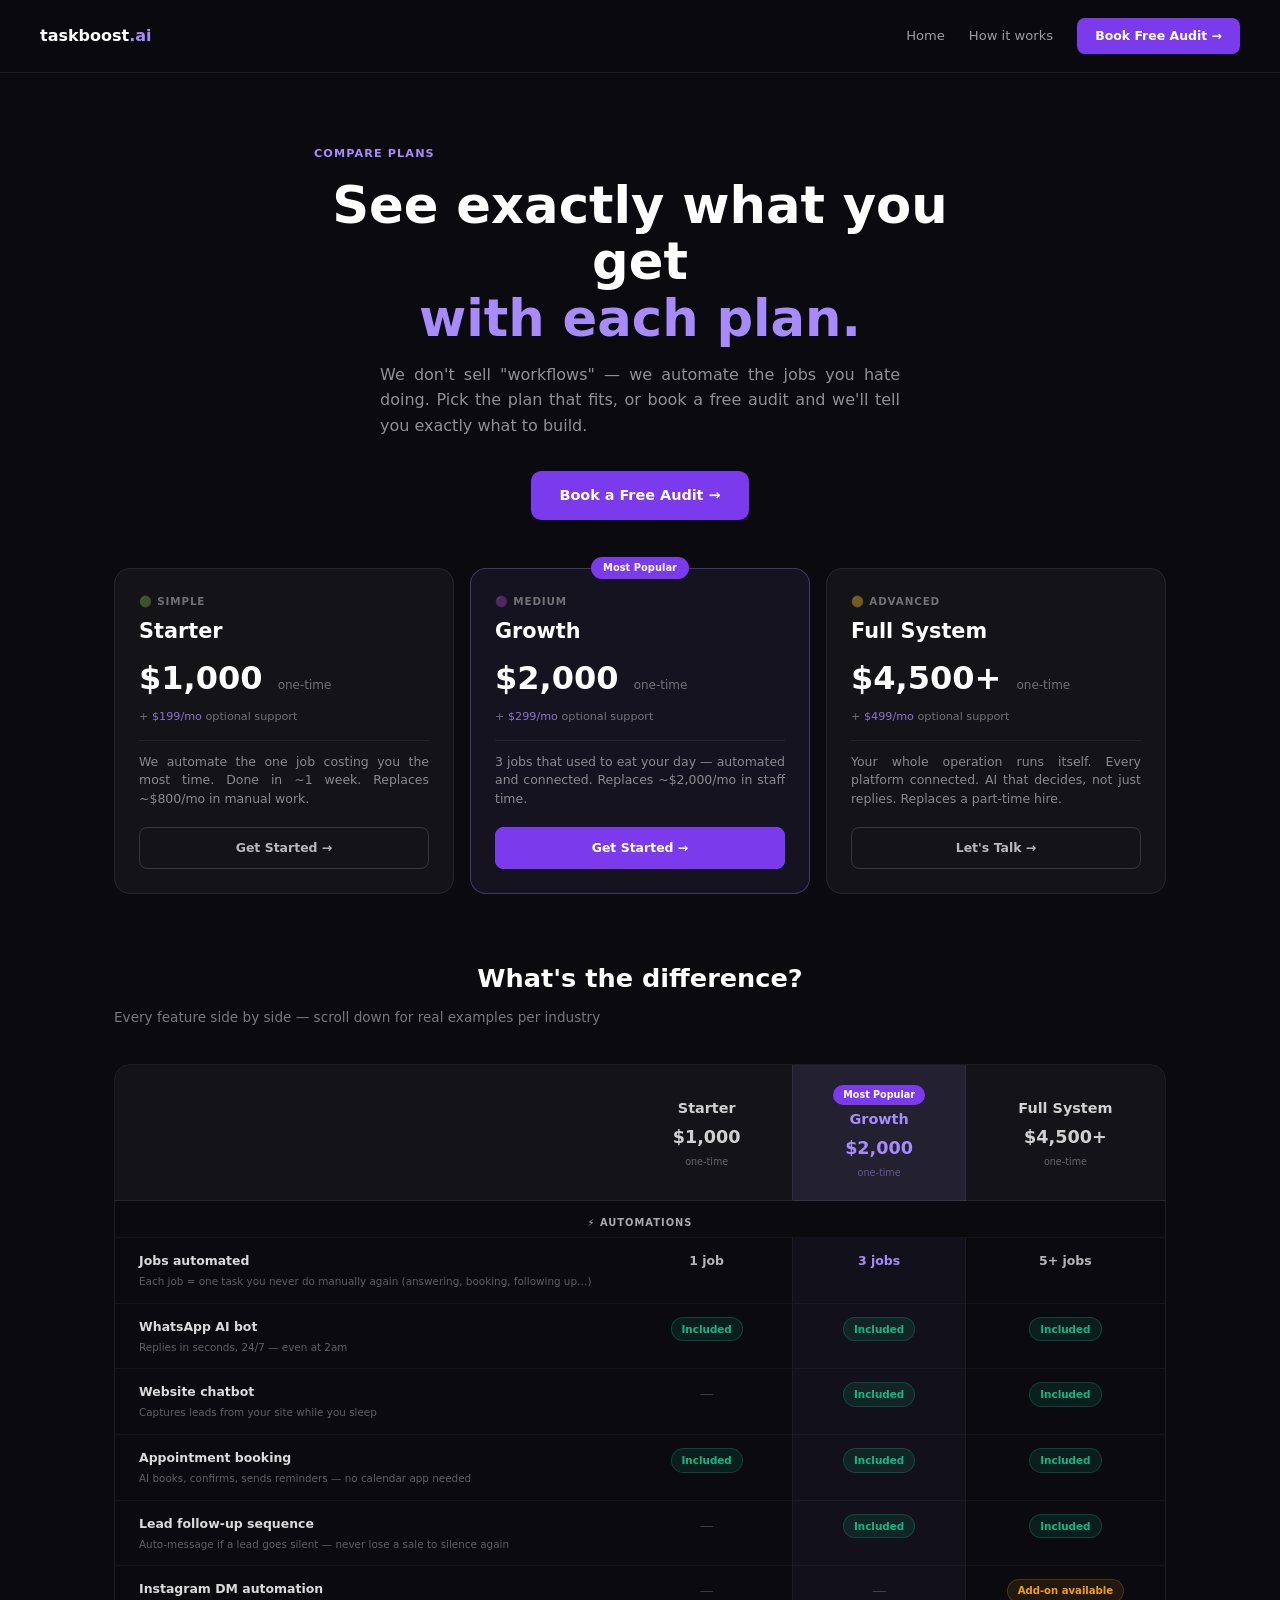
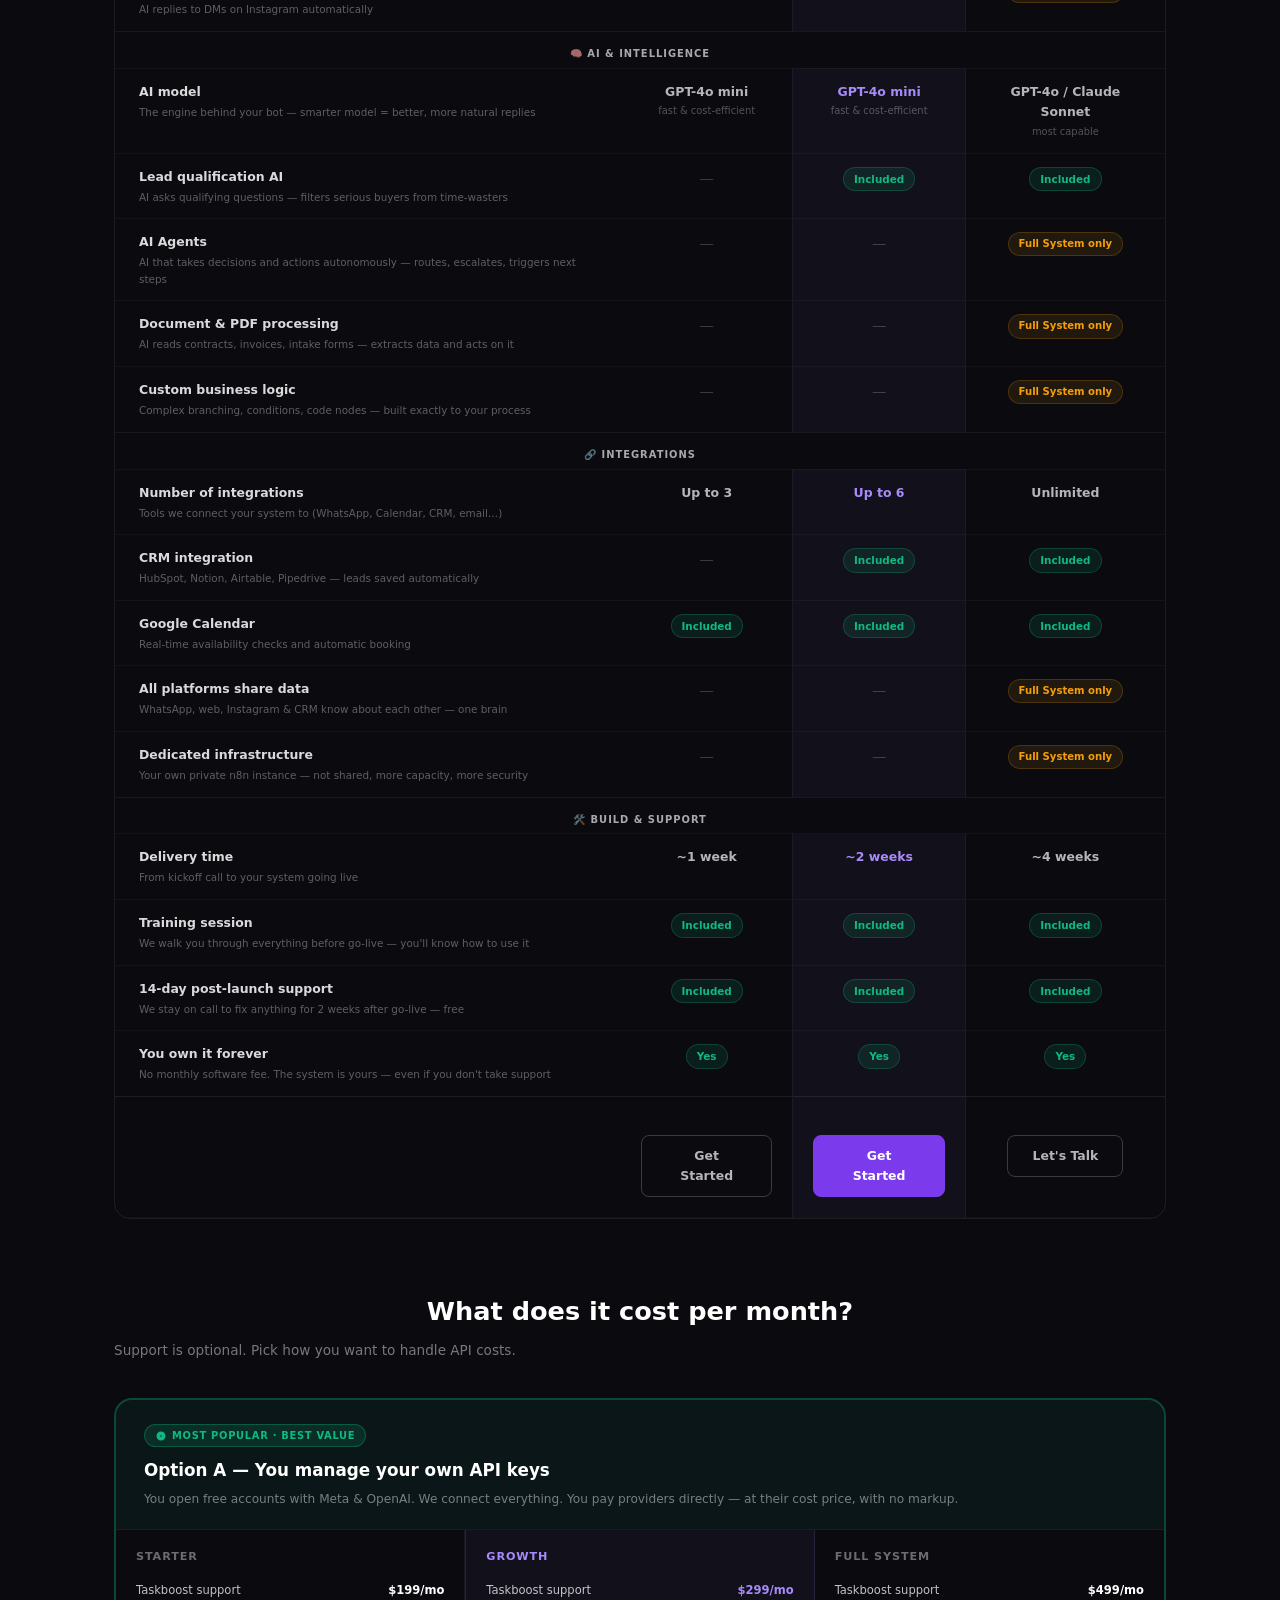
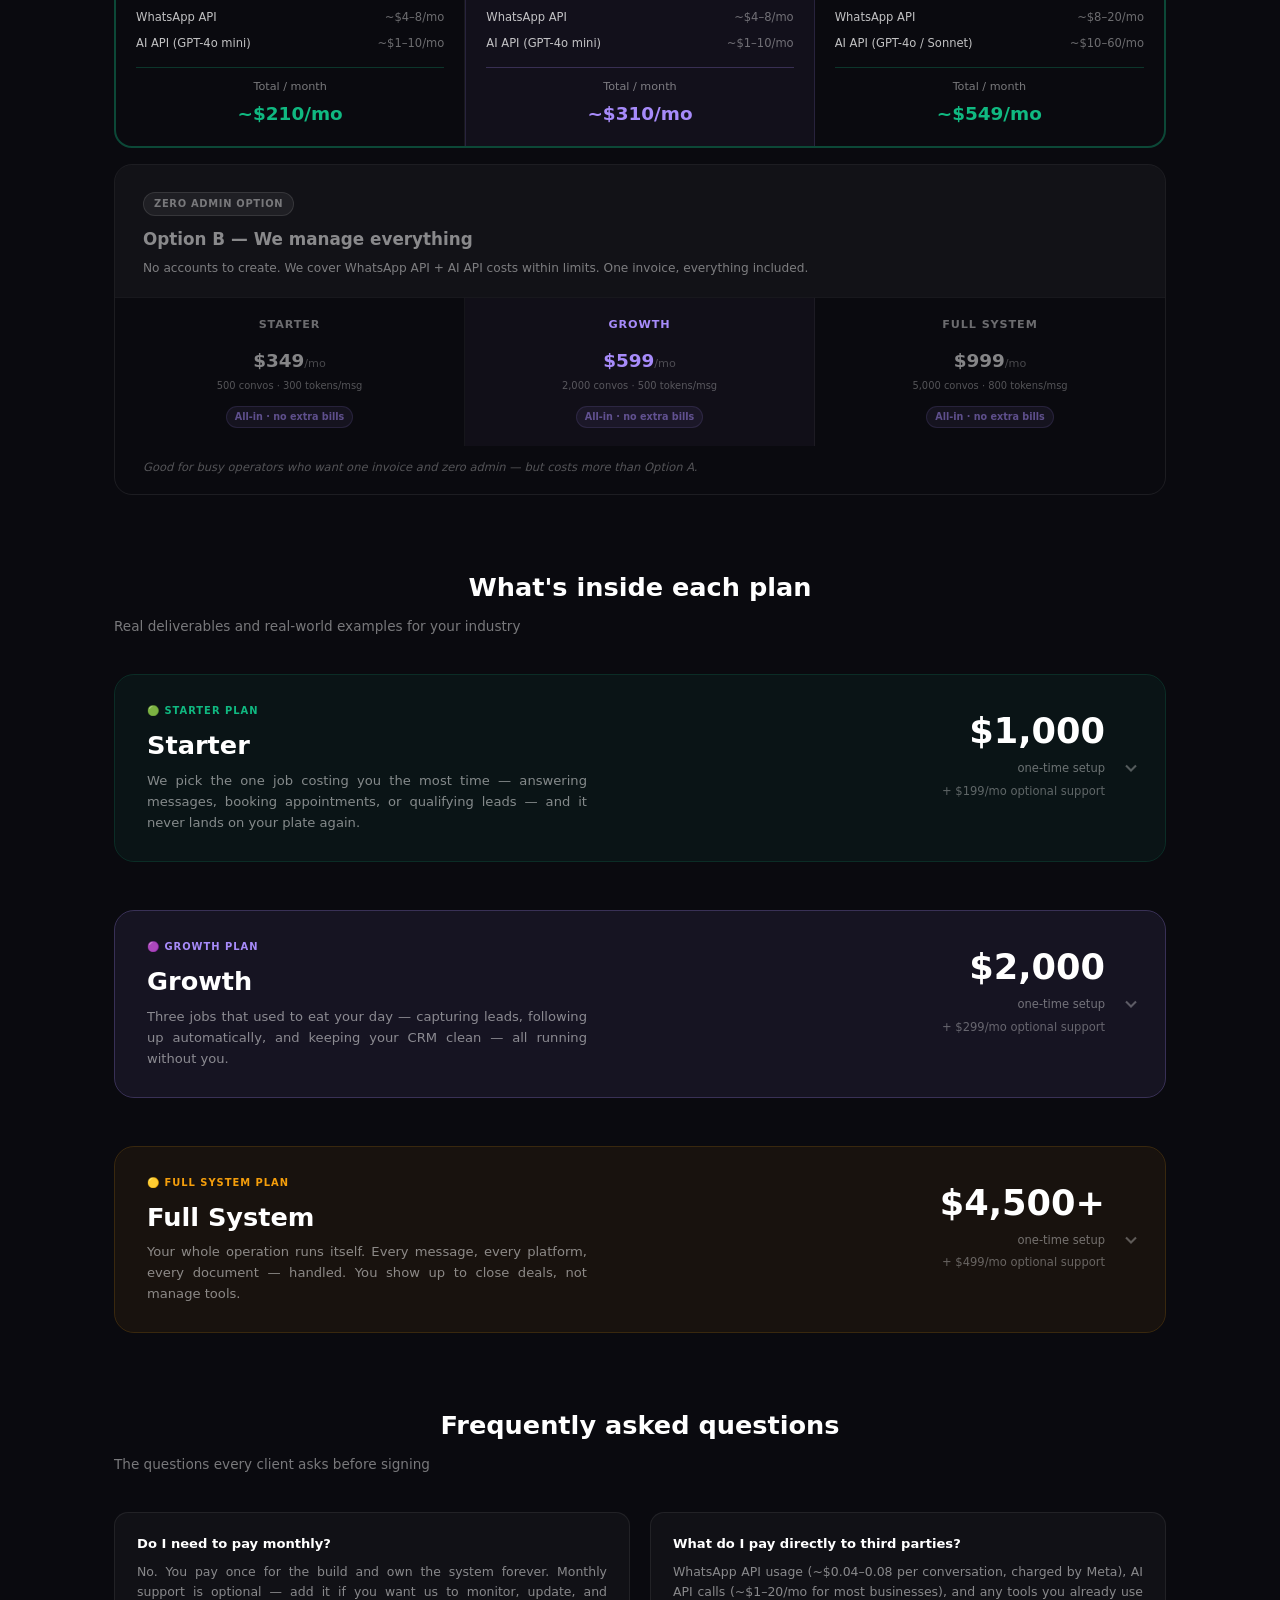
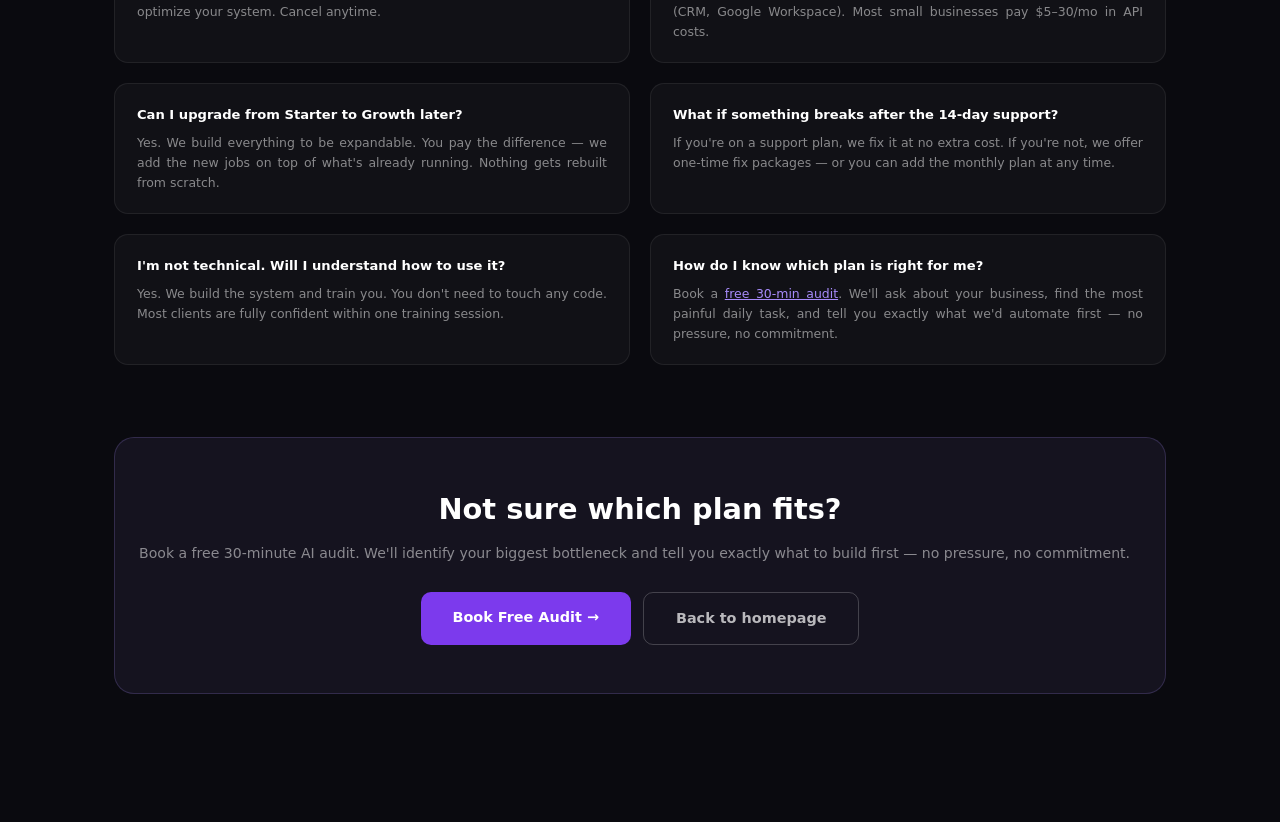
==== compare.html @ 823a54e0 "Accordion plan detail cards, pricing card refresh, monthly cost cleanup, hover effects on compare pa" ====
<!DOCTYPE html>
<html lang="en">
<head>
  <meta charset="UTF-8" />
  <meta name="viewport" content="width=device-width, initial-scale=1.0" />
  <title>Compare Plans — Taskboost.ai</title>
  <meta name="description" content="See exactly what's included in each Taskboost.ai plan — with real examples for your business." />
  <link rel="stylesheet" href="style.css" />
  <style>
    /* ── Page base ── */
    *, *::before, *::after { box-sizing: border-box; margin: 0; padding: 0; }
    body { background: #0a0a0f; color: #e2e8f0; font-family: 'Inter', system-ui, sans-serif; line-height: 1.6; }
    a { color: inherit; text-decoration: none; }

    /* ── Nav ── */
    .cp-nav {
      display: flex;
      align-items: center;
      justify-content: space-between;
      padding: 18px 40px;
      border-bottom: 1px solid rgba(255,255,255,.07);
      position: sticky;
      top: 0;
      background: rgba(10,10,15,.95);
      backdrop-filter: blur(12px);
      z-index: 100;
    }
    .cp-logo { font-size: 1rem; font-weight: 800; color: #fff; }
    .cp-logo span { color: #a78bfa; }
    .cp-nav-links { display: flex; gap: 24px; align-items: center; }
    .cp-nav-links a { font-size: 0.82rem; color: rgba(255,255,255,.6); transition: color 0.2s; }
    .cp-nav-links a:hover { color: #fff; }
    .cp-nav-cta {
      background: #7c3aed;
      color: #fff !important;
      padding: 8px 18px;
      border-radius: 8px;
      font-weight: 700;
      font-size: 0.78rem !important;
    }

    /* ── Hero ── */
    .cp-hero {
      text-align: center;
      padding: 72px 24px 48px;
      max-width: 700px;
      margin: 0 auto;
    }
    .cp-label {
      font-size: 0.7rem;
      font-weight: 700;
      text-transform: uppercase;
      letter-spacing: 0.1em;
      color: #a78bfa;
      margin-bottom: 14px;
    }
    .cp-title {
      font-size: clamp(2rem, 5vw, 3.2rem);
      font-weight: 900;
      line-height: 1.1;
      color: #fff;
      margin-bottom: 16px;
    }
    .cp-title span { color: #a78bfa; }
    .cp-subtitle {
      font-size: 1rem;
      color: rgba(255,255,255,.55);
      max-width: 520px;
      margin: 0 auto 32px;
      line-height: 1.6;
    }
    .cp-hero-cta {
      display: inline-flex;
      align-items: center;
      gap: 8px;
      background: #7c3aed;
      color: #fff;
      padding: 13px 28px;
      border-radius: 10px;
      font-weight: 700;
      font-size: 0.9rem;
      transition: background 0.2s, transform 0.15s;
    }
    .cp-hero-cta:hover { background: #6d28d9; transform: translateY(-1px); }

    /* ── Section wrapper ── */
    .cp-section { max-width: 1100px; margin: 0 auto; padding: 0 24px 80px; }

    /* ── Plan cards strip ── */
    .cp-plan-strip {
      display: grid;
      grid-template-columns: repeat(3, 1fr);
      gap: 16px;
      margin-bottom: 64px;
    }
    .cp-plan-card {
      background: rgba(255,255,255,.04);
      border: 1px solid rgba(255,255,255,.08);
      border-radius: 16px;
      padding: 24px;
      position: relative;
      transition: border-color 0.2s;
    }
    .cp-plan-card:hover { border-color: rgba(255,255,255,.15); }
    .cp-plan-card.featured {
      background: rgba(167,139,250,.07);
      border-color: rgba(167,139,250,.3);
    }
    .cp-plan-card.featured::before {
      content: 'Most Popular';
      position: absolute;
      top: -12px;
      left: 50%;
      transform: translateX(-50%);
      background: #7c3aed;
      color: #fff;
      font-size: 0.62rem;
      font-weight: 700;
      padding: 3px 12px;
      border-radius: 50px;
      white-space: nowrap;
    }
    .cp-plan-tier {
      font-size: 0.65rem;
      font-weight: 700;
      text-transform: uppercase;
      letter-spacing: 0.08em;
      color: rgba(255,255,255,.4);
      margin-bottom: 6px;
    }
    .cp-plan-name { font-size: 1.3rem; font-weight: 900; color: #fff; margin-bottom: 4px; }
    .cp-plan-price { font-size: 2rem; font-weight: 900; color: #fff; }
    .cp-plan-price span { font-size: 0.75rem; font-weight: 500; color: rgba(255,255,255,.4); margin-left: 4px; }
    .cp-plan-support { font-size: 0.7rem; color: rgba(255,255,255,.4); margin-top: 4px; }
    .cp-plan-support em { color: rgba(167,139,250,.8); font-style: normal; }
    .cp-plan-tagline {
      margin-top: 14px;
      font-size: 0.78rem;
      color: rgba(255,255,255,.5);
      line-height: 1.5;
      border-top: 1px solid rgba(255,255,255,.07);
      padding-top: 12px;
    }
    .cp-plan-btn {
      display: block;
      text-align: center;
      margin-top: 18px;
      padding: 10px;
      border-radius: 8px;
      font-size: 0.78rem;
      font-weight: 700;
      border: 1px solid rgba(255,255,255,.15);
      color: rgba(255,255,255,.7);
      transition: all 0.2s;
    }
    .cp-plan-btn:hover { border-color: rgba(255,255,255,.4); color: #fff; }
    .cp-plan-btn.btn-purple {
      background: #7c3aed;
      border-color: #7c3aed;
      color: #fff;
    }
    .cp-plan-btn.btn-purple:hover { background: #6d28d9; }

    /* ── Section heading ── */
    .cp-section-heading {
      text-align: center;
      margin-bottom: 36px;
    }
    .cp-section-heading h2 {
      font-size: 1.6rem;
      font-weight: 900;
      color: #fff;
      margin-bottom: 8px;
    }
    .cp-section-heading p {
      font-size: 0.85rem;
      color: rgba(255,255,255,.45);
    }

    /* ── Plan detail blocks ── */
    .cp-plans-detail { display: flex; flex-direction: column; gap: 48px; margin-bottom: 72px; }

    .cp-plan-detail-card {
      border-radius: 20px;
      border: 1px solid rgba(255,255,255,.08);
      overflow: hidden;
    }
    .cp-plan-detail-card.starter { border-color: rgba(16,185,129,.2); }
    .cp-plan-detail-card.growth  { border-color: rgba(167,139,250,.3); }
    .cp-plan-detail-card.full    { border-color: rgba(245,158,11,.2); }

    .cp-plan-detail-header {
      padding: 28px 60px 28px 32px;
      display: flex;
      align-items: flex-start;
      justify-content: space-between;
      gap: 16px;
      flex-wrap: wrap;
      position: relative;
    }
    .starter .cp-plan-detail-header { background: rgba(16,185,129,.06); }
    .growth  .cp-plan-detail-header { background: rgba(167,139,250,.08); }
    .full    .cp-plan-detail-header { background: rgba(245,158,11,.06); }

    .cpd-title-block {}
    .cpd-tier-badge {
      font-size: 0.62rem;
      font-weight: 700;
      text-transform: uppercase;
      letter-spacing: 0.1em;
      margin-bottom: 6px;
    }
    .starter .cpd-tier-badge { color: #10b981; }
    .growth  .cpd-tier-badge { color: #a78bfa; }
    .full    .cpd-tier-badge { color: #f59e0b; }
    .cpd-plan-name { font-size: 1.6rem; font-weight: 900; color: #fff; }
    .cpd-plan-desc { font-size: 0.82rem; color: rgba(255,255,255,.5); margin-top: 4px; max-width: 440px; }

    .cpd-price-block { text-align: right; flex-shrink: 0; }
    .cpd-price { font-size: 2.2rem; font-weight: 900; color: #fff; }
    .cpd-price-tag { font-size: 0.72rem; color: rgba(255,255,255,.4); }
    .cpd-support { font-size: 0.72rem; margin-top: 4px; color: rgba(255,255,255,.35); }

    .cp-plan-detail-body { padding: 32px; display: grid; grid-template-columns: 1fr 1fr; gap: 32px; }

    /* Includes list */
    .cpd-includes h3 {
      font-size: 0.7rem;
      font-weight: 700;
      text-transform: uppercase;
      letter-spacing: 0.08em;
      color: rgba(255,255,255,.35);
      margin-bottom: 14px;
    }
    .cpd-includes ul { list-style: none; display: flex; flex-direction: column; gap: 10px; }
    .cpd-includes li { display: flex; gap: 10px; align-items: flex-start; }
    .cpd-includes li .icon { flex-shrink: 0; margin-top: 2px; }
    .cpd-includes li .text { font-size: 0.8rem; color: rgba(255,255,255,.75); }
    .cpd-includes li .text strong { color: #fff; display: block; margin-bottom: 1px; }

    /* Examples */
    .cpd-examples h3 {
      font-size: 0.7rem;
      font-weight: 700;
      text-transform: uppercase;
      letter-spacing: 0.08em;
      color: rgba(255,255,255,.35);
      margin-bottom: 14px;
    }
    .example-card {
      background: rgba(255,255,255,.03);
      border: 1px solid rgba(255,255,255,.07);
      border-radius: 12px;
      padding: 16px;
      margin-bottom: 12px;
    }
    .example-card:last-child { margin-bottom: 0; }
    .example-industry {
      font-size: 0.65rem;
      font-weight: 700;
      text-transform: uppercase;
      letter-spacing: 0.07em;
      margin-bottom: 6px;
    }
    .starter .example-industry { color: #10b981; }
    .growth  .example-industry { color: #a78bfa; }
    .full    .example-industry { color: #f59e0b; }
    .example-scenario {
      font-size: 0.78rem;
      color: rgba(255,255,255,.7);
      line-height: 1.5;
    }
    .example-scenario strong { color: #fff; }
    .example-flow {
      margin-top: 8px;
      display: flex;
      flex-wrap: wrap;
      gap: 4px;
      align-items: center;
    }
    .flow-step {
      font-size: 0.63rem;
      background: rgba(255,255,255,.06);
      border-radius: 6px;
      padding: 3px 8px;
      color: rgba(255,255,255,.5);
      white-space: nowrap;
    }
    .flow-arrow { font-size: 0.6rem; color: rgba(255,255,255,.2); }

    /* ── Full comparison table ── */
    .cp-full-table-wrap {
      overflow-x: auto;
      border-radius: 16px;
      border: 1px solid rgba(255,255,255,.08);
      margin-bottom: 72px;
    }
    .cp-full-table {
      width: 100%;
      border-collapse: collapse;
      font-size: 0.8rem;
    }
    .cp-full-table thead tr {
      background: rgba(255,255,255,.04);
    }
    .cp-full-table th {
      padding: 20px 18px;
      text-align: center;
      font-weight: 800;
      color: rgba(255,255,255,.8);
      border-bottom: 1px solid rgba(255,255,255,.08);
    }
    .cft-feature-col {
      text-align: left !important;
      min-width: 220px;
      padding-left: 24px !important;
    }
    .cft-th-growth {
      background: rgba(167,139,250,.1);
      color: #a78bfa !important;
      border-left: 1px solid rgba(167,139,250,.2);
      border-right: 1px solid rgba(167,139,250,.2);
    }
    .cft-cat-row td {
      padding: 14px 24px 6px !important;
      background: transparent !important;
    }
    .cft-cat-label {
      font-size: 0.62rem;
      font-weight: 800;
      text-transform: uppercase;
      letter-spacing: 0.1em;
      color: rgba(255,255,255,.3);
      border-top: 1px solid rgba(255,255,255,.06) !important;
    }
    .cp-full-table tbody tr {
      border-bottom: 1px solid rgba(255,255,255,.04);
      transition: background 0.15s;
    }
    .cp-full-table tbody tr:hover { background: rgba(255,255,255,.02); }
    .cp-full-table td {
      padding: 13px 18px;
      text-align: center;
      color: rgba(255,255,255,.65);
      vertical-align: top;
    }
    .cft-td-growth {
      background: rgba(167,139,250,.05);
      border-left: 1px solid rgba(167,139,250,.12);
      border-right: 1px solid rgba(167,139,250,.12);
    }
    .cft-feature-name { display: block; font-weight: 600; color: rgba(255,255,255,.85); font-size: 0.78rem; }
    .cft-feature-desc { display: block; font-size: 0.65rem; color: rgba(255,255,255,.35); margin-top: 2px; }

    /* badges */
    .badge-yes  { display:inline-block; background:rgba(16,185,129,.12); color:#10b981; border:1px solid rgba(16,185,129,.25); font-size:0.65rem; font-weight:700; padding:3px 10px; border-radius:50px; }
    .badge-no   { color: rgba(255,255,255,.2); font-size: 0.9rem; }
    .badge-gold { display:inline-block; background:rgba(245,158,11,.1); color:#f59e0b; border:1px solid rgba(245,158,11,.2); font-size:0.63rem; font-weight:700; padding:3px 10px; border-radius:50px; white-space:nowrap; }
    .badge-val  { font-size:0.78rem; font-weight:600; color:rgba(255,255,255,.7); }
    .badge-val small { display:block; font-size:0.62rem; font-weight:400; color:rgba(255,255,255,.3); margin-top:1px; }
    .badge-val-purple { color: #a78bfa !important; }
    .cft-cta td { padding: 20px !important; border-top: 1px solid rgba(255,255,255,.08) !important; }

    /* ── FAQ ── */
    .cp-faq { margin-bottom: 72px; }
    .cp-faq-grid { display: grid; grid-template-columns: 1fr 1fr; gap: 20px; }
    .faq-item {
      background: rgba(255,255,255,.03);
      border: 1px solid rgba(255,255,255,.07);
      border-radius: 14px;
      padding: 20px 22px;
    }
    .faq-q { font-size: 0.82rem; font-weight: 700; color: #fff; margin-bottom: 8px; }
    .faq-a { font-size: 0.78rem; color: rgba(255,255,255,.5); line-height: 1.6; }
    .faq-a a { color: #a78bfa; text-decoration: underline; }

    /* ── Footer CTA ── */
    .cp-footer-cta {
      text-align: center;
      background: rgba(167,139,250,.07);
      border: 1px solid rgba(167,139,250,.2);
      border-radius: 20px;
      padding: 48px 24px;
      margin-bottom: 48px;
    }
    .cp-footer-cta h2 { font-size: 1.8rem; font-weight: 900; color: #fff; margin-bottom: 10px; }
    .cp-footer-cta p { font-size: 0.88rem; color: rgba(255,255,255,.5); margin-bottom: 28px; }
    .cp-footer-cta-btns { display: flex; gap: 12px; justify-content: center; flex-wrap: wrap; }
    .btn-cta-primary { background: #7c3aed; color: #fff; padding: 14px 32px; border-radius: 10px; font-weight: 700; font-size: 0.9rem; transition: background 0.2s; }
    .btn-cta-primary:hover { background: #6d28d9; }
    .btn-cta-ghost { border: 1px solid rgba(255,255,255,.2); color: rgba(255,255,255,.7); padding: 14px 32px; border-radius: 10px; font-weight: 600; font-size: 0.9rem; transition: all 0.2s; }
    .btn-cta-ghost:hover { border-color: rgba(255,255,255,.5); color: #fff; }

    /* ── Responsive ── */
    @media (max-width: 768px) {
      .cp-plan-strip { grid-template-columns: 1fr; }
      .cp-plan-detail-body { grid-template-columns: 1fr; }
      .cp-faq-grid { grid-template-columns: 1fr; }
      .cp-nav { padding: 16px 20px; }
      .cp-nav-links { display: none; }
      .cpd-price-block { text-align: left; }
      .cp-plan-detail-header { flex-direction: column; }
    }
  </style>
</head>
<body>

  <!-- Nav -->
  <nav class="cp-nav">
    <a href="index.html" class="cp-logo">taskboost<span>.ai</span></a>
    <div class="cp-nav-links">
      <a href="index.html">Home</a>
      <a href="index.html#how-it-works">How it works</a>
      <a href="index.html#contact" class="cp-nav-cta">Book Free Audit →</a>
    </div>
  </nav>

  <!-- Hero -->
  <div class="cp-hero">
    <p class="cp-label">Compare Plans</p>
    <h1 class="cp-title">See exactly what you get<br /><span>with each plan.</span></h1>
    <p class="cp-subtitle">We don't sell "workflows" — we automate the jobs you hate doing. Pick the plan that fits, or book a free audit and we'll tell you exactly what to build.</p>
    <a href="index.html#contact" class="cp-hero-cta">Book a Free Audit →</a>
  </div>

  <div class="cp-section">

    <!-- Plan cards strip -->
    <div class="cp-plan-strip">
      <div class="cp-plan-card">
        <div class="cp-plan-tier">🟢 Simple</div>
        <div class="cp-plan-name">Starter</div>
        <div class="cp-plan-price">$1,000 <span>one-time</span></div>
        <div class="cp-plan-support">+ <em>$199/mo</em> optional support</div>
        <p class="cp-plan-tagline">We automate the one job costing you the most time. Done in ~1 week. Replaces ~$800/mo in manual work.</p>
        <a href="index.html#contact" class="cp-plan-btn">Get Started →</a>
      </div>
      <div class="cp-plan-card featured">
        <div class="cp-plan-tier">🟣 Medium</div>
        <div class="cp-plan-name">Growth</div>
        <div class="cp-plan-price">$2,000 <span>one-time</span></div>
        <div class="cp-plan-support">+ <em>$299/mo</em> optional support</div>
        <p class="cp-plan-tagline">3 jobs that used to eat your day — automated and connected. Replaces ~$2,000/mo in staff time.</p>
        <a href="index.html#contact" class="cp-plan-btn btn-purple">Get Started →</a>
      </div>
      <div class="cp-plan-card">
        <div class="cp-plan-tier">🟡 Advanced</div>
        <div class="cp-plan-name">Full System</div>
        <div class="cp-plan-price">$4,500+ <span>one-time</span></div>
        <div class="cp-plan-support">+ <em>$499/mo</em> optional support</div>
        <p class="cp-plan-tagline">Your whole operation runs itself. Every platform connected. AI that decides, not just replies. Replaces a part-time hire.</p>
        <a href="index.html#contact" class="cp-plan-btn">Let's Talk →</a>
      </div>
    </div>

    <!-- ────────────────────────────────
         FULL COMPARISON TABLE
    ──────────────────────────────── -->
    <div class="cp-section-heading" id="compare">
      <h2>What's the difference?</h2>
      <p>Every feature side by side — scroll down for real examples per industry</p>
    </div>

    <div class="cp-full-table-wrap">
      <table class="cp-full-table">
        <thead>
          <tr>
            <th class="cft-feature-col"></th>
            <th>
              <div style="display:flex;flex-direction:column;align-items:center;gap:3px;">
                <span style="font-size:0.9rem;">Starter</span>
                <span style="font-size:1.1rem;font-weight:900;">$1,000</span>
                <span style="font-size:0.6rem;color:rgba(255,255,255,.35);font-weight:500;">one-time</span>
              </div>
            </th>
            <th class="cft-th-growth">
              <div style="display:flex;flex-direction:column;align-items:center;gap:3px;">
                <span style="font-size:0.6rem;background:#7c3aed;color:#fff;padding:2px 10px;border-radius:50px;font-weight:700;">Most Popular</span>
                <span style="font-size:0.9rem;">Growth</span>
                <span style="font-size:1.1rem;font-weight:900;">$2,000</span>
                <span style="font-size:0.6rem;color:rgba(167,139,250,.5);font-weight:500;">one-time</span>
              </div>
            </th>
            <th>
              <div style="display:flex;flex-direction:column;align-items:center;gap:3px;">
                <span style="font-size:0.9rem;">Full System</span>
                <span style="font-size:1.1rem;font-weight:900;">$4,500+</span>
                <span style="font-size:0.6rem;color:rgba(255,255,255,.35);font-weight:500;">one-time</span>
              </div>
            </th>
          </tr>
        </thead>
        <tbody>

          <!-- Automations -->
          <tr class="cft-cat-row"><td colspan="4" class="cft-cat-label">⚡ Automations</td></tr>
          <tr>
            <td class="cft-feature-col"><span class="cft-feature-name">Jobs automated</span><span class="cft-feature-desc">Each job = one task you never do manually again (answering, booking, following up…)</span></td>
            <td><span class="badge-val">1 job</span></td>
            <td class="cft-td-growth"><span class="badge-val badge-val-purple">3 jobs</span></td>
            <td><span class="badge-val">5+ jobs</span></td>
          </tr>
          <tr>
            <td class="cft-feature-col"><span class="cft-feature-name">WhatsApp AI bot</span><span class="cft-feature-desc">Replies in seconds, 24/7 — even at 2am</span></td>
            <td><span class="badge-yes">Included</span></td>
            <td class="cft-td-growth"><span class="badge-yes">Included</span></td>
            <td><span class="badge-yes">Included</span></td>
          </tr>
          <tr>
            <td class="cft-feature-col"><span class="cft-feature-name">Website chatbot</span><span class="cft-feature-desc">Captures leads from your site while you sleep</span></td>
            <td><span class="badge-no">—</span></td>
            <td class="cft-td-growth"><span class="badge-yes">Included</span></td>
            <td><span class="badge-yes">Included</span></td>
          </tr>
          <tr>
            <td class="cft-feature-col"><span class="cft-feature-name">Appointment booking</span><span class="cft-feature-desc">AI books, confirms, sends reminders — no calendar app needed</span></td>
            <td><span class="badge-yes">Included</span></td>
            <td class="cft-td-growth"><span class="badge-yes">Included</span></td>
            <td><span class="badge-yes">Included</span></td>
          </tr>
          <tr>
            <td class="cft-feature-col"><span class="cft-feature-name">Lead follow-up sequence</span><span class="cft-feature-desc">Auto-message if a lead goes silent — never lose a sale to silence again</span></td>
            <td><span class="badge-no">—</span></td>
            <td class="cft-td-growth"><span class="badge-yes">Included</span></td>
            <td><span class="badge-yes">Included</span></td>
          </tr>
          <tr>
            <td class="cft-feature-col"><span class="cft-feature-name">Instagram DM automation</span><span class="cft-feature-desc">AI replies to DMs on Instagram automatically</span></td>
            <td><span class="badge-no">—</span></td>
            <td class="cft-td-growth"><span class="badge-no">—</span></td>
            <td><span class="badge-gold">Add-on available</span></td>
          </tr>

          <!-- AI & Intelligence -->
          <tr class="cft-cat-row"><td colspan="4" class="cft-cat-label">🧠 AI & Intelligence</td></tr>
          <tr>
            <td class="cft-feature-col"><span class="cft-feature-name">AI model</span><span class="cft-feature-desc">The engine behind your bot — smarter model = better, more natural replies</span></td>
            <td><span class="badge-val">GPT-4o mini<small>fast & cost-efficient</small></span></td>
            <td class="cft-td-growth"><span class="badge-val badge-val-purple">GPT-4o mini<small>fast & cost-efficient</small></span></td>
            <td><span class="badge-val">GPT-4o / Claude Sonnet<small>most capable</small></span></td>
          </tr>
          <tr>
            <td class="cft-feature-col"><span class="cft-feature-name">Lead qualification AI</span><span class="cft-feature-desc">AI asks qualifying questions — filters serious buyers from time-wasters</span></td>
            <td><span class="badge-no">—</span></td>
            <td class="cft-td-growth"><span class="badge-yes">Included</span></td>
            <td><span class="badge-yes">Included</span></td>
          </tr>
          <tr>
            <td class="cft-feature-col"><span class="cft-feature-name">AI Agents</span><span class="cft-feature-desc">AI that takes decisions and actions autonomously — routes, escalates, triggers next steps</span></td>
            <td><span class="badge-no">—</span></td>
            <td class="cft-td-growth"><span class="badge-no">—</span></td>
            <td><span class="badge-gold">Full System only</span></td>
          </tr>
          <tr>
            <td class="cft-feature-col"><span class="cft-feature-name">Document & PDF processing</span><span class="cft-feature-desc">AI reads contracts, invoices, intake forms — extracts data and acts on it</span></td>
            <td><span class="badge-no">—</span></td>
            <td class="cft-td-growth"><span class="badge-no">—</span></td>
            <td><span class="badge-gold">Full System only</span></td>
          </tr>
          <tr>
            <td class="cft-feature-col"><span class="cft-feature-name">Custom business logic</span><span class="cft-feature-desc">Complex branching, conditions, code nodes — built exactly to your process</span></td>
            <td><span class="badge-no">—</span></td>
            <td class="cft-td-growth"><span class="badge-no">—</span></td>
            <td><span class="badge-gold">Full System only</span></td>
          </tr>

          <!-- Integrations -->
          <tr class="cft-cat-row"><td colspan="4" class="cft-cat-label">🔗 Integrations</td></tr>
          <tr>
            <td class="cft-feature-col"><span class="cft-feature-name">Number of integrations</span><span class="cft-feature-desc">Tools we connect your system to (WhatsApp, Calendar, CRM, email…)</span></td>
            <td><span class="badge-val">Up to 3</span></td>
            <td class="cft-td-growth"><span class="badge-val badge-val-purple">Up to 6</span></td>
            <td><span class="badge-val">Unlimited</span></td>
          </tr>
          <tr>
            <td class="cft-feature-col"><span class="cft-feature-name">CRM integration</span><span class="cft-feature-desc">HubSpot, Notion, Airtable, Pipedrive — leads saved automatically</span></td>
            <td><span class="badge-no">—</span></td>
            <td class="cft-td-growth"><span class="badge-yes">Included</span></td>
            <td><span class="badge-yes">Included</span></td>
          </tr>
          <tr>
            <td class="cft-feature-col"><span class="cft-feature-name">Google Calendar</span><span class="cft-feature-desc">Real-time availability checks and automatic booking</span></td>
            <td><span class="badge-yes">Included</span></td>
            <td class="cft-td-growth"><span class="badge-yes">Included</span></td>
            <td><span class="badge-yes">Included</span></td>
          </tr>
          <tr>
            <td class="cft-feature-col"><span class="cft-feature-name">All platforms share data</span><span class="cft-feature-desc">WhatsApp, web, Instagram & CRM know about each other — one brain</span></td>
            <td><span class="badge-no">—</span></td>
            <td class="cft-td-growth"><span class="badge-no">—</span></td>
            <td><span class="badge-gold">Full System only</span></td>
          </tr>
          <tr>
            <td class="cft-feature-col"><span class="cft-feature-name">Dedicated infrastructure</span><span class="cft-feature-desc">Your own private n8n instance — not shared, more capacity, more security</span></td>
            <td><span class="badge-no">—</span></td>
            <td class="cft-td-growth"><span class="badge-no">—</span></td>
            <td><span class="badge-gold">Full System only</span></td>
          </tr>

          <!-- Support & Delivery -->
          <tr class="cft-cat-row"><td colspan="4" class="cft-cat-label">🛠️ Build & Support</td></tr>
          <tr>
            <td class="cft-feature-col"><span class="cft-feature-name">Delivery time</span><span class="cft-feature-desc">From kickoff call to your system going live</span></td>
            <td><span class="badge-val">~1 week</span></td>
            <td class="cft-td-growth"><span class="badge-val badge-val-purple">~2 weeks</span></td>
            <td><span class="badge-val">~4 weeks</span></td>
          </tr>
          <tr>
            <td class="cft-feature-col"><span class="cft-feature-name">Training session</span><span class="cft-feature-desc">We walk you through everything before go-live — you'll know how to use it</span></td>
            <td><span class="badge-yes">Included</span></td>
            <td class="cft-td-growth"><span class="badge-yes">Included</span></td>
            <td><span class="badge-yes">Included</span></td>
          </tr>
          <tr>
            <td class="cft-feature-col"><span class="cft-feature-name">14-day post-launch support</span><span class="cft-feature-desc">We stay on call to fix anything for 2 weeks after go-live — free</span></td>
            <td><span class="badge-yes">Included</span></td>
            <td class="cft-td-growth"><span class="badge-yes">Included</span></td>
            <td><span class="badge-yes">Included</span></td>
          </tr>
          <tr>
            <td class="cft-feature-col"><span class="cft-feature-name">You own it forever</span><span class="cft-feature-desc">No monthly software fee. The system is yours — even if you don't take support</span></td>
            <td><span class="badge-yes">Yes</span></td>
            <td class="cft-td-growth"><span class="badge-yes">Yes</span></td>
            <td><span class="badge-yes">Yes</span></td>
          </tr>

          <!-- CTA row -->
          <tr class="cft-cta">
            <td class="cft-feature-col"></td>
            <td><a href="index.html#contact" class="cp-plan-btn" style="display:inline-block;padding:10px 24px;border-radius:8px;font-size:0.78rem;font-weight:700;border:1px solid rgba(255,255,255,.2);color:rgba(255,255,255,.7);transition:all .2s;">Get Started</a></td>
            <td class="cft-td-growth"><a href="index.html#contact" class="cp-plan-btn btn-purple" style="display:inline-block;padding:10px 24px;border-radius:8px;font-size:0.78rem;font-weight:700;background:#7c3aed;border:1px solid #7c3aed;color:#fff;transition:all .2s;">Get Started</a></td>
            <td><a href="index.html#contact" class="cp-plan-btn" style="display:inline-block;padding:10px 24px;border-radius:8px;font-size:0.78rem;font-weight:700;border:1px solid rgba(255,255,255,.2);color:rgba(255,255,255,.7);transition:all .2s;">Let's Talk</a></td>
          </tr>

        </tbody>
      </table>
    </div>

    <!-- ────────────────────────────────
         MONTHLY COST COMPARISON
    ──────────────────────────────── -->
    <div class="cp-section-heading">
      <h2>What does it cost per month?</h2>
      <p>Support is optional. Pick how you want to handle API costs.</p>
    </div>

    <div class="monthly-cost-wrap">

      <!-- OPTION A -->
      <div class="mc-option mc-option-a">
        <div class="mc-option-header">
          <div class="mc-badge mc-badge-green">
            <svg width="12" height="12" viewBox="0 0 24 24" fill="currentColor"><path d="M9 12l2 2 4-4m6 2a9 9 0 11-18 0 9 9 0 0118 0z"/></svg>
            Most popular · Best value
          </div>
          <h3 class="mc-title">Option A — You manage your own API keys</h3>
          <p class="mc-desc">You open free accounts with Meta &amp; OpenAI. We connect everything. You pay providers directly — at their cost price, with no markup.</p>
        </div>
        <div class="mc-plans">
          <div class="mc-plan">
            <div class="mc-plan-name">Starter</div>
            <div class="mc-row"><span>Taskboost support</span><span>$199/mo</span></div>
            <div class="mc-row mc-dim"><span>WhatsApp API</span><span>~$4–8/mo</span></div>
            <div class="mc-row mc-dim"><span>AI API (GPT-4o mini)</span><span>~$1–10/mo</span></div>
            <div class="mc-total"><span>Total / month</span><span class="mc-total-num">~$210/mo</span></div>
          </div>
          <div class="mc-plan mc-plan-featured">
            <div class="mc-plan-name mc-plan-name-purple">Growth</div>
            <div class="mc-row"><span>Taskboost support</span><span class="mc-purple">$299/mo</span></div>
            <div class="mc-row mc-dim"><span>WhatsApp API</span><span>~$4–8/mo</span></div>
            <div class="mc-row mc-dim"><span>AI API (GPT-4o mini)</span><span>~$1–10/mo</span></div>
            <div class="mc-total mc-total-purple"><span>Total / month</span><span class="mc-total-num">~$310/mo</span></div>
          </div>
          <div class="mc-plan">
            <div class="mc-plan-name">Full System</div>
            <div class="mc-row"><span>Taskboost support</span><span>$499/mo</span></div>
            <div class="mc-row mc-dim"><span>WhatsApp API</span><span>~$8–20/mo</span></div>
            <div class="mc-row mc-dim"><span>AI API (GPT-4o / Sonnet)</span><span>~$10–60/mo</span></div>
            <div class="mc-total"><span>Total / month</span><span class="mc-total-num">~$549/mo</span></div>
          </div>
        </div>
      </div>

      <!-- OPTION B -->
      <div class="mc-option mc-option-b">
        <div class="mc-option-header">
          <div class="mc-badge mc-badge-grey">Zero admin option</div>
          <h3 class="mc-title mc-title-dim">Option B — We manage everything</h3>
          <p class="mc-desc">No accounts to create. We cover WhatsApp API + AI API costs within limits. One invoice, everything included.</p>
        </div>
        <div class="mc-plans mc-plans-b">
          <div class="mc-plan-b">
            <div class="mc-plan-name">Starter</div>
            <div class="mc-plan-b-price">$349<span>/mo</span></div>
            <div class="mc-plan-b-limits">500 convos · 300 tokens/msg</div>
            <div class="mc-plan-b-tag">All-in · no extra bills</div>
          </div>
          <div class="mc-plan-b mc-plan-b-featured">
            <div class="mc-plan-name mc-plan-name-purple">Growth</div>
            <div class="mc-plan-b-price mc-purple">$599<span>/mo</span></div>
            <div class="mc-plan-b-limits">2,000 convos · 500 tokens/msg</div>
            <div class="mc-plan-b-tag">All-in · no extra bills</div>
          </div>
          <div class="mc-plan-b">
            <div class="mc-plan-name">Full System</div>
            <div class="mc-plan-b-price">$999<span>/mo</span></div>
            <div class="mc-plan-b-limits">5,000 convos · 800 tokens/msg</div>
            <div class="mc-plan-b-tag">All-in · no extra bills</div>
          </div>
        </div>
        <p class="mc-option-b-note">Good for busy operators who want one invoice and zero admin — but costs more than Option A.</p>
      </div>

    </div>

    <!-- ────────────────────────────────
         PLAN DETAIL BLOCKS
    ──────────────────────────────── -->
    <div class="cp-section-heading">
      <h2>What's inside each plan</h2>
      <p>Real deliverables and real-world examples for your industry</p>
    </div>

    <div class="cp-plans-detail">

      <!-- ── STARTER ── -->
      <div class="cp-plan-detail-card starter">
        <div class="cp-plan-detail-header cpd-toggle" onclick="togglePlan(this)">
          <div class="cpd-title-block">
            <div class="cpd-tier-badge">🟢 Starter Plan</div>
            <div class="cpd-plan-name">Starter</div>
            <p class="cpd-plan-desc">We pick the one job costing you the most time — answering messages, booking appointments, or qualifying leads — and it never lands on your plate again.</p>
          </div>
          <div class="cpd-price-block">
            <div class="cpd-price">$1,000</div>
            <div class="cpd-price-tag">one-time setup</div>
            <div class="cpd-support">+ $199/mo optional support</div>
          </div>
          <div class="cpd-chevron"><svg width="20" height="20" viewBox="0 0 24 24" fill="none" stroke="currentColor" stroke-width="2.5"><path d="M6 9l6 6 6-6"/></svg></div>
        </div>
        <div class="cp-plan-detail-body cpd-body">
          <div class="cpd-includes">
            <h3>What's included</h3>
            <ul>
              <li>
                <span class="icon"><svg width="16" height="16" viewBox="0 0 24 24" fill="#10b981"><path d="M9 12l2 2 4-4m6 2a9 9 0 11-18 0 9 9 0 0118 0z"/></svg></span>
                <span class="text"><strong>1 job automated</strong>Your choice: WhatsApp bot OR website chatbot — built around your most urgent need</span>
              </li>
              <li>
                <span class="icon"><svg width="16" height="16" viewBox="0 0 24 24" fill="#10b981"><path d="M9 12l2 2 4-4m6 2a9 9 0 11-18 0 9 9 0 0118 0z"/></svg></span>
                <span class="text"><strong>AI-powered responses (GPT-4o mini)</strong>Answers customer questions instantly, 24/7 — even when you're sleeping or with another client</span>
              </li>
              <li>
                <span class="icon"><svg width="16" height="16" viewBox="0 0 24 24" fill="#10b981"><path d="M9 12l2 2 4-4m6 2a9 9 0 11-18 0 9 9 0 0118 0z"/></svg></span>
                <span class="text"><strong>Appointment booking via Google Calendar</strong>AI books the slot, sends confirmation, adds a reminder — zero manual work</span>
              </li>
              <li>
                <span class="icon"><svg width="16" height="16" viewBox="0 0 24 24" fill="#10b981"><path d="M9 12l2 2 4-4m6 2a9 9 0 11-18 0 9 9 0 0118 0z"/></svg></span>
                <span class="text"><strong>Up to 3 integrations</strong>We connect your bot to existing tools: WhatsApp Business, Google Calendar, email notifications</span>
              </li>
              <li>
                <span class="icon"><svg width="16" height="16" viewBox="0 0 24 24" fill="#10b981"><path d="M9 12l2 2 4-4m6 2a9 9 0 11-18 0 9 9 0 0118 0z"/></svg></span>
                <span class="text"><strong>Training session + 14-day support</strong>We walk you through the system and stay on call for 2 weeks after go-live</span>
              </li>
              <li>
                <span class="icon"><svg width="16" height="16" viewBox="0 0 24 24" fill="#10b981"><path d="M9 12l2 2 4-4m6 2a9 9 0 11-18 0 9 9 0 0118 0z"/></svg></span>
                <span class="text"><strong>Delivered in ~1 week</strong>From kickoff call to live system — fast results</span>
              </li>
            </ul>
          </div>
          <div class="cpd-examples">
            <h3>Real examples</h3>
            <div class="example-card">
              <div class="example-industry">🏥 Clinic / Doctor's Office</div>
              <p class="example-scenario"><strong>Problem:</strong> Receptionist spends 2 hours/day answering "Do you have availability on Thursday?" via WhatsApp.</p>
              <p class="example-scenario" style="margin-top:6px;"><strong>What we build:</strong> A WhatsApp bot that checks your Google Calendar, answers availability questions, and books confirmed appointments automatically.</p>
              <div class="example-flow">
                <span class="flow-step">Patient sends WhatsApp</span>
                <span class="flow-arrow">→</span>
                <span class="flow-step">AI reads message</span>
                <span class="flow-arrow">→</span>
                <span class="flow-step">Checks calendar</span>
                <span class="flow-arrow">→</span>
                <span class="flow-step">Books slot</span>
                <span class="flow-arrow">→</span>
                <span class="flow-step">Sends confirmation</span>
              </div>
            </div>
            <div class="example-card">
              <div class="example-industry">🍽️ Restaurant</div>
              <p class="example-scenario"><strong>Problem:</strong> Table reservation requests flood in via Instagram, WhatsApp, and email — all handled manually.</p>
              <p class="example-scenario" style="margin-top:6px;"><strong>What we build:</strong> Website chatbot that handles reservation requests, confirms time slots, and sends a reminder 2 hours before.</p>
              <div class="example-flow">
                <span class="flow-step">Customer fills chat form</span>
                <span class="flow-arrow">→</span>
                <span class="flow-step">AI checks availability</span>
                <span class="flow-arrow">→</span>
                <span class="flow-step">Confirms via WhatsApp</span>
                <span class="flow-arrow">→</span>
                <span class="flow-step">Reminder sent</span>
              </div>
            </div>
            <div class="example-card">
              <div class="example-industry">💅 Beauty Salon / Barbershop</div>
              <p class="example-scenario"><strong>What we build:</strong> WhatsApp booking bot. Client sends "I want a haircut Saturday at 3pm" — bot checks availability, books it, and sends a Google Calendar invite to both parties.</p>
            </div>
          </div>
        </div>
      </div>

      <!-- ── GROWTH ── -->
      <div class="cp-plan-detail-card growth">
        <div class="cp-plan-detail-header cpd-toggle" onclick="togglePlan(this)">
          <div class="cpd-title-block">
            <div class="cpd-tier-badge">🟣 Growth Plan</div>
            <div class="cpd-plan-name">Growth</div>
            <p class="cpd-plan-desc">Three jobs that used to eat your day — capturing leads, following up automatically, and keeping your CRM clean — all running without you.</p>
          </div>
          <div class="cpd-price-block">
            <div class="cpd-price">$2,000</div>
            <div class="cpd-price-tag">one-time setup</div>
            <div class="cpd-support">+ $299/mo optional support</div>
          </div>
          <div class="cpd-chevron"><svg width="20" height="20" viewBox="0 0 24 24" fill="none" stroke="currentColor" stroke-width="2.5"><path d="M6 9l6 6 6-6"/></svg></div>
        </div>
        <div class="cp-plan-detail-body cpd-body">
          <div class="cpd-includes">
            <h3>What's included</h3>
            <ul>
              <li>
                <span class="icon"><svg width="16" height="16" viewBox="0 0 24 24" fill="#a78bfa"><path d="M9 12l2 2 4-4m6 2a9 9 0 11-18 0 9 9 0 0118 0z"/></svg></span>
                <span class="text"><strong>3 jobs automated</strong>WhatsApp bot + website chatbot + lead follow-up — working together as one system</span>
              </li>
              <li>
                <span class="icon"><svg width="16" height="16" viewBox="0 0 24 24" fill="#a78bfa"><path d="M9 12l2 2 4-4m6 2a9 9 0 11-18 0 9 9 0 0118 0z"/></svg></span>
                <span class="text"><strong>WhatsApp bot + website chatbot</strong>Capture leads from both channels — every inquiry gets an instant reply</span>
              </li>
              <li>
                <span class="icon"><svg width="16" height="16" viewBox="0 0 24 24" fill="#a78bfa"><path d="M9 12l2 2 4-4m6 2a9 9 0 11-18 0 9 9 0 0118 0z"/></svg></span>
                <span class="text"><strong>CRM integration</strong>Every new lead auto-saved to HubSpot, Notion, Airtable, or Pipedrive — no manual data entry</span>
              </li>
              <li>
                <span class="icon"><svg width="16" height="16" viewBox="0 0 24 24" fill="#a78bfa"><path d="M9 12l2 2 4-4m6 2a9 9 0 11-18 0 9 9 0 0118 0z"/></svg></span>
                <span class="text"><strong>Lead qualification</strong>AI asks the right questions to filter serious buyers from time-wasters before they reach you</span>
              </li>
              <li>
                <span class="icon"><svg width="16" height="16" viewBox="0 0 24 24" fill="#a78bfa"><path d="M9 12l2 2 4-4m6 2a9 9 0 11-18 0 9 9 0 0118 0z"/></svg></span>
                <span class="text"><strong>Automated follow-up sequence</strong>If a lead goes quiet for 24–48h, AI sends a follow-up automatically — no leads fall through</span>
              </li>
              <li>
                <span class="icon"><svg width="16" height="16" viewBox="0 0 24 24" fill="#a78bfa"><path d="M9 12l2 2 4-4m6 2a9 9 0 11-18 0 9 9 0 0118 0z"/></svg></span>
                <span class="text"><strong>Google Calendar booking + reminders</strong>AI books, confirms, and sends reminders — zero manual work on scheduling</span>
              </li>
              <li>
                <span class="icon"><svg width="16" height="16" viewBox="0 0 24 24" fill="#a78bfa"><path d="M9 12l2 2 4-4m6 2a9 9 0 11-18 0 9 9 0 0118 0z"/></svg></span>
                <span class="text"><strong>Training + 14-day post-launch support</strong>Full handoff. We fix anything that comes up in the first 2 weeks.</span>
              </li>
            </ul>
          </div>
          <div class="cpd-examples">
            <h3>Real examples</h3>
            <div class="example-card">
              <div class="example-industry">🏠 Real Estate Agency</div>
              <p class="example-scenario"><strong>Problem:</strong> Agents spend hours replying to property inquiries, manually entering leads into spreadsheets, and forgetting to follow up.</p>
              <p class="example-scenario" style="margin-top:6px;"><strong>What we build:</strong> WhatsApp bot qualifies buyers ("budget? area? 2 or 3 bedrooms?"), saves the lead to HubSpot, books a viewing, and if the buyer goes silent for 2 days — sends a follow-up automatically.</p>
              <div class="example-flow">
                <span class="flow-step">Lead contacts on WhatsApp</span>
                <span class="flow-arrow">→</span>
                <span class="flow-step">AI qualifies</span>
                <span class="flow-arrow">→</span>
                <span class="flow-step">Saved to CRM</span>
                <span class="flow-arrow">→</span>
                <span class="flow-step">Viewing booked</span>
                <span class="flow-arrow">→</span>
                <span class="flow-step">Auto follow-up if silent</span>
              </div>
            </div>
            <div class="example-card">
              <div class="example-industry">🛍️ E-Commerce Store</div>
              <p class="example-scenario"><strong>What we build:</strong> Website chatbot answers product questions and captures leads. WhatsApp bot handles order inquiries and sends shipping updates. Abandoned cart follow-up message sent 2 hours after inactivity.</p>
              <div class="example-flow">
                <span class="flow-step">Visitor asks about product</span>
                <span class="flow-arrow">→</span>
                <span class="flow-step">AI answers + captures email</span>
                <span class="flow-arrow">→</span>
                <span class="flow-step">Lead saved to CRM</span>
                <span class="flow-arrow">→</span>
                <span class="flow-step">Follow-up sent if no purchase</span>
              </div>
            </div>
            <div class="example-card">
              <div class="example-industry">🏋️ Gym / Fitness Studio</div>
              <p class="example-scenario"><strong>What we build:</strong> WhatsApp bot answers membership questions and books free trial sessions. CRM captures every lead. If trial no-show → automatic "We missed you" message with a reschedule link.</p>
            </div>
          </div>
        </div>
      </div>

      <!-- ── FULL SYSTEM ── -->
      <div class="cp-plan-detail-card full">
        <div class="cp-plan-detail-header cpd-toggle" onclick="togglePlan(this)">
          <div class="cpd-title-block">
            <div class="cpd-tier-badge">🟡 Full System Plan</div>
            <div class="cpd-plan-name">Full System</div>
            <p class="cpd-plan-desc">Your whole operation runs itself. Every message, every platform, every document — handled. You show up to close deals, not manage tools.</p>
          </div>
          <div class="cpd-price-block">
            <div class="cpd-price">$4,500+</div>
            <div class="cpd-price-tag">one-time setup</div>
            <div class="cpd-support">+ $499/mo optional support</div>
          </div>
          <div class="cpd-chevron"><svg width="20" height="20" viewBox="0 0 24 24" fill="none" stroke="currentColor" stroke-width="2.5"><path d="M6 9l6 6 6-6"/></svg></div>
        </div>
        <div class="cp-plan-detail-body cpd-body">
          <div class="cpd-includes">
            <h3>What's included</h3>
            <ul>
              <li>
                <span class="icon"><svg width="16" height="16" viewBox="0 0 24 24" fill="#f59e0b"><path d="M9 12l2 2 4-4m6 2a9 9 0 11-18 0 9 9 0 0118 0z"/></svg></span>
                <span class="text"><strong>5+ jobs automated</strong>Everything in Growth — plus AI that makes decisions, reads documents, and connects all your platforms</span>
              </li>
              <li>
                <span class="icon"><svg width="16" height="16" viewBox="0 0 24 24" fill="#f59e0b"><path d="M9 12l2 2 4-4m6 2a9 9 0 11-18 0 9 9 0 0118 0z"/></svg></span>
                <span class="text"><strong>AI Agents — decisions, not just replies</strong>The AI takes action autonomously: route inquiries, escalate issues, trigger next steps based on context</span>
              </li>
              <li>
                <span class="icon"><svg width="16" height="16" viewBox="0 0 24 24" fill="#f59e0b"><path d="M9 12l2 2 4-4m6 2a9 9 0 11-18 0 9 9 0 0118 0z"/></svg></span>
                <span class="text"><strong>Smarter AI: Claude Sonnet / GPT-4o</strong>Not mini — the full model. Better reasoning, more context, handles complex conversations</span>
              </li>
              <li>
                <span class="icon"><svg width="16" height="16" viewBox="0 0 24 24" fill="#f59e0b"><path d="M9 12l2 2 4-4m6 2a9 9 0 11-18 0 9 9 0 0118 0z"/></svg></span>
                <span class="text"><strong>Document & PDF processing</strong>AI reads contracts, applications, invoices — extracts data and triggers workflows automatically</span>
              </li>
              <li>
                <span class="icon"><svg width="16" height="16" viewBox="0 0 24 24" fill="#f59e0b"><path d="M9 12l2 2 4-4m6 2a9 9 0 11-18 0 9 9 0 0118 0z"/></svg></span>
                <span class="text"><strong>All platforms connected</strong>WhatsApp, website, Instagram, CRM, email — one shared brain. A customer on WhatsApp is recognized when they write on Instagram.</span>
              </li>
              <li>
                <span class="icon"><svg width="16" height="16" viewBox="0 0 24 24" fill="#f59e0b"><path d="M9 12l2 2 4-4m6 2a9 9 0 11-18 0 9 9 0 0118 0z"/></svg></span>
                <span class="text"><strong>Custom business logic</strong>Branching conditions, code nodes, multi-step decision trees — built exactly for your process</span>
              </li>
              <li>
                <span class="icon"><svg width="16" height="16" viewBox="0 0 24 24" fill="#f59e0b"><path d="M9 12l2 2 4-4m6 2a9 9 0 11-18 0 9 9 0 0118 0z"/></svg></span>
                <span class="text"><strong>Dedicated infrastructure</strong>Your own isolated n8n instance — not shared with other clients. More capacity, more security.</span>
              </li>
            </ul>
          </div>
          <div class="cpd-examples">
            <h3>Real examples</h3>
            <div class="example-card">
              <div class="example-industry">🏢 Property Management Company</div>
              <p class="example-scenario"><strong>Problem:</strong> Dozens of tenants, maintenance requests, lease renewals, and payment issues — all managed manually.</p>
              <p class="example-scenario" style="margin-top:6px;"><strong>What we build:</strong> AI reads incoming maintenance requests (WhatsApp/email), categorizes them (urgent/routine), routes to the right contractor, schedules the repair, notifies the tenant, and logs everything in the CRM. Lease PDF uploaded → AI extracts key dates and sets automatic renewal reminders.</p>
              <div class="example-flow">
                <span class="flow-step">Tenant sends maintenance request</span>
                <span class="flow-arrow">→</span>
                <span class="flow-step">AI categorizes urgency</span>
                <span class="flow-arrow">→</span>
                <span class="flow-step">Routes to contractor</span>
                <span class="flow-arrow">→</span>
                <span class="flow-step">Books repair slot</span>
                <span class="flow-arrow">→</span>
                <span class="flow-step">Tenant notified</span>
                <span class="flow-arrow">→</span>
                <span class="flow-step">Logged in CRM</span>
              </div>
            </div>
            <div class="example-card">
              <div class="example-industry">⚖️ Law Firm / Consultancy</div>
              <p class="example-scenario"><strong>What we build:</strong> Intake form on website → AI reads submitted documents (ID, case summary) → classifies case type → books consultation with the right lawyer → sends intake checklist → reminds client 24h before. All data logged in the firm's CRM.</p>
              <div class="example-flow">
                <span class="flow-step">Client submits intake form + docs</span>
                <span class="flow-arrow">→</span>
                <span class="flow-step">AI reads & classifies case</span>
                <span class="flow-arrow">→</span>
                <span class="flow-step">Assigns lawyer</span>
                <span class="flow-arrow">→</span>
                <span class="flow-step">Books consultation</span>
                <span class="flow-arrow">→</span>
                <span class="flow-step">Sends checklist</span>
              </div>
            </div>
            <div class="example-card">
              <div class="example-industry">🛒 High-Volume E-Commerce</div>
              <p class="example-scenario"><strong>What we build:</strong> Customer service bot across WhatsApp + website. Order tracking, return requests, review collection, VIP customer detection. Instagram DMs answered by AI. All data flows into one dashboard.</p>
            </div>
          </div>
        </div>
      </div>

    </div><!-- /cp-plans-detail -->

    <!-- ────────────────────────────────
         FAQ
    ──────────────────────────────── -->
    <div class="cp-section-heading">
      <h2>Frequently asked questions</h2>
      <p>The questions every client asks before signing</p>
    </div>

    <div class="cp-faq">
      <div class="cp-faq-grid">
        <div class="faq-item">
          <p class="faq-q">Do I need to pay monthly?</p>
          <p class="faq-a">No. You pay once for the build and own the system forever. Monthly support is optional — add it if you want us to monitor, update, and optimize your system. Cancel anytime.</p>
        </div>
        <div class="faq-item">
          <p class="faq-q">What do I pay directly to third parties?</p>
          <p class="faq-a">WhatsApp API usage (~$0.04–0.08 per conversation, charged by Meta), AI API calls (~$1–20/mo for most businesses), and any tools you already use (CRM, Google Workspace). Most small businesses pay $5–30/mo in API costs.</p>
        </div>
        <div class="faq-item">
          <p class="faq-q">Can I upgrade from Starter to Growth later?</p>
          <p class="faq-a">Yes. We build everything to be expandable. You pay the difference — we add the new jobs on top of what's already running. Nothing gets rebuilt from scratch.</p>
        </div>
        <div class="faq-item">
          <p class="faq-q">What if something breaks after the 14-day support?</p>
          <p class="faq-a">If you're on a support plan, we fix it at no extra cost. If you're not, we offer one-time fix packages — or you can add the monthly plan at any time.</p>
        </div>
        <div class="faq-item">
          <p class="faq-q">I'm not technical. Will I understand how to use it?</p>
          <p class="faq-a">Yes. We build the system and train you. You don't need to touch any code. Most clients are fully confident within one training session.</p>
        </div>
        <div class="faq-item">
          <p class="faq-q">How do I know which plan is right for me?</p>
          <p class="faq-a">Book a <a href="index.html#contact">free 30-min audit</a>. We'll ask about your business, find the most painful daily task, and tell you exactly what we'd automate first — no pressure, no commitment.</p>
        </div>
      </div>
    </div>

    <!-- ────────────────────────────────
         FOOTER CTA
    ──────────────────────────────── -->
    <div class="cp-footer-cta">
      <h2>Not sure which plan fits?</h2>
      <p>Book a free 30-minute AI audit. We'll identify your biggest bottleneck and tell you exactly what to build first — no pressure, no commitment.</p>
      <div class="cp-footer-cta-btns">
        <a href="index.html#contact" class="btn-cta-primary">Book Free Audit →</a>
        <a href="index.html" class="btn-cta-ghost">Back to homepage</a>
      </div>
    </div>

  </div><!-- /cp-section -->

</body>
</html>
<style>
/* ── API Options Section ── */
.api-options-wrap {
  display: grid;
  grid-template-columns: 1fr 1fr;
  gap: 20px;
  margin-bottom: 72px;
}
.api-option {
  border-radius: 18px;
  overflow: hidden;
  border: 1px solid rgba(255,255,255,.08);
}
.api-option-self  { border-color: rgba(16,185,129,.25); }
.api-option-managed { border-color: rgba(167,139,250,.25); }

.api-option-header {
  padding: 24px 24px 20px;
}
.api-option-self .api-option-header    { background: rgba(16,185,129,.07); }
.api-option-managed .api-option-header { background: rgba(167,139,250,.07); }

.api-option-badge {
  display: inline-block;
  font-size: 0.62rem;
  font-weight: 700;
  padding: 3px 10px;
  border-radius: 50px;
  margin-bottom: 10px;
  text-transform: uppercase;
  letter-spacing: 0.06em;
}
.api-badge-green  { background: rgba(16,185,129,.15); color: #10b981; border: 1px solid rgba(16,185,129,.3); }
.api-badge-purple { background: rgba(167,139,250,.15); color: #a78bfa; border: 1px solid rgba(167,139,250,.3); }

.api-option-title {
  font-size: 1rem;
  font-weight: 800;
  color: #fff;
  margin-bottom: 6px;
}
.api-option-subtitle {
  font-size: 0.76rem;
  color: rgba(255,255,255,.5);
  line-height: 1.5;
  margin-bottom: 12px;
}
.api-option-price {
  font-size: 0.8rem;
  color: rgba(255,255,255,.7);
}
.api-option-price strong { color: #fff; font-size: 1rem; }
.api-price-note { font-size: 0.68rem; color: rgba(255,255,255,.4); display: block; margin-top: 2px; }

.api-option-body { padding: 20px 24px 24px; }

/* Self-managed costs */
.api-cost-row { display: flex; flex-direction: column; gap: 14px; margin-bottom: 16px; }
.api-cost-item {
  background: rgba(255,255,255,.03);
  border: 1px solid rgba(255,255,255,.06);
  border-radius: 10px;
  padding: 12px 14px;
}
.api-cost-name  { font-size: 0.78rem; font-weight: 700; color: #fff; margin-bottom: 2px; }
.api-cost-who   { font-size: 0.65rem; color: rgba(255,255,255,.35); margin-bottom: 6px; }
.api-cost-amount { font-size: 0.85rem; font-weight: 800; color: #10b981; }
.api-cost-amount span { font-size: 0.65rem; font-weight: 400; color: rgba(255,255,255,.4); margin-left: 4px; }
.api-cost-example { font-size: 0.65rem; color: rgba(255,255,255,.35); margin-top: 3px; }

.api-total-bar {
  display: flex;
  align-items: center;
  justify-content: space-between;
  background: rgba(16,185,129,.08);
  border: 1px solid rgba(16,185,129,.2);
  border-radius: 10px;
  padding: 10px 14px;
  margin-bottom: 12px;
  gap: 10px;
  flex-wrap: wrap;
}
.api-total-label { font-size: 0.72rem; color: rgba(255,255,255,.6); }
.api-total-amount { font-size: 1rem; font-weight: 900; color: #10b981; white-space: nowrap; }

/* Managed includes */
.api-managed-includes { display: flex; flex-direction: column; gap: 10px; margin-bottom: 16px; }
.ami-row { display: flex; gap: 8px; align-items: flex-start; font-size: 0.76rem; color: rgba(255,255,255,.65); line-height: 1.4; }
.ami-row svg { flex-shrink: 0; margin-top: 2px; }
.ami-row strong { color: #fff; }

.api-managed-table { border-radius: 10px; overflow: hidden; border: 1px solid rgba(255,255,255,.08); margin-bottom: 12px; }
.amt-row {
  display: grid;
  grid-template-columns: 1fr 1.2fr 1fr 0.8fr;
  gap: 8px;
  padding: 9px 14px;
  font-size: 0.72rem;
  color: rgba(255,255,255,.6);
  border-bottom: 1px solid rgba(255,255,255,.05);
}
.amt-row:last-child { border-bottom: none; }
.amt-header { background: rgba(255,255,255,.04); font-weight: 700; color: rgba(255,255,255,.4); font-size: 0.62rem; text-transform: uppercase; letter-spacing: 0.06em; }
.amt-featured { background: rgba(167,139,250,.07); color: rgba(255,255,255,.8); }

.api-option-why {
  display: flex;
  gap: 7px;
  align-items: flex-start;
  font-size: 0.72rem;
  color: rgba(255,255,255,.5);
  line-height: 1.4;
}
.api-option-why-warn { color: rgba(245,158,11,.7); }

@media (max-width: 768px) {
  .api-options-wrap { grid-template-columns: 1fr; }
  .amt-row { grid-template-columns: 1fr 1fr; }
  .amt-header span:nth-child(3),
  .amt-row span:nth-child(3) { display: none; }
}
</style>
<style>
.cft-api-note {
  display: block;
  font-size: 0.62rem;
  color: rgba(255,255,255,.35);
  margin-top: 3px;
}
.cft-api-limits {
  color: rgba(167,139,250,.5);
}
.cft-managed-price {
  font-size: 0.95rem !important;
}
.cft-highlight-row td {
  background: rgba(255,255,255,.015);
}
.cft-highlight-row .cft-td-growth {
  background: rgba(167,139,250,.07) !important;
}
</style>
<style>
/* ── Recommended row ── */
.cft-best-row td {
  background: rgba(16,185,129,.06) !important;
  border-top: 2px solid rgba(16,185,129,.25) !important;
  border-bottom: 2px solid rgba(16,185,129,.25) !important;
  padding-top: 16px !important;
  padding-bottom: 16px !important;
}
.cft-best-row .cft-td-growth {
  background: rgba(16,185,129,.09) !important;
}
.cft-best-label {
  display: inline-flex;
  align-items: center;
  gap: 5px;
  font-size: 0.62rem;
  font-weight: 700;
  color: #10b981;
  background: rgba(16,185,129,.12);
  border: 1px solid rgba(16,185,129,.25);
  border-radius: 50px;
  padding: 3px 10px;
  margin-bottom: 8px;
  text-transform: uppercase;
  letter-spacing: 0.06em;
}
.cft-best-name {
  color: #fff !important;
  font-size: 0.85rem !important;
}
.cft-best-perks {
  display: flex;
  flex-wrap: wrap;
  gap: 6px;
  margin-top: 8px;
}
.cft-perk {
  font-size: 0.62rem;
  font-weight: 600;
  color: #10b981;
  background: rgba(16,185,129,.1);
  border-radius: 50px;
  padding: 2px 8px;
}
.cft-best-cell {
  vertical-align: middle !important;
  text-align: center;
}
.cft-best-price {
  display: block;
  font-size: 1.4rem;
  font-weight: 900;
  color: #10b981;
  line-height: 1;
  margin-bottom: 6px;
}
.cft-best-price span {
  font-size: 0.75rem;
  font-weight: 500;
  color: rgba(255,255,255,.4);
}
.cft-best-price-purple { color: #a78bfa !important; }
.cft-api-saving {
  display: block;
  font-size: 0.65rem;
  color: rgba(255,255,255,.4);
  margin-bottom: 3px;
}
.cft-api-total-hint {
  display: block;
  font-size: 0.68rem;
  font-weight: 700;
  color: rgba(16,185,129,.7);
}
</style>
<style>
/* ── Option A: price breakdown ── */
.cft-cost-breakdown {
  margin-top: 10px;
  display: flex;
  flex-direction: column;
  gap: 4px;
  border-top: 1px solid rgba(255,255,255,.07);
  padding-top: 10px;
}
.cft-cost-breakdown-b { border-color: rgba(255,255,255,.05); }
.cft-cost-line {
  display: flex;
  justify-content: space-between;
  font-size: 0.65rem;
  color: rgba(255,255,255,.4);
}
.cft-cost-line-val { color: rgba(255,255,255,.6); font-weight: 600; }
.cft-green { color: #10b981 !important; }

.cft-price-block-a {
  display: flex;
  flex-direction: column;
  gap: 5px;
  padding: 10px 4px;
}
.cft-price-line {
  display: flex;
  justify-content: space-between;
  align-items: center;
  font-size: 0.66rem;
  gap: 6px;
}
.cft-price-label { color: rgba(255,255,255,.4); }
.cft-price-num { font-weight: 700; color: #10b981; white-space: nowrap; }
.cft-dim { color: rgba(255,255,255,.35) !important; font-weight: 500 !important; }
.cft-purple { color: #a78bfa !important; }

.cft-price-total {
  display: flex;
  justify-content: space-between;
  align-items: center;
  margin-top: 6px;
  padding-top: 6px;
  border-top: 1px solid rgba(16,185,129,.2);
  font-size: 0.7rem;
  color: rgba(255,255,255,.5);
}
.cft-total-num {
  font-size: 0.95rem;
  font-weight: 900;
  color: #10b981;
}

/* ── Option B: managed row ── */
.cft-managed-row td {
  background: rgba(255,255,255,.02) !important;
  border-bottom: 1px solid rgba(255,255,255,.05) !important;
}
.cft-managed-row .cft-td-growth {
  background: rgba(167,139,250,.04) !important;
}
.cft-option-b-label {
  display: block;
  font-size: 0.78rem;
  font-weight: 700;
  color: rgba(255,255,255,.55);
  margin-bottom: 6px;
}
.cft-managed-cell { vertical-align: middle !important; text-align: center; }
.cft-price-block-b {
  display: flex;
  flex-direction: column;
  align-items: center;
  gap: 4px;
  padding: 8px 0;
}
.cft-price-b-num {
  font-size: 1.2rem;
  font-weight: 900;
  color: rgba(255,255,255,.55);
}
.cft-price-b-num span { font-size: 0.68rem; font-weight: 400; color: rgba(255,255,255,.3); }
.cft-price-b-limits {
  font-size: 0.62rem;
  color: rgba(255,255,255,.3);
  line-height: 1.5;
  text-align: center;
}
.cft-price-b-tag {
  font-size: 0.6rem;
  font-weight: 700;
  color: rgba(167,139,250,.6);
  background: rgba(167,139,250,.08);
  border: 1px solid rgba(167,139,250,.15);
  border-radius: 50px;
  padding: 2px 8px;
  margin-top: 2px;
}
</style>
<style>
/* ── Monthly Cost Section ── */
.monthly-cost-wrap { display: flex; flex-direction: column; gap: 16px; margin-bottom: 72px; }

/* Option A */
.mc-option { border-radius: 18px; overflow: hidden; }
.mc-option-a { border: 2px solid rgba(16,185,129,.35); cursor: pointer; transition: border-color 0.2s ease, box-shadow 0.2s ease; }
.mc-option-a:hover { border-color: rgba(16,185,129,.7); box-shadow: 0 0 0 4px rgba(16,185,129,.08), 0 8px 32px rgba(16,185,129,.12); }
.mc-option-b { border: 1px solid rgba(255,255,255,.08); cursor: pointer; transition: border-color 0.2s ease, box-shadow 0.2s ease; }
.mc-option-b:hover { border-color: rgba(255,255,255,.22); box-shadow: 0 0 0 4px rgba(255,255,255,.03), 0 8px 32px rgba(0,0,0,.2); }

.mc-option-header { padding: 24px 28px 20px; }
.mc-option-a .mc-option-header { background: rgba(16,185,129,.07); }
.mc-option-b .mc-option-header { background: rgba(255,255,255,.03); }

.mc-badge {
  display: inline-flex; align-items: center; gap: 5px;
  font-size: 0.62rem; font-weight: 700; text-transform: uppercase;
  letter-spacing: 0.07em; padding: 3px 10px; border-radius: 50px; margin-bottom: 10px;
}
.mc-badge-green { background: rgba(16,185,129,.15); color: #10b981; border: 1px solid rgba(16,185,129,.3); }
.mc-badge-grey  { background: rgba(255,255,255,.06); color: rgba(255,255,255,.4); border: 1px solid rgba(255,255,255,.1); }

.mc-title { font-size: 1.05rem; font-weight: 800; color: #fff; margin-bottom: 6px; }
.mc-title-dim { color: rgba(255,255,255,.5) !important; }
.mc-desc { font-size: 0.76rem; color: rgba(255,255,255,.45); line-height: 1.5; }

/* Plan columns */
.mc-plans {
  display: grid; grid-template-columns: repeat(3, 1fr);
  gap: 0; border-top: 1px solid rgba(16,185,129,.15);
}
.mc-plan {
  padding: 18px 20px;
  border-right: 1px solid rgba(255,255,255,.06);
  cursor: default;
  transition: background 0.18s ease;
}
.mc-plan:last-child { border-right: none; }
.mc-plan:hover {
  background: rgba(16,185,129,.12);
}
.mc-plan-featured { background: rgba(167,139,250,.05); border-left: 1px solid rgba(167,139,250,.15) !important; border-right: 1px solid rgba(167,139,250,.15) !important; }
.mc-plan-featured:hover { background: rgba(167,139,250,.16) !important; }

.mc-plan-name { font-size: 0.7rem; font-weight: 800; text-transform: uppercase; letter-spacing: 0.08em; color: rgba(255,255,255,.4); margin-bottom: 12px; }
.mc-plan-name-purple { color: #a78bfa !important; }

.mc-row { display: flex; justify-content: space-between; align-items: center; font-size: 0.72rem; padding: 4px 0; color: rgba(255,255,255,.75); }
.mc-row span:last-child { font-weight: 700; color: #fff; }
.mc-dim span:last-child { color: rgba(255,255,255,.4) !important; font-weight: 500 !important; }
.mc-purple { color: #a78bfa !important; }

.mc-total {
  display: flex; flex-direction: column; align-items: center; text-align: center;
  margin-top: 10px; padding-top: 10px;
  border-top: 1px solid rgba(16,185,129,.25);
  font-size: 0.7rem; color: rgba(255,255,255,.45);
  gap: 3px;
}
.mc-total-purple { border-top-color: rgba(167,139,250,.25) !important; }
.mc-total-num { font-size: 1.15rem; font-weight: 900; color: #10b981; }
.mc-total-purple .mc-total-num { color: #a78bfa !important; }

/* Perks row */
.mc-perks {
  display: flex; flex-wrap: wrap; gap: 8px;
  padding: 16px 28px; background: rgba(16,185,129,.04);
  border-top: 1px solid rgba(16,185,129,.1);
}
.mc-perk { font-size: 0.68rem; font-weight: 600; color: #10b981; background: rgba(16,185,129,.1); border-radius: 50px; padding: 3px 10px; }

/* Option B plans */
.mc-plans-b {
  display: grid; grid-template-columns: repeat(3, 1fr);
  gap: 0; border-top: 1px solid rgba(255,255,255,.06);
}
.mc-plan-b {
  padding: 18px 20px; text-align: center;
  border-right: 1px solid rgba(255,255,255,.05);
  cursor: default;
  transition: background 0.18s ease;
}
.mc-plan-b:last-child { border-right: none; }
.mc-plan-b:hover {
  background: rgba(255,255,255,.07);
}
.mc-plan-b-featured { background: rgba(167,139,250,.04); }
.mc-plan-b-featured:hover { background: rgba(167,139,250,.14) !important; }

.mc-plan-b-price { font-size: 1.15rem; font-weight: 900; color: rgba(255,255,255,.5); margin: 8px 0 4px; text-align: center; }
.mc-plan-b-price span { font-size: 0.7rem; font-weight: 400; color: rgba(255,255,255,.25); }
.mc-plan-b-limits { font-size: 0.62rem; color: rgba(255,255,255,.3); line-height: 1.5; margin-bottom: 8px; }
.mc-plan-b-tag { display: inline-block; font-size: 0.6rem; font-weight: 600; color: rgba(167,139,250,.5); background: rgba(167,139,250,.07); border: 1px solid rgba(167,139,250,.12); border-radius: 50px; padding: 2px 8px; }

.mc-option-b-note { font-size: 0.72rem; color: rgba(255,255,255,.3); padding: 12px 28px 18px; font-style: italic; }

@media (max-width: 640px) {
  .mc-plans, .mc-plans-b { grid-template-columns: 1fr; }
  .mc-plan, .mc-plan-b { border-right: none !important; border-bottom: 1px solid rgba(255,255,255,.06); }
}

/* ── Accordion plan details ── */
.cpd-toggle {
  cursor: pointer;
  user-select: none;
  position: relative;
}
.cpd-toggle:hover { opacity: 0.9; }
.cpd-chevron {
  position: absolute; right: 24px; top: 50%;
  transform: translateY(-50%);
  color: rgba(255,255,255,.3);
  transition: transform 0.3s ease;
  display: flex; align-items: center;
}
.cp-plan-detail-card.open .cpd-chevron {
  transform: translateY(-50%) rotate(180deg);
}
.cpd-body {
  display: none;
  overflow: hidden;
}
.cp-plan-detail-card.open .cpd-body {
  display: block;
}
</style>
<script>
function togglePlan(header) {
  var card = header.closest('.cp-plan-detail-card');
  card.classList.toggle('open');
}
</script>
---- style.css ----
/* ═══════════════════════════════════════════════════════════════
   TASKBOOST.AI — STYLESHEET
   Design System: Deep Purple · Inter · Premium Minimal
═══════════════════════════════════════════════════════════════ */

/* ── RESET & BASE ───────────────────────────────────────────── */
*, *::before, *::after {
  box-sizing: border-box;
  margin: 0;
  padding: 0;
}

:root {
  /* Brand Colors */
  --purple-950: #1a0533;
  --purple-900: #2d0a5c;
  --purple-800: #4c1d95;
  --purple-700: #5b21b6;
  --purple-600: #7c3aed;
  --purple-500: #8b5cf6;
  --purple-400: #a78bfa;
  --purple-300: #c4b5fd;
  --purple-100: #ede9fe;
  --purple-50:  #f5f3ff;

  /* Neutrals */
  --white:   #ffffff;
  --gray-50: #f9fafb;
  --gray-100: #f3f4f6;
  --gray-200: #e5e7eb;
  --gray-400: #9ca3af;
  --gray-500: #6b7280;
  --gray-700: #374151;
  --gray-900: #111827;
  --black:   #060409;

  /* Semantic */
  --bg-dark:    #0d0620;
  --bg-surface: #160a2e;
  --text-on-dark: #f0ebff;
  --text-muted-dark: #a78bfa;

  /* Typography */
  --font: 'Inter', -apple-system, BlinkMacSystemFont, 'Segoe UI', sans-serif;

  /* Spacing */
  --section-py: calc(6rem - 1cm);
  --container-max: 1200px;
  --radius-sm: 8px;
  --radius-md: 12px;
  --radius-lg: 20px;
  --radius-xl: 28px;

  /* Semantic aliases (used in light sections / forms) */
  --primary:        #5b21b6;
  --primary-light:  #8b5cf6;
  --text-primary:   #111827;
  --text-secondary: #6b7280;
  --text-tertiary:  #9ca3af;
  --border:         #e5e7eb;

  /* Transitions */
  --transition: 0.25s cubic-bezier(0.4, 0, 0.2, 1);
  --transition-slow: 0.5s cubic-bezier(0.4, 0, 0.2, 1);

  /* Shadows */
  --shadow-sm: 0 1px 3px rgba(0,0,0,0.12);
  --shadow-md: 0 4px 20px rgba(0,0,0,0.15);
  --shadow-lg: 0 10px 40px rgba(0,0,0,0.2);
  --shadow-purple: 0 8px 32px rgba(124, 58, 237, 0.25);
}

html {
  scroll-behavior: smooth;
  -webkit-font-smoothing: antialiased;
  -moz-osx-font-smoothing: grayscale;
}

body {
  font-family: var(--font);
  font-size: 16px;
  line-height: 1.6;
  color: var(--text-on-dark);
  background: var(--bg-dark);
  overflow-x: hidden;
}

p {
  text-align: justify;
  hyphens: auto;
}

/* ── UTILITIES ──────────────────────────────────────────────── */
.container {
  max-width: var(--container-max);
  margin: 0 auto;
  padding: 0 1.5rem;
}

.break-lg { display: none; }
@media (min-width: 1024px) { .break-lg { display: block; } }

.gradient-text {
  background: linear-gradient(135deg, #a78bfa 0%, #7c3aed 40%, #c4b5fd 100%);
  -webkit-background-clip: text;
  -webkit-text-fill-color: transparent;
  background-clip: text;
}

/* ── BUTTONS ────────────────────────────────────────────────── */
.btn {
  display: inline-flex;
  align-items: center;
  gap: 0.5rem;
  font-family: var(--font);
  font-weight: 600;
  border: none;
  cursor: pointer;
  text-decoration: none;
  border-radius: 50px;
  transition: all var(--transition);
  white-space: nowrap;
  letter-spacing: -0.01em;
}

.btn-primary {
  background: linear-gradient(135deg, var(--purple-700) 0%, var(--purple-600) 100%);
  color: var(--white);
  padding: 0.75rem 1.75rem;
  font-size: 0.95rem;
  box-shadow: var(--shadow-purple);
}
.btn-primary:hover {
  background: linear-gradient(135deg, var(--purple-600) 0%, var(--purple-500) 100%);
  transform: translateY(-2px);
  box-shadow: 0 12px 40px rgba(124, 58, 237, 0.4);
}
.btn-primary:active { transform: translateY(0); }

.btn-ghost {
  background: transparent;
  color: var(--text-on-dark);
  padding: 0.75rem 1.75rem;
  font-size: 0.95rem;
  border: 1.5px solid rgba(255,255,255,0.2);
}
.btn-ghost:hover {
  background: rgba(255,255,255,0.08);
  border-color: rgba(255,255,255,0.4);
}

.btn-outline {
  background: transparent;
  color: var(--purple-400);
  padding: 0.65rem 1.5rem;
  font-size: 0.9rem;
  border: 1.5px solid var(--purple-700);
}
.btn-outline:hover {
  background: rgba(124, 58, 237, 0.15);
  border-color: var(--purple-500);
  color: var(--purple-300);
}

.btn-sm { padding: 0.55rem 1.2rem; font-size: 0.875rem; }
.btn-lg { padding: 1rem 2rem; font-size: 1rem; }
.btn-full { width: 100%; justify-content: center; padding: 1rem; }

/* ── SECTION STRUCTURE ──────────────────────────────────────── */
.section {
  padding: var(--section-py) 0;
}

.section-light { background: var(--bg-surface); }
.section-dark  { background: var(--bg-dark); }

.section-header {
  text-align: center;
  max-width: 680px;
  margin: 0 auto calc(4rem - 1cm);
}

.section-label {
  display: inline-block;
  font-size: 0.8rem;
  font-weight: 700;
  letter-spacing: 0.12em;
  text-transform: uppercase;
  color: var(--purple-600);
  margin-bottom: 0.75rem;
}

.section-dark .section-label { color: var(--purple-400); }

.section-title {
  font-size: clamp(2rem, 4vw, 2.75rem);
  font-weight: 800;
  line-height: 1.15;
  letter-spacing: -0.03em;
  color: var(--text-on-dark);
  margin-bottom: 1rem;
}

.section-dark .section-title { color: var(--text-on-dark); }

.section-title-left {
  font-size: clamp(2rem, 4vw, 2.75rem);
  font-weight: 800;
  line-height: 1.15;
  letter-spacing: -0.03em;
  margin-bottom: 1rem;
}

.section-subtitle {
  font-size: 1.05rem;
  color: var(--purple-300);
  line-height: 1.7;
}

.section-dark .section-subtitle { color: var(--purple-300); }

/* ── ANIMATIONS ─────────────────────────────────────────────── */
.fade-in {
  opacity: 0;
  transform: translateY(24px);
  animation: fadeIn 0.8s cubic-bezier(0.4, 0, 0.2, 1) forwards;
}

.fade-in-delay {
  opacity: 0;
  transform: translateY(24px);
  animation: fadeIn 0.8s cubic-bezier(0.4, 0, 0.2, 1) 0.3s forwards;
}

@keyframes fadeIn {
  to { opacity: 1; transform: translateY(0); }
}

.reveal {
  opacity: 0;
  transform: translateY(32px);
  transition: opacity 0.6s cubic-bezier(0.4, 0, 0.2, 1),
              transform 0.6s cubic-bezier(0.4, 0, 0.2, 1);
}
.reveal.visible {
  opacity: 1;
  transform: translateY(0);
}

/* ═══════════════════════════════════════════════════════════════
   NAVIGATION
═══════════════════════════════════════════════════════════════ */
.nav {
  position: fixed;
  top: 0;
  left: 0;
  right: 0;
  z-index: 1000;
  padding: 1.25rem 0;
  transition: all var(--transition);
}

.nav.scrolled {
  background: rgba(13, 6, 32, 0.92);
  backdrop-filter: blur(20px);
  -webkit-backdrop-filter: blur(20px);
  padding: 0.9rem 0;
  border-bottom: 1px solid rgba(124, 58, 237, 0.15);
}

.nav-container {
  max-width: var(--container-max);
  margin: 0 auto;
  padding: 0 1.5rem;
  display: flex;
  align-items: center;
  justify-content: space-between;
  gap: 2rem;
}

.nav-logo-img {
  height: 68px;
  width: auto;
  display: block;
}

.nav-links {
  display: flex;
  list-style: none;
  gap: 0.25rem;
}

.nav-link {
  color: rgba(240, 235, 255, 0.75);
  text-decoration: none;
  font-size: 0.9rem;
  font-weight: 500;
  padding: 0.4rem 0.9rem;
  border-radius: 50px;
  transition: all var(--transition);
}
.nav-link:hover {
  color: var(--white);
  background: rgba(255,255,255,0.08);
}

.nav-actions {
  display: flex;
  align-items: center;
  gap: 1rem;
}

.nav-toggle {
  display: none;
  flex-direction: column;
  gap: 5px;
  background: transparent;
  border: none;
  cursor: pointer;
  padding: 4px;
}
.nav-toggle span {
  display: block;
  width: 22px;
  height: 2px;
  background: var(--white);
  border-radius: 2px;
  transition: all var(--transition);
}

/* ── LANGUAGE SWITCHER ──────────────────────────────────────── */
.lang-switcher {
  display: flex;
  align-items: center;
  gap: 2px;
  background: rgba(255,255,255,0.08);
  border-radius: 8px;
  padding: 3px;
}
.lang-btn {
  background: none;
  border: none;
  color: rgba(240,235,255,0.6);
  font-size: 0.75rem;
  font-weight: 600;
  padding: 4px 8px;
  border-radius: 6px;
  cursor: pointer;
  transition: all 0.2s;
  font-family: var(--font);
  letter-spacing: 0.05em;
}
.lang-btn:hover { color: var(--white); }
.lang-btn.active {
  background: var(--purple-600);
  color: var(--white);
}
/* Hide lang switcher on very small screens, show only active */
@media (max-width: 380px) {
  .lang-btn:not(.active) { display: none; }
}

/* ═══════════════════════════════════════════════════════════════
   HERO
═══════════════════════════════════════════════════════════════ */
.hero {
  min-height: 100vh;
  background: var(--bg-dark);
  display: flex;
  flex-direction: column;
  align-items: center;
  justify-content: center;
  position: relative;
  overflow: hidden;
  padding: 7rem 0 5rem;
}

.hero-bg {
  position: absolute;
  inset: 0;
  pointer-events: none;
}

.hero-orb {
  position: absolute;
  border-radius: 50%;
  filter: blur(80px);
}
.hero-orb-1 {
  width: 600px;
  height: 600px;
  background: radial-gradient(circle, rgba(124, 58, 237, 0.35) 0%, transparent 70%);
  top: -100px;
  right: -100px;
}
.hero-orb-2 {
  width: 400px;
  height: 400px;
  background: radial-gradient(circle, rgba(91, 33, 182, 0.3) 0%, transparent 70%);
  bottom: 50px;
  left: -80px;
}

.hero-grid {
  position: absolute;
  inset: 0;
  background-image:
    linear-gradient(rgba(124, 58, 237, 0.06) 1px, transparent 1px),
    linear-gradient(90deg, rgba(124, 58, 237, 0.06) 1px, transparent 1px);
  background-size: 60px 60px;
  mask-image: radial-gradient(ellipse 80% 80% at 50% 50%, black 40%, transparent 100%);
}

.hero .container {
  display: grid;
  grid-template-columns: 1fr 1fr;
  gap: 4rem;
  align-items: center;
  position: relative;
  z-index: 1;
}

.hero-content {
  max-width: 600px;
}

.hero-visual-logo {
  flex-shrink: 0;
}

.hero-visual-logo img {
  width: 9cm;
  height: 9cm;
  object-fit: cover;
  mix-blend-mode: screen;
  animation: logo-float 4s ease-in-out infinite;
  /* Fade all 4 edges into the page background */
  mask-image:
    linear-gradient(to right,  transparent 0%,  black 18%, black 82%,  transparent 100%),
    linear-gradient(to bottom, transparent 0%,  black 12%, black 82%,  transparent 100%);
  mask-composite: intersect;
  -webkit-mask-image:
    linear-gradient(to right,  transparent 0%,  black 18%, black 82%,  transparent 100%),
    linear-gradient(to bottom, transparent 0%,  black 12%, black 82%,  transparent 100%);
  -webkit-mask-composite: source-in;
}

.hero-badge {
  display: inline-flex;
  align-items: center;
  gap: 0.5rem;
  background: rgba(124, 58, 237, 0.15);
  border: 1px solid rgba(124, 58, 237, 0.3);
  color: var(--purple-300);
  font-size: 0.8rem;
  font-weight: 600;
  padding: 0.4rem 0.9rem;
  border-radius: 50px;
  margin-bottom: 1.75rem;
  letter-spacing: 0.02em;
}

.badge-dot {
  width: 6px;
  height: 6px;
  background: #22c55e;
  border-radius: 50%;
  animation: pulse 2s ease-in-out infinite;
}

@keyframes pulse {
  0%, 100% { opacity: 1; transform: scale(1); }
  50% { opacity: 0.6; transform: scale(0.85); }
}

.hero-title {
  font-size: clamp(2.5rem, 5vw, 4rem);
  font-weight: 900;
  line-height: 1.1;
  letter-spacing: -0.04em;
  color: var(--white);
  margin-bottom: 1.5rem;
}

.hero-subtitle {
  font-size: 1.1rem;
  color: rgba(240, 235, 255, 0.7);
  line-height: 1.75;
  margin-bottom: 2.5rem;
}

.hero-ctas {
  display: flex;
  gap: 1rem;
  flex-wrap: wrap;
  margin-top: 3rem;
  margin-bottom: 2.5rem;
}

.hero-trust {
  display: flex;
  align-items: center;
  gap: 0.75rem;
  flex-wrap: wrap;
}

.trust-item {
  display: flex;
  align-items: center;
  gap: 0.4rem;
  font-size: 0.8rem;
  color: var(--purple-300);
  font-weight: 500;
}

/* Hero social proof strip */
.hero-social-proof {
  display: flex; flex-wrap: wrap; gap: .6rem 1.25rem;
  margin-top: 1rem; margin-bottom: .25rem;
}
.hsp-item {
  display: flex; align-items: center; gap: .4rem;
  font-size: .8rem; color: rgba(255,255,255,.65);
}
.hsp-urgency { color: #fbbf24; font-weight: 600; }
.hsp-urgency strong { color: #f59e0b; }

.trust-divider {
  width: 1px;
  height: 14px;
  background: rgba(124, 58, 237, 0.4);
}

/* Problem Cards */
/* Problem card visuals */
.prob-visual {
  background: rgba(239,68,68,.08);
  border: 1px solid rgba(239,68,68,.25);
  border-radius: 10px;
  padding: 0.85rem;
  margin-bottom: 1rem;
  font-size: 0.78rem;
  display: flex;
  flex-direction: column;
  gap: 4px;
}
.pv-bubble {
  padding: 5px 10px;
  border-radius: 10px;
  background: rgba(239,68,68,.12);
  color: #fca5a5;
  display: inline-block;
  margin-bottom: 4px;
  max-width: 90%;
  line-height: 1.4;
}
.pv-in { align-self: flex-start; border-bottom-left-radius: 2px; }
.pv-faded { opacity: 0.55; }
.pv-time {
  font-size: 0.7rem;
  color: rgba(239,68,68,.7);
  margin: 4px 0;
  font-style: italic;
}
.pv-lost {
  font-size: 0.72rem;
  font-weight: 700;
  color: #f87171;
  margin-top: 4px;
}
/* Pipeline */
.pv-pipeline {
  display: flex;
  align-items: center;
  gap: 4px;
  flex-wrap: nowrap;
  margin-bottom: 6px;
}
.pv-stage {
  padding: 4px 7px;
  border-radius: 7px;
  font-size: 0.68rem;
  font-weight: 600;
  white-space: nowrap;
}
.pv-hot { background: rgba(239,68,68,.18); color: #fca5a5; }
.pv-warm { background: rgba(245,158,11,.12); color: #fcd34d; }
.pv-cold { background: rgba(147,197,253,.1); color: #93c5fd; }
.pv-arrow { color: rgba(255,255,255,.25); font-size: 0.8rem; }
/* Tasks */
.pv-tasks {
  display: flex;
  flex-direction: column;
  gap: 4px;
  margin-bottom: 6px;
}
.pv-task {
  font-size: 0.7rem;
  color: rgba(239,68,68,.8);
  line-height: 1.3;
}
.pv-hours {
  font-size: 0.73rem;
  font-weight: 700;
  color: #f87171;
  margin-top: 2px;
}
/* Race */
.pv-race {
  display: flex;
  flex-direction: column;
  gap: 7px;
  margin-bottom: 6px;
}
.pv-race-row {
  display: flex;
  align-items: center;
  gap: 7px;
}
.pv-label {
  font-size: 0.68rem;
  font-weight: 600;
  min-width: 62px;
}
.pv-winner .pv-label { color: #6ee7b7; }
.pv-loser  .pv-label { color: #fca5a5; }
.pv-bar {
  height: 8px;
  border-radius: 4px;
  flex-shrink: 0;
}
.pv-bar-fast { width: 90%; background: rgba(16,185,129,.6); }
.pv-bar-slow { width: 30%; background: rgba(239,68,68,.5); }
.pv-time-tag { font-size: 0.65rem; white-space: nowrap; }
.pv-winner .pv-time-tag { color: #6ee7b7; }
.pv-loser  .pv-time-tag { color: #fca5a5; }
.pv-note {
  font-size: 0.7rem;
  color: rgba(255,255,255,.45);
  font-style: italic;
}
.pv-red { color: #f87171 !important; font-style: normal; font-weight: 600; }

.problem-card {
  border-left: 3px solid #ef4444 !important;
  position: relative;
}
.problem-x {
  display: inline-flex;
  align-items: center;
  justify-content: center;
  width: 22px; height: 22px;
  background: rgba(239,68,68,.15);
  border: 1px solid rgba(239,68,68,.4);
  border-radius: 6px;
  font-size: 0.75rem;
  font-weight: 900;
  color: #ef4444;
  margin-bottom: 0.5rem;
  line-height: 1;
  flex-shrink: 0;
}
.problem-card h3 {
  color: #fff;
  display: flex;
  align-items: flex-start;
  gap: 8px;
  flex-wrap: nowrap;
}
.problem-card h3 .problem-x {
  flex-shrink: 0;
  margin-top: 2px;
}
.problem-card p  { color: var(--purple-300); }

/* WhatsApp header */
.chat-header-wa { margin: 0 -12px; }
.wa-topbar {
  background: #075e54;
  padding: 8px 10px;
  display: flex;
  align-items: center;
  gap: 8px;
}
.wa-back { color: rgba(255,255,255,.8); font-size: 1.1rem; line-height: 1; flex-shrink: 0; }
.wa-contact-avatar {
  width: 34px; height: 34px;
  background: #128C7E;
  border-radius: 50%;
  display: flex; align-items: center; justify-content: center;
  font-size: 1rem; flex-shrink: 0;
}
.wa-contact-name { font-size: 0.78rem; font-weight: 700; color: #fff; }
.chat-status-wa { font-size: 0.58rem; color: rgba(255,255,255,.8); }
.wa-logo-badge {
  display: flex; align-items: center; gap: 3px;
  background: rgba(0,0,0,.2);
  border-radius: 50px;
  padding: 2px 7px 2px 4px;
  flex-shrink: 0;
}
.wa-logo-badge span { font-size: 0.58rem; font-weight: 700; color: rgba(255,255,255,.9); }
.wa-action-icons { display: flex; gap: 10px; align-items: center; flex-shrink: 0; }
.wa-ai-bar {
  background: #d9fdd3;
  color: #555;
  font-size: 0.58rem;
  text-align: center;
  padding: 3px 8px;
  border-bottom: 1px solid #c8e6c1;
}
.chat-body-wa .chat-typing {
  background: #202c33;
  padding: 10px 14px;
  border-radius: 12px;
  border-bottom-left-radius: 3px;
  gap: 5px;
  box-shadow: 0 1px 2px rgba(0,0,0,.3);
}
.chat-body-wa .chat-typing span {
  width: 7px;
  height: 7px;
  border-radius: 50%;
  background: rgba(255,255,255,.55);
  animation: waTypingBounce 1.2s infinite ease-in-out;
}
.chat-body-wa .chat-typing span:nth-child(1) { animation-delay: 0s; }
.chat-body-wa .chat-typing span:nth-child(2) { animation-delay: 0.2s; }
.chat-body-wa .chat-typing span:nth-child(3) { animation-delay: 0.4s; }
@keyframes waTypingBounce {
  0%, 60%, 100% { transform: translateY(0); opacity: 0.55; }
  30% { transform: translateY(-5px); opacity: 1; }
}
.chat-body-wa {
  background-color: #0d1b12;
  background-image:
    radial-gradient(circle, rgba(37,211,102,.07) 1px, transparent 1px),
    radial-gradient(circle, rgba(37,211,102,.04) 1px, transparent 1px);
  background-size: 20px 20px, 40px 40px;
  background-position: 0 0, 10px 10px;
  padding: 8px;
  display: flex;
  flex-direction: column;
  gap: 4px;
  height: 370px;
  overflow-y: auto;
  margin: 0 -12px;
}
.wa-date-divider {
  align-self: center;
  font-size: 0.6rem;
  color: rgba(255,255,255,.4);
  background: rgba(255,255,255,.07);
  padding: 2px 8px;
  border-radius: 6px;
  margin-bottom: 2px;
}
.msg-out-wa {
  background: #005c4b;
  color: #e9edef;
  font-size: 0.7rem;
  padding: 5px 9px;
  border-radius: 10px;
  border-top-right-radius: 2px;
  align-self: flex-end;
  max-width: 85%;
  line-height: 1.4;
}
.wa-tick {
  font-size: 0.6rem;
  color: #53bdeb;
  margin-left: 4px;
}

/* Bot widget style */
.chat-header-bot {
  background: linear-gradient(135deg, #7c3aed, #5b21b6);
  padding: 8px 10px;
  display: flex;
  align-items: center;
  gap: 8px;
  border-radius: 0;
  margin: 0 -12px;
  margin-top: 0;
}
.bot-avatar {
  width: 30px; height: 30px;
  background: rgba(255,255,255,.2);
  border-radius: 50%;
  display: flex; align-items: center; justify-content: center;
  font-size: 1rem;
  flex-shrink: 0;
}
.bot-online { font-size: 0.6rem; color: rgba(255,255,255,.8); display: flex; align-items: center; gap: 4px; }
.bot-dot {
  width: 6px; height: 6px;
  background: #4ade80;
  border-radius: 50%;
  display: inline-block;
  animation: botPulse 2s infinite;
}
@keyframes botPulse {
  0%, 100% { opacity: 1; }
  50% { opacity: 0.4; }
}
.bot-minimize {
  margin-left: auto;
  color: rgba(255,255,255,.6);
  font-size: 1rem;
  line-height: 1;
  cursor: default;
}
.chat-body-bot {
  background: #f0f0f5;
  padding: 8px;
  display: flex;
  flex-direction: column;
  gap: 5px;
  height: 370px;
  overflow-y: auto;
  margin: 0 -12px;
}
.bot-greeting {
  align-self: flex-start;
  background: #fff;
  color: #333;
  font-size: 0.7rem;
  padding: 5px 9px;
  border-radius: 10px;
  border-top-left-radius: 2px;
  box-shadow: 0 1px 3px rgba(0,0,0,.1);
}
.chat-body-bot .chat-msg.msg-in {
  background: #fff;
  color: #333;
  box-shadow: 0 1px 3px rgba(0,0,0,.08);
}
.msg-out-bot {
  background: #7c3aed;
  color: #fff;
  font-size: 0.7rem;
  padding: 5px 9px;
  border-radius: 10px;
  border-top-left-radius: 2px;
  align-self: flex-start;
  max-width: 85%;
  line-height: 1.4;
  display: flex;
  flex-direction: column;
  gap: 2px;
}
.bot-label {
  font-size: 0.55rem;
  font-weight: 700;
  background: rgba(255,255,255,.25);
  border-radius: 4px;
  padding: 1px 5px;
  width: fit-content;
  letter-spacing: .04em;
}
.chat-body-bot .chat-typing,
.bot-typing {
  background: #fff;
  box-shadow: 0 1px 3px rgba(0,0,0,.08);
}
.chat-body-bot .chat-typing span,
.bot-typing span {
  background: #aaa;
}
.bot-proactive-bubble {
  background: #fff;
  color: #222;
  font-size: 0.7rem;
  padding: 6px 9px;
  border-radius: 10px;
  border-top-left-radius: 2px;
  box-shadow: 0 1px 4px rgba(0,0,0,.1);
  line-height: 1.4;
}
.msg-wrap         { animation: msgAppear 0.25s ease forwards; opacity: 0; }
.chat-confirmed   { animation: msgAppear 0.25s ease forwards; opacity: 0; }
.gcal-card        { animation: msgAppear 0.25s ease forwards; opacity: 0; }
.wa-date-divider  { animation: msgAppear 0.2s ease forwards; opacity: 0; }
.bot-chips        { animation: msgAppear 0.2s ease forwards; opacity: 0; }
.bot-product-card { animation: msgAppear 0.25s ease forwards; opacity: 0; }
.bot-cta-row      { animation: msgAppear 0.25s ease forwards; opacity: 0; }
.chat-body-bot .chat-confirmed {
  background: rgba(124,58,237,.1);
  border-color: rgba(124,58,237,.3);
  color: #7c3aed;
}
/* Proactive bot message */
.bot-proactive {
  display: flex;
  align-items: flex-start;
  gap: 5px;
  align-self: flex-start;
  opacity: 0;
  animation: msgAppear 0.3s ease forwards;
}
.bot-proactive span:last-child {
  background: #fff;
  color: #222;
  font-size: 0.7rem;
  padding: 6px 9px;
  border-radius: 10px;
  border-top-left-radius: 2px;
  box-shadow: 0 1px 4px rgba(0,0,0,.1);
  line-height: 1.4;
}

/* Product card */
.bot-product-card {
  display: flex;
  gap: 8px;
  align-items: center;
  background: #fff;
  border-radius: 12px;
  padding: 8px;
  box-shadow: 0 2px 8px rgba(0,0,0,.12);
  align-self: flex-start;
  max-width: 96%;
  opacity: 0;
  animation: msgAppear 0.3s ease forwards;
  border-left: 3px solid #7c3aed;
}
.bpc-img {
  font-size: 1.8rem;
  width: 42px;
  height: 42px;
  background: #f5f3ff;
  border-radius: 8px;
  display: flex;
  align-items: center;
  justify-content: center;
  flex-shrink: 0;
}
.bpc-info { flex: 1; min-width: 0; }
.bpc-name {
  font-size: 0.68rem;
  font-weight: 700;
  color: #111;
  margin-bottom: 2px;
}
.bpc-price {
  font-size: 0.65rem;
  color: #555;
  margin-bottom: 2px;
}
.bpc-old { color: #aaa; }
.bpc-new { color: #7c3aed; font-weight: 800; }
.bpc-stock {
  font-size: 0.6rem;
  color: #f59e0b;
  font-weight: 600;
}

/* CTA buttons row */
.bot-cta-row {
  display: flex;
  gap: 6px;
  align-self: flex-start;
  opacity: 0;
  animation: msgAppear 0.3s ease forwards;
}
.bot-cta-btn {
  padding: 5px 10px;
  background: #7c3aed;
  color: #fff;
  border: none;
  border-radius: 8px;
  font-size: 0.65rem;
  font-weight: 700;
  cursor: default;
}
.bot-cta-ghost {
  padding: 5px 10px;
  background: #fff;
  color: #aaa;
  border: 1px solid #ddd;
  border-radius: 8px;
  font-size: 0.65rem;
  cursor: default;
}

/* Quick reply chips */
.bot-chips {
  display: flex;
  gap: 5px;
  flex-wrap: wrap;
  opacity: 0;
  animation: msgAppear 0.3s ease forwards;
}
.bot-chip {
  padding: 4px 9px;
  background: #fff;
  border: 1.5px solid #ddd;
  border-radius: 50px;
  font-size: 0.62rem;
  font-weight: 600;
  color: #555;
  cursor: default;
  white-space: nowrap;
}
.bot-chip-active {
  background: rgba(124,58,237,.1);
  border-color: rgba(124,58,237,.4);
  color: #7c3aed;
}

/* Rich order card */
.bot-card {
  background: #fff;
  border-radius: 12px;
  padding: 8px 10px;
  box-shadow: 0 2px 8px rgba(0,0,0,.12);
  align-self: flex-start;
  max-width: 94%;
  opacity: 0;
  animation: msgAppear 0.3s ease forwards;
}
.bot-card-header {
  display: flex;
  align-items: center;
  gap: 6px;
  margin-bottom: 8px;
}
.bot-card-title {
  font-size: 0.72rem;
  font-weight: 700;
  color: #222;
}
.bot-track {
  display: flex;
  align-items: center;
  gap: 0;
  margin-bottom: 8px;
}
.track-step {
  font-size: 0.55rem;
  font-weight: 600;
  color: #aaa;
  text-align: center;
  white-space: nowrap;
  flex-shrink: 0;
}
.track-step.track-done  { color: #10b981; }
.track-step.track-active { color: #7c3aed; font-size: 0.6rem; }
.track-line {
  flex: 1;
  height: 2px;
  background: #e5e7eb;
  margin: 0 3px;
}
.track-line.track-line-done { background: #10b981; }
.bot-card-eta {
  font-size: 0.65rem;
  color: #555;
  background: #f3f4f6;
  border-radius: 6px;
  padding: 4px 8px;
  text-align: center;
}

.bot-input-bar {
  background: #fff;
  border-top: 1px solid rgba(0,0,0,.08);
  padding: 6px 10px;
  display: flex;
  align-items: center;
  justify-content: space-between;
  border-radius: 0 0 24px 24px;
  margin: 0 -12px -16px;
}
.bot-input-placeholder {
  font-size: 0.68rem;
  color: #aaa;
}
.bot-send {
  font-size: 0.75rem;
  color: #7c3aed;
}

/* Demo tabs */
.demo-tabs {
  display: flex;
  gap: 6px;
  margin-bottom: 8px;
}
.demo-tab {
  flex: 1;
  padding: 6px 10px;
  border: 1px solid rgba(124,58,237,.3);
  border-radius: 8px;
  background: rgba(255,255,255,.04);
  color: rgba(255,255,255,.55);
  font-size: 0.72rem;
  font-weight: 600;
  cursor: pointer;
  transition: all .2s;
}
.demo-tab:hover {
  background: rgba(124,58,237,.15);
  color: #fff;
}
.demo-tab.active {
  background: rgba(124,58,237,.35);
  border-color: rgba(124,58,237,.7);
  color: #fff;
}
.chat-scenario { display: block; }
.chat-scenario.hidden { display: none; }

/* Fix race bar overflow */
.pv-race-row { overflow: hidden; }
.pv-bar-fast { width: 75px; background: rgba(16,185,129,.6); }
.pv-bar-slow { width: 25px; background: rgba(239,68,68,.5); }

/* Real Examples Section */
.examples-grid {
  display: grid;
  grid-template-columns: repeat(3, 1fr);
  gap: 1.5rem;
  margin-top: 3rem;
}
.example-card {
  background: rgba(255,255,255,.04);
  border: 1px solid rgba(124,58,237,.2);
  border-radius: 16px;
  padding: 2rem 1.75rem;
}
.example-header {
  display: flex; align-items: center; gap: .75rem;
  margin-bottom: 1.25rem;
}
.example-icon {
  width: 44px; height: 44px; border-radius: 10px;
  display: flex; align-items: center; justify-content: center;
  flex-shrink: 0;
}
.example-icon-green  { background: rgba(16,185,129,.15); color: #10b981; }
.example-icon-purple { background: rgba(124,58,237,.15); color: #a78bfa; }
.example-icon-pink   { background: rgba(236,72,153,.15); color: #f472b6; }
.example-label {
  font-size: .75rem; font-weight: 700; letter-spacing: .1em;
  text-transform: uppercase; color: rgba(255,255,255,.5);
}
.example-card h3 {
  font-size: 1.05rem; font-weight: 700; color: #fff;
  margin-bottom: 1.25rem; line-height: 1.35;
}
.example-flow { display: flex; flex-direction: column; gap: .85rem; }
.flow-step {
  display: flex; gap: .75rem; align-items: flex-start;
}
.flow-dot {
  width: 10px; height: 10px; border-radius: 50%;
  flex-shrink: 0; margin-top: .35rem;
}
.flow-dot-in   { background: #a78bfa; }
.flow-dot-auto { background: #10b981; }
.flow-text {
  font-size: .82rem; color: rgba(255,255,255,.7); line-height: 1.5;
}
.flow-text strong { color: #fff; }
.flow-result {
  display: flex; align-items: flex-start; gap: .5rem;
  margin-top: .5rem; padding: .75rem 1rem;
  background: rgba(16,185,129,.1);
  border: 1px solid rgba(16,185,129,.25);
  border-radius: 8px;
  font-size: .82rem; font-weight: 600; color: #10b981;
  line-height: 1.4;
}
.flow-result svg { flex-shrink: 0; margin-top: .1rem; }
@media (max-width: 960px) {
  .examples-grid { grid-template-columns: 1fr; max-width: 560px; margin: 3rem auto 0; }
}

/* Quick Services Strip */
.quick-services {
  background: #0a0a1a;
  padding: 3.5rem 0;
  border-top: 1px solid rgba(124,58,237,.2);
  border-bottom: 1px solid rgba(124,58,237,.2);
}
.qs-grid {
  display: grid;
  grid-template-columns: repeat(4, 1fr);
  gap: 1.5rem;
}
.qs-card {
  background: rgba(255,255,255,.04);
  border: 1px solid rgba(124,58,237,.2);
  border-radius: 14px;
  padding: 1.75rem 1.5rem;
  transition: border-color .2s, transform .2s;
}
.qs-card:hover {
  border-color: rgba(124,58,237,.6);
  transform: translateY(-3px);
}
.qs-icon {
  width: 52px; height: 52px;
  background: rgba(124,58,237,.15);
  border-radius: 12px;
  display: flex; align-items: center; justify-content: center;
  color: #a78bfa;
  margin-bottom: 1rem;
}
.qs-card h3 {
  font-size: 1rem; font-weight: 700;
  color: #fff; margin-bottom: .5rem; line-height: 1.3;
}
.qs-card p {
  font-size: .85rem; color: rgba(255,255,255,.6);
  line-height: 1.6; margin: 0;
}
@media (max-width: 900px) {
  .qs-grid { grid-template-columns: repeat(2, 1fr); }
}
@media (max-width: 500px) {
  .qs-grid { grid-template-columns: 1fr; }
}

/* Floating automation cards */
.hero-visual {
  position: relative;
  display: flex;
  flex-direction: column;
  gap: 0.85rem;
  margin-top: 0;
  overflow: visible;
}

/* Robot (left) + Logo (right) row — centered above cards */
.hero-visual-top {
  display: flex;
  flex-direction: row;
  align-items: center;
  justify-content: space-between;
  gap: 0.5rem;
  overflow: visible;
  padding-left: 6rem; /* align robot with card text start */
}

.automation-card {
  background: rgba(255, 255, 255, 0.05);
  backdrop-filter: blur(20px);
  -webkit-backdrop-filter: blur(20px);
  border: 1px solid rgba(255, 255, 255, 0.1);
  border-radius: var(--radius-lg);
  padding: 1.25rem 1.5rem;
  display: flex;
  align-items: center;
  gap: 1rem;
  animation: float 6s ease-in-out infinite;
}

.automation-card.card-2 { animation-delay: -2s; }
.automation-card.card-3 { animation-delay: -4s; }

@keyframes float {
  0%, 100% { transform: translateY(0); }
  50% { transform: translateY(-8px); }
}

/* ── HERO ROBOT ─────────────────────────────────────────────── */
.hero-robot {
  position: relative;
  display: flex;
  justify-content: center;
  align-items: center;
  flex-shrink: 0;
}

.robot-svg {
  width: 120px;
  height: auto;
  animation: robot-float 3.6s ease-in-out infinite;
  filter: drop-shadow(0 0 18px rgba(124, 58, 237, 0.35));
}

@keyframes robot-float {
  0%, 100% { transform: translateY(0px); }
  50% { transform: translateY(-13px); }
}

@keyframes logo-float {
  0%, 100% { transform: translateY(0px); }
  50% { transform: translateY(-10px); }
}

/* Antenna pulse */
.r-antenna {
  animation: r-antenna-pulse 1.8s ease-in-out infinite;
  transform-origin: 100px 12px;
}
@keyframes r-antenna-pulse {
  0%, 100% { opacity: 1; r: 7; }
  50% { opacity: 0.3; r: 4; }
}

/* Eye blink */
.r-eye {
  animation: r-blink 4.5s ease-in-out infinite;
  transform-box: fill-box;
  transform-origin: center;
}
@keyframes r-blink {
  0%, 88%, 100% { transform: scaleY(1); }
  93% { transform: scaleY(0.08); }
}

/* Face screen bars pulse */
.r-bar1 { animation: r-bar 1.4s ease-in-out infinite; }
.r-bar2 { animation: r-bar 1.4s ease-in-out infinite 0.25s; }
.r-bar3 { animation: r-bar 1.4s ease-in-out infinite 0.5s; }
@keyframes r-bar {
  0%, 100% { opacity: 0.9; }
  50% { opacity: 0.25; }
}

/* Code lines on body screen */
.r-cl1 { animation: r-code 2.2s ease-in-out infinite 0s; }
.r-cl2 { animation: r-code 2.2s ease-in-out infinite 0.18s; }
.r-cl3 { animation: r-code 2.2s ease-in-out infinite 0.36s; }
.r-cl4 { animation: r-code 2.2s ease-in-out infinite 0.54s; }
.r-cl5 { animation: r-code 2.2s ease-in-out infinite 0.72s; }
@keyframes r-code {
  0%, 100% { opacity: 0.85; }
  50% { opacity: 0.2; }
}

/* Cursor blink */
.r-cursor {
  animation: r-cursor-blink 0.9s step-end infinite;
}
@keyframes r-cursor-blink {
  0%, 100% { opacity: 1; }
  50% { opacity: 0; }
}

/* Power LED */
.r-power { animation: r-led 2.4s ease-in-out infinite; }
@keyframes r-led {
  0%, 100% { opacity: 1; }
  50% { opacity: 0.2; }
}

/* Typing arms — alternating up/down */
.r-arm-l {
  animation: r-type-l 0.45s ease-in-out infinite alternate;
  transform-box: fill-box;
  transform-origin: right center;
}
.r-arm-r {
  animation: r-type-r 0.45s ease-in-out infinite alternate;
  transform-box: fill-box;
  transform-origin: left center;
}
@keyframes r-type-l {
  0%   { transform: translateY(0px); }
  100% { transform: translateY(5px); }
}
@keyframes r-type-r {
  0%   { transform: translateY(5px); }
  100% { transform: translateY(0px); }
}

/* Floating label badges */
.robot-badge {
  position: absolute;
  background: rgba(124, 58, 237, 0.18);
  border: 1px solid rgba(167, 139, 250, 0.35);
  border-radius: 50px;
  padding: 0.28rem 0.65rem;
  font-size: 0.65rem;
  font-weight: 600;
  color: var(--purple-300);
  display: flex;
  align-items: center;
  gap: 0.3rem;
  white-space: nowrap;
  backdrop-filter: blur(8px);
  -webkit-backdrop-filter: blur(8px);
  pointer-events: none;
}
.robot-badge-l {
  top: 22%;
  right: calc(100% + 8px);
  animation: badge-float-l 3s ease-in-out infinite;
}
.robot-badge-r {
  bottom: 24%;
  right: calc(100% + 8px);
  animation: badge-float-r 3.5s ease-in-out infinite 0.5s;
}
@keyframes badge-float-l {
  0%, 100% { transform: translateY(0); }
  50% { transform: translateY(-5px); }
}
@keyframes badge-float-r {
  0%, 100% { transform: translateY(0); }
  50% { transform: translateY(5px); }
}

.automation-card-icon {
  width: 44px;
  height: 44px;
  border-radius: 12px;
  background: rgba(124, 58, 237, 0.25);
  border: 1px solid rgba(124, 58, 237, 0.4);
  display: flex;
  align-items: center;
  justify-content: center;
  color: var(--purple-400);
  flex-shrink: 0;
}
.automation-card-icon.green {
  background: rgba(34, 197, 94, 0.2);
  border-color: rgba(34, 197, 94, 0.4);
  color: #4ade80;
}
.automation-card-icon.amber {
  background: rgba(251, 191, 36, 0.2);
  border-color: rgba(251, 191, 36, 0.4);
  color: #fbbf24;
}

.automation-card-label {
  font-size: 0.75rem;
  color: rgba(240, 235, 255, 0.5);
  margin-bottom: 0.15rem;
  font-weight: 500;
}
.automation-card-value {
  font-size: 0.9rem;
  color: var(--white);
  font-weight: 600;
  margin-bottom: 0.5rem;
}
.automation-card-bar {
  height: 3px;
  background: rgba(255,255,255,0.1);
  border-radius: 99px;
  overflow: hidden;
}
.automation-card-fill {
  height: 100%;
  background: linear-gradient(90deg, var(--purple-600), var(--purple-400));
  border-radius: 99px;
}
.automation-card-fill.green { background: linear-gradient(90deg, #16a34a, #4ade80); }
.automation-card-fill.amber { background: linear-gradient(90deg, #d97706, #fbbf24); }

.hero-scroll {
  position: absolute;
  bottom: 2rem;
  left: 50%;
  transform: translateX(-50%);
  z-index: 1;
}
.hero-scroll a {
  color: rgba(240, 235, 255, 0.4);
  transition: color var(--transition);
  animation: bounceDown 2.5s ease-in-out infinite;
}
.hero-scroll a:hover { color: var(--purple-400); }

@keyframes bounceDown {
  0%, 100% { transform: translateY(0); }
  50% { transform: translateY(8px); }
}

/* ═══════════════════════════════════════════════════════════════
   VALUE PROPOSITION
═══════════════════════════════════════════════════════════════ */
.value-grid {
  display: grid;
  grid-template-columns: repeat(4, 1fr);
  gap: 1.5rem;
}

.value-card {
  background: rgba(255,255,255,0.04);
  border: 1px solid rgba(167,139,250,0.15);
  border-radius: var(--radius-lg);
  padding: 2rem;
  transition: all var(--transition);
}
.value-card:hover {
  border-color: var(--purple-300);
  box-shadow: 0 8px 32px rgba(124, 58, 237, 0.12);
  transform: translateY(-4px);
}

.value-icon {
  width: 52px;
  height: 52px;
  background: rgba(124, 58, 237, 0.15);
  border: 1px solid rgba(124, 58, 237, 0.3);
  border-radius: 14px;
  display: flex;
  align-items: center;
  justify-content: center;
  color: var(--purple-400);
  margin-bottom: 1.25rem;
}

.value-card h3 {
  font-size: 1.05rem;
  font-weight: 700;
  color: var(--text-on-dark);
  margin-bottom: 0.6rem;
  letter-spacing: -0.02em;
}

.value-card p {
  font-size: 0.9rem;
  color: var(--purple-300);
  line-height: 1.65;
}

/* ═══════════════════════════════════════════════════════════════
   INDUSTRIES
═══════════════════════════════════════════════════════════════ */
.industry-grid {
  display: grid;
  grid-template-columns: 1fr 1fr;
  gap: 2rem;
  margin-bottom: 2rem;
}

.industry-card {
  background: rgba(255, 255, 255, 0.04);
  border: 1px solid rgba(124, 58, 237, 0.2);
  border-radius: var(--radius-xl);
  padding: 2.5rem;
  transition: all var(--transition);
}
.industry-card:hover {
  background: rgba(255, 255, 255, 0.07);
  border-color: rgba(124, 58, 237, 0.5);
  box-shadow: 0 0 40px rgba(124, 58, 237, 0.15);
}

.industry-header {
  display: flex;
  align-items: flex-start;
  gap: 1.25rem;
  margin-bottom: 2rem;
}

.industry-icon {
  width: 60px;
  height: 60px;
  background: rgba(124, 58, 237, 0.15);
  border: 1px solid rgba(124, 58, 237, 0.3);
  border-radius: 16px;
  display: flex;
  align-items: center;
  justify-content: center;
  color: var(--purple-400);
  flex-shrink: 0;
}

.industry-title {
  font-size: 1.4rem;
  font-weight: 800;
  color: var(--white);
  letter-spacing: -0.03em;
  margin-bottom: 0.25rem;
}

.industry-tag {
  font-size: 0.8rem;
  color: var(--purple-400);
  font-weight: 500;
}

.industry-list {
  list-style: none;
  display: flex;
  flex-direction: column;
  gap: 0.75rem;
  margin-bottom: 2rem;
}

.industry-list li {
  display: flex;
  align-items: center;
  gap: 0.6rem;
  font-size: 0.9rem;
  color: rgba(240, 235, 255, 0.8);
  font-weight: 500;
}
.industry-list li svg { color: var(--purple-500); flex-shrink: 0; }

.industry-btn { width: 100%; justify-content: center; }

/* Flexibility Callout */
.flexibility-callout {
  background: linear-gradient(135deg, rgba(124, 58, 237, 0.15) 0%, rgba(91, 33, 182, 0.1) 100%);
  border: 1px solid rgba(124, 58, 237, 0.35);
  border-radius: var(--radius-xl);
  padding: 2.5rem;
  display: flex;
  align-items: center;
  gap: 2rem;
  margin-top: 2rem;
}

.flexibility-icon {
  width: 56px;
  height: 56px;
  background: rgba(124, 58, 237, 0.15);
  border: 1px solid rgba(124, 58, 237, 0.3);
  border-radius: 14px;
  display: flex;
  align-items: center;
  justify-content: center;
  color: var(--purple-400);
  flex-shrink: 0;
}

.flexibility-content {
  flex: 1;
}
.flexibility-content h3 {
  font-size: 1.15rem;
  font-weight: 700;
  color: var(--white);
  margin-bottom: 0.5rem;
  letter-spacing: -0.02em;
}
.flexibility-content p {
  font-size: 0.9rem;
  color: rgba(240, 235, 255, 0.65);
  line-height: 1.65;
}

/* ═══════════════════════════════════════════════════════════════
   INDUSTRY IMAGE HEADERS
═══════════════════════════════════════════════════════════════ */
.industry-img {
  position: relative;
  margin: -2.5rem -2.5rem 2rem -2.5rem;
  height: 200px;
  overflow: hidden;
  border-radius: var(--radius-xl) var(--radius-xl) 0 0;
}

.industry-img img {
  width: 100%;
  height: 100%;
  object-fit: cover;
  display: block;
  transition: transform 0.5s ease;
}

.industry-card:hover .industry-img img {
  transform: scale(1.04);
}

.industry-img-overlay {
  position: absolute;
  inset: 0;
  background: linear-gradient(
    to bottom,
    rgba(13, 6, 32, 0.1) 0%,
    rgba(13, 6, 32, 0.6) 100%
  );
}

/* ═══════════════════════════════════════════════════════════════
   VISUAL SHOWCASE
═══════════════════════════════════════════════════════════════ */
.showcase-section { background: var(--bg-dark); }

.showcase-grid {
  display: grid;
  grid-template-columns: 1.2fr 1fr;
  gap: 1.5rem;
  margin-bottom: 3rem;
}

.showcase-col {
  display: flex;
  flex-direction: column;
  gap: 1.5rem;
}

.showcase-card {
  position: relative;
  border-radius: var(--radius-xl);
  overflow: hidden;
  display: block;
}

.showcase-card img {
  width: 100%;
  height: 100%;
  object-fit: cover;
  display: block;
  transition: transform 0.6s ease;
}

.showcase-card-large {
  height: 480px;
}

.showcase-col .showcase-card {
  height: 222px;
}

.showcase-card:hover img {
  transform: scale(1.04);
}

.showcase-overlay {
  position: absolute;
  inset: 0;
  background: linear-gradient(
    to top,
    rgba(13, 6, 32, 0.92) 0%,
    rgba(13, 6, 32, 0.4) 50%,
    rgba(13, 6, 32, 0.1) 100%
  );
  display: flex;
  flex-direction: column;
  justify-content: flex-end;
  padding: 2rem;
  transition: background var(--transition);
}

.showcase-card:hover .showcase-overlay {
  background: linear-gradient(
    to top,
    rgba(13, 6, 32, 0.95) 0%,
    rgba(76, 29, 149, 0.5) 60%,
    rgba(13, 6, 32, 0.15) 100%
  );
}

.showcase-tag {
  display: inline-block;
  background: rgba(124, 58, 237, 0.7);
  border: 1px solid rgba(167, 139, 250, 0.4);
  color: var(--purple-200, #ddd6fe);
  font-size: 0.7rem;
  font-weight: 700;
  letter-spacing: 0.1em;
  text-transform: uppercase;
  padding: 0.25rem 0.75rem;
  border-radius: 50px;
  margin-bottom: 0.75rem;
  width: fit-content;
}

.showcase-overlay h3 {
  font-size: 1.15rem;
  font-weight: 700;
  color: var(--white);
  line-height: 1.3;
  letter-spacing: -0.02em;
  margin-bottom: 0.4rem;
}

.showcase-card-large .showcase-overlay h3 {
  font-size: 1.5rem;
}

.showcase-overlay p {
  font-size: 0.82rem;
  color: rgba(240, 235, 255, 0.7);
  line-height: 1.5;
  max-width: 340px;
}

/* Stats bar */
.showcase-stats {
  display: flex;
  align-items: center;
  justify-content: center;
  gap: 0;
  background: rgba(255,255,255,0.04);
  border: 1px solid rgba(167,139,250,0.15);
  border-radius: var(--radius-xl);
  padding: 2rem;
  flex-wrap: wrap;
}

.stat-item {
  flex: 1;
  text-align: center;
  min-width: 140px;
}

.stat-number {
  font-size: 2.25rem;
  font-weight: 900;
  letter-spacing: -0.04em;
  background: linear-gradient(135deg, var(--purple-700), var(--purple-500));
  -webkit-background-clip: text;
  -webkit-text-fill-color: transparent;
  background-clip: text;
  line-height: 1;
  margin-bottom: 0.3rem;
}

.stat-label {
  font-size: 0.8rem;
  font-weight: 600;
  color: var(--purple-300);
  text-transform: uppercase;
  letter-spacing: 0.06em;
}

.stat-divider {
  width: 1px;
  height: 48px;
  background: var(--gray-200);
  flex-shrink: 0;
}

/* ═══════════════════════════════════════════════════════════════
   AI SOLUTIONS
═══════════════════════════════════════════════════════════════ */
.solutions-grid {
  display: grid;
  grid-template-columns: repeat(4, 1fr);
  gap: 1.5rem;
}

.solution-card {
  background: rgba(255,255,255,0.04);
  border: 1px solid rgba(167,139,250,0.15);
  border-radius: var(--radius-lg);
  padding: 1.75rem;
  transition: all var(--transition);
  position: relative;
}
.solution-card:hover {
  border-color: var(--purple-300);
  box-shadow: 0 8px 32px rgba(124, 58, 237, 0.12);
  transform: translateY(-4px);
}

.solution-icon {
  width: 48px;
  height: 48px;
  background: rgba(124, 58, 237, 0.15);
  border: 1px solid rgba(124, 58, 237, 0.3);
  border-radius: 12px;
  display: flex;
  align-items: center;
  justify-content: center;
  color: var(--purple-400);
  margin-bottom: 1.15rem;
}

.solution-card h3 {
  font-size: 1rem;
  font-weight: 700;
  color: var(--text-on-dark);
  margin-bottom: 0.5rem;
  letter-spacing: -0.02em;
}

.solution-card p {
  font-size: 0.875rem;
  color: var(--purple-300);
  line-height: 1.65;
  margin-bottom: 1rem;
}

.solution-tag {
  display: inline-block;
  background: var(--purple-50);
  color: var(--purple-700);
  font-size: 0.7rem;
  font-weight: 700;
  letter-spacing: 0.08em;
  text-transform: uppercase;
  padding: 0.25rem 0.7rem;
  border-radius: 50px;
}

.solution-card-cta {
  background: linear-gradient(135deg, var(--purple-700) 0%, var(--purple-600) 100%);
  border: none;
  display: flex;
  flex-direction: column;
  justify-content: center;
}
.solution-card-cta:hover {
  transform: translateY(-4px);
  box-shadow: var(--shadow-purple);
}
.solution-card-cta h3 {
  color: var(--white);
  font-size: 1.15rem;
}
.solution-card-cta p {
  color: rgba(255,255,255,0.75);
}
.solution-card-cta .btn-primary {
  background: rgba(255,255,255,0.15);
  border: 1px solid rgba(255,255,255,0.3);
  color: var(--white);
  box-shadow: none;
  align-self: flex-start;
}
.solution-card-cta .btn-primary:hover {
  background: rgba(255,255,255,0.25);
}

/* ═══════════════════════════════════════════════════════════════
   HOW IT WORKS
═══════════════════════════════════════════════════════════════ */
.steps-grid {
  display: grid;
  grid-template-columns: 1fr auto 1fr auto 1fr auto 1fr;
  gap: 0;
  align-items: start;
  margin-bottom: 3rem;
}

.step {
  text-align: center;
  padding: 0 1rem;
}

.step-number {
  display: inline-flex;
  width: 56px;
  height: 56px;
  background: rgba(124, 58, 237, 0.15);
  border: 1px solid rgba(124, 58, 237, 0.3);
  border-radius: 50%;
  align-items: center;
  justify-content: center;
  font-size: 1rem;
  font-weight: 800;
  color: var(--purple-400);
  margin: 0 auto 1.25rem;
}

.step h3 {
  font-size: 1.05rem;
  font-weight: 700;
  color: var(--text-on-dark);
  margin-bottom: 0.6rem;
  letter-spacing: -0.02em;
}

.step p {
  font-size: 0.875rem;
  color: var(--purple-300);
  line-height: 1.65;
}

.step-connector {
  width: 60px;
  height: 2px;
  background: linear-gradient(90deg, var(--purple-700), var(--purple-600));
  margin-top: 2rem;
  position: relative;
  flex-shrink: 0;
}
.step-connector::after {
  content: '';
  position: absolute;
  right: -5px;
  top: -4px;
  width: 10px;
  height: 10px;
  border-top: 2px solid var(--purple-600);
  border-right: 2px solid var(--purple-600);
  transform: rotate(45deg);
}

.steps-cta {
  text-align: center;
}

/* ═══════════════════════════════════════════════════════════════
   WHY TASKBOOST
═══════════════════════════════════════════════════════════════ */
.why-layout {
  display: grid;
  grid-template-columns: 1fr 1.5fr;
  gap: 5rem;
  align-items: start;
}

.why-left .section-title-left {
  color: var(--text-on-dark);
}

.why-description {
  font-size: 1rem;
  color: var(--purple-300);
  line-height: 1.75;
  margin-bottom: 2rem;
}

.why-right {
  display: flex;
  flex-direction: column;
  gap: 1.75rem;
}

.why-item {
  display: flex;
  gap: 1.25rem;
  align-items: flex-start;
}

.why-icon {
  width: 44px;
  height: 44px;
  background: rgba(124, 58, 237, 0.15);
  border: 1px solid rgba(124, 58, 237, 0.3);
  border-radius: 12px;
  display: flex;
  align-items: center;
  justify-content: center;
  color: var(--purple-400);
  flex-shrink: 0;
}

.why-item h4 {
  font-size: 0.95rem;
  font-weight: 700;
  color: var(--text-on-dark);
  margin-bottom: 0.3rem;
  letter-spacing: -0.02em;
}

.why-item p {
  font-size: 0.875rem;
  color: var(--purple-300);
  line-height: 1.65;
}

/* ═══════════════════════════════════════════════════════════════
   TECH STRIP
═══════════════════════════════════════════════════════════════ */
.tech-strip {
  padding: 3rem 0;
  background: var(--bg-dark);
  border-top: 1px solid var(--gray-200);
  border-bottom: 1px solid var(--gray-200);
}

.tech-strip-label {
  text-align: center;
  font-size: 0.75rem;
  font-weight: 600;
  letter-spacing: 0.1em;
  text-transform: uppercase;
  color: var(--purple-400);
  margin-bottom: 1.5rem;
}

.tech-logos {
  display: flex;
  align-items: center;
  justify-content: center;
  gap: 2rem;
  flex-wrap: wrap;
}

.tech-item {
  display: flex;
  align-items: center;
  gap: 0.5rem;
  color: var(--purple-400);
  font-size: 0.9rem;
  font-weight: 600;
  transition: color var(--transition);
}
.tech-item:hover { color: var(--purple-600); }

.tech-divider {
  width: 1px;
  height: 20px;
  background: var(--gray-200);
}

/* ═══════════════════════════════════════════════════════════════
   TOOLS WE USE
═══════════════════════════════════════════════════════════════ */
.tools-section { background: var(--bg-dark); }

.tools-grid {
  display: grid;
  grid-template-columns: repeat(3, 1fr);
  gap: 0.75rem;
}

.tool-card {
  background: rgba(255,255,255,0.04);
  border: 1px solid rgba(124, 58, 237, 0.18);
  border-radius: var(--radius-lg);
  padding: 0.9rem 1.1rem;
  display: flex;
  flex-direction: row;
  align-items: center;
  gap: 0.85rem;
  transition: all var(--transition);
  position: relative;
  overflow: hidden;
}
.tool-card::before {
  content: '';
  position: absolute;
  top: 0; left: 0; right: 0;
  height: 2px;
  background: linear-gradient(90deg, transparent, rgba(124,58,237,0.6), transparent);
  opacity: 0;
  transition: opacity var(--transition);
}
.tool-card:hover {
  background: rgba(255,255,255,0.07);
  border-color: rgba(124, 58, 237, 0.45);
  transform: translateY(-4px);
  box-shadow: 0 12px 40px rgba(124, 58, 237, 0.15);
}
.tool-card:hover::before { opacity: 1; }

.tool-logo {
  width: 44px;
  height: 44px;
  border-radius: 10px;
  display: flex;
  align-items: center;
  justify-content: center;
  flex-shrink: 0;
}

.tool-logo-n8n    { background: rgba(255, 99, 50, 0.15); border: 1px solid rgba(255, 99, 50, 0.3); color: #ff6b35; }
.tool-logo-openai { background: rgba(16, 163, 127, 0.15); border: 1px solid rgba(16, 163, 127, 0.3); color: #10a37f; }
.tool-logo-claude { background: rgba(200, 120, 80, 0.15); border: 1px solid rgba(200, 120, 80, 0.3); color: #d4845a; }
.tool-logo-aws    { background: rgba(255, 153, 0, 0.15); border: 1px solid rgba(255, 153, 0, 0.3); color: #ff9900; }
.tool-logo-api    { background: rgba(124, 58, 237, 0.15); border: 1px solid rgba(124, 58, 237, 0.3); color: var(--purple-400); }
.tool-logo-gemini { background: rgba(66, 133, 244, 0.15); border: 1px solid rgba(66, 133, 244, 0.3); color: #4285f4; }
.tool-logo-rag     { background: rgba(99, 179, 237, 0.15); border: 1px solid rgba(99, 179, 237, 0.3); color: #63b3ed; }
.tool-logo-make       { background: rgba(106, 90, 205, 0.15); border: 1px solid rgba(106, 90, 205, 0.3); color: #6a5acd; }
.tool-logo-chatbot    { background: rgba(52, 211, 153, 0.15); border: 1px solid rgba(52, 211, 153, 0.3); color: #34d399; }
.tool-logo-kiro       { background: rgba(232, 121, 249, 0.15); border: 1px solid rgba(232, 121, 249, 0.3); color: #e879f9; }
.tool-logo-quicksuite { background: rgba(251, 191, 36, 0.15); border: 1px solid rgba(251, 191, 36, 0.3); color: #fbbf24; }

.tool-info { flex: 1; }

.tool-info h3 {
  font-size: 0.95rem;
  font-weight: 700;
  color: var(--white);
  letter-spacing: -0.02em;
  margin-bottom: 0.1rem;
}

.tool-role {
  font-size: 0.68rem;
  font-weight: 500;
  color: var(--purple-400);
  letter-spacing: 0.02em;
  margin-bottom: 0;
}

.tool-badge {
  display: inline-flex;
  align-self: center;
  flex-shrink: 0;
  background: rgba(124, 58, 237, 0.15);
  border: 1px solid rgba(124, 58, 237, 0.3);
  color: var(--purple-300);
  font-size: 0.7rem;
  font-weight: 700;
  letter-spacing: 0.08em;
  text-transform: uppercase;
  padding: 0.25rem 0.75rem;
  border-radius: 50px;
}
.tool-badge-aws {
  background: rgba(255, 153, 0, 0.15);
  border-color: rgba(255, 153, 0, 0.35);
  color: #ffb733;
}

/* Contact detail sub-label */
.contact-detail-sub {
  font-size: 0.78rem;
  color: var(--purple-400);
  font-weight: 500;
  margin-top: 0.15rem;
}

.wa-links {
  display: flex;
  flex-direction: column;
  gap: 0.3rem;
  margin-top: 0.25rem;
}

.wa-link {
  font-size: 0.95rem;
  font-weight: 600;
  color: var(--white);
  text-decoration: none;
  transition: color 0.2s;
}

.wa-link:hover {
  color: #25D366;
}

/* ═══════════════════════════════════════════════════════════════
   FOUNDERS
═══════════════════════════════════════════════════════════════ */
.founders-grid {
  display: grid;
  grid-template-columns: 1fr 1fr;
  gap: 2rem;
  margin-bottom: 2rem;
}

.founder-card {
  display: flex;
  flex-direction: row;
  align-items: flex-start;
  text-align: left;
  background: rgba(255,255,255,0.04);
  border: 1px solid rgba(167,139,250,0.15);
  border-radius: var(--radius-xl);
  padding: 2rem;
  gap: 1.75rem;
  transition: all var(--transition);
}
.founder-card:hover {
  border-color: rgba(167,139,250,0.4);
  box-shadow: 0 16px 48px rgba(124, 58, 237, 0.2);
  transform: translateY(-4px);
}

.founder-avatar {
  width: 120px;
  height: 120px;
  border-radius: 50%;
  background: var(--purple-800);
  display: flex;
  align-items: center;
  justify-content: center;
  flex-shrink: 0;
  overflow: hidden;
  box-shadow: 0 0 0 4px rgba(124, 58, 237, 0.2), 0 0 0 8px rgba(124, 58, 237, 0.08);
}

.founder-initials {
  font-size: 1.75rem;
  font-weight: 800;
  color: var(--white);
  letter-spacing: -0.02em;
}

.founder-photo {
  width: 100%;
  height: 100%;
  object-fit: cover;
  object-position: center center;
  border-radius: 50%;
  display: block;
}

.founder-photo-jurgen {
  object-fit: contain;
  object-position: center center;
  background: #0d0620;
}

.founder-info {
  display: flex;
  flex-direction: column;
  align-items: flex-start;
  flex: 1;
}

.founder-info h3 {
  font-size: 1.2rem;
  font-weight: 700;
  color: var(--text-on-dark);
  margin-bottom: 0.3rem;
  letter-spacing: -0.02em;
}

.founder-role {
  font-size: 0.78rem;
  font-weight: 600;
  color: var(--purple-400);
  text-transform: uppercase;
  letter-spacing: 0.07em;
  margin-bottom: 1rem;
}

.founder-bio {
  font-size: 0.875rem;
  color: var(--purple-300);
  line-height: 1.7;
  margin-bottom: 1.25rem;
  width: 100%;
}

.linkedin-btn {
  display: inline-flex;
  align-items: center;
  gap: 0.5rem;
  background: #0077b5;
  color: var(--white);
  text-decoration: none;
  padding: 0.45rem 1rem;
  border-radius: 50px;
  font-size: 0.8rem;
  font-weight: 600;
  transition: all var(--transition);
}
.linkedin-btn:hover {
  background: #006097;
  transform: translateY(-1px);
}

.founder-cert {
  display: inline-flex;
  align-items: center;
  gap: 0.4rem;
  background: rgba(255, 153, 0, 0.12);
  border: 1px solid rgba(255, 153, 0, 0.35);
  color: #ff9900;
  font-size: 0.72rem;
  font-weight: 700;
  letter-spacing: 0.04em;
  padding: 0.35rem 0.85rem;
  border-radius: 50px;
  margin-bottom: 0.75rem;
}

/* Ethics Statement */
.ethics-statement {
  display: flex;
  gap: 1.5rem;
  align-items: flex-start;
  background: linear-gradient(135deg, var(--purple-50) 0%, #f0fdf4 100%);
  border: 1px solid var(--purple-100);
  border-left: 4px solid var(--purple-600);
  border-radius: var(--radius-lg);
  padding: 2rem;
  margin: 2rem 0;
}

.ethics-icon {
  width: 52px;
  height: 52px;
  background: var(--purple-50);
  border: 1px solid var(--purple-200);
  border-radius: 14px;
  display: flex;
  align-items: center;
  justify-content: center;
  color: var(--purple-700);
  flex-shrink: 0;
}

.ethics-content h4 {
  font-size: 1rem;
  font-weight: 700;
  color: var(--purple-900);
  margin-bottom: 0.5rem;
  letter-spacing: -0.02em;
}

.ethics-content p {
  font-size: 0.9rem;
  color: var(--gray-600, #4b5563);
  line-height: 1.7;
}

.berlin-badge {
  display: flex;
  align-items: center;
  gap: 0.5rem;
  background: var(--purple-50);
  color: var(--purple-700);
  font-size: 0.85rem;
  font-weight: 600;
  padding: 0.6rem 1.25rem;
  border-radius: 50px;
  margin: 0 auto;
  width: fit-content;
}

.company-linkedin {
  display: flex;
  justify-content: center;
  margin-top: 2.5rem;
}

.company-linkedin-btn {
  display: inline-flex;
  align-items: center;
  gap: 0.65rem;
  background: #0a66c2;
  color: #ffffff;
  font-size: 0.88rem;
  font-weight: 700;
  letter-spacing: 0.01em;
  padding: 0.75rem 1.75rem;
  border-radius: 6px;
  border: none;
  text-decoration: none;
  transition: all 0.2s ease;
  box-shadow: 0 4px 14px rgba(10, 102, 194, 0.35);
}
.company-linkedin-btn:hover {
  background: #0077b5;
  transform: translateY(-2px);
  box-shadow: 0 8px 24px rgba(10, 102, 194, 0.5);
}

/* ═══════════════════════════════════════════════════════════════
   CONTACT
═══════════════════════════════════════════════════════════════ */
.contact-layout {
  display: grid;
  grid-template-columns: 1fr 1.1fr;
  gap: 5rem;
  align-items: start;
}

.contact-info .section-title-left {
  color: var(--text-on-dark);
}

.contact-description {
  font-size: 1rem;
  color: var(--purple-300);
  line-height: 1.75;
  margin-bottom: 2.5rem;
}

.contact-details {
  display: flex;
  flex-direction: column;
  gap: 1.5rem;
}

.contact-detail {
  display: flex;
  align-items: center;
  gap: 1rem;
  text-decoration: none;
  color: inherit;
  transition: opacity var(--transition);
}
.contact-detail:hover { opacity: 0.8; }

.contact-detail-icon {
  width: 44px;
  height: 44px;
  background: rgba(124, 58, 237, 0.15);
  border: 1px solid rgba(124, 58, 237, 0.3);
  border-radius: 12px;
  display: flex;
  align-items: center;
  justify-content: center;
  color: var(--purple-400);
  flex-shrink: 0;
}

.contact-detail-label {
  font-size: 0.75rem;
  font-weight: 600;
  text-transform: uppercase;
  letter-spacing: 0.08em;
  color: var(--purple-400);
  margin-bottom: 0.15rem;
}

.contact-detail-value {
  font-size: 0.95rem;
  font-weight: 600;
  color: var(--text-on-dark);
}

.contact-languages {
  padding-top: 0.5rem;
}

.language-tags {
  display: flex;
  flex-wrap: wrap;
  gap: 0.5rem;
  margin-top: 0.5rem;
}
.language-tags span {
  background: rgba(124, 58, 237, 0.15);
  border: 1px solid rgba(124, 58, 237, 0.3);
  color: var(--purple-300);
  padding: 0.25rem 0.75rem;
  border-radius: 50px;
  font-size: 0.8rem;
  font-weight: 600;
}

/* Form */
.contact-form-wrapper {
  background: rgba(255, 255, 255, 0.05);
  border: 1px solid rgba(124, 58, 237, 0.2);
  border-radius: var(--radius-xl);
  padding: 2.5rem;
}

.contact-form {
  display: flex;
  flex-direction: column;
  gap: 1.25rem;
}

.form-row {
  display: grid;
  grid-template-columns: 1fr 1fr;
  gap: 1rem;
}

.form-group {
  display: flex;
  flex-direction: column;
  gap: 0.4rem;
}

.form-group label {
  font-size: 0.8rem;
  font-weight: 600;
  color: var(--purple-300);
  text-transform: uppercase;
  letter-spacing: 0.06em;
}

.form-group input,
.form-group select,
.form-group textarea {
  font-family: var(--font);
  font-size: 0.95rem;
  background: rgba(255, 255, 255, 0.07);
  border: 1px solid rgba(124, 58, 237, 0.25);
  border-radius: var(--radius-sm);
  padding: 0.75rem 1rem;
  color: var(--text-on-dark);
  outline: none;
  transition: all var(--transition);
  width: 100%;
}
.form-group input::placeholder,
.form-group textarea::placeholder {
  color: rgba(240, 235, 255, 0.3);
}
.form-group select option { background: var(--bg-surface); color: var(--white); }
.form-group input:focus,
.form-group select:focus,
.form-group textarea:focus {
  border-color: var(--purple-500);
  background: rgba(255, 255, 255, 0.1);
  box-shadow: 0 0 0 3px rgba(124, 58, 237, 0.2);
}

.form-group textarea { resize: vertical; min-height: 110px; }

.form-success {
  display: none;
  align-items: center;
  gap: 1rem;
  background: rgba(34, 197, 94, 0.15);
  border: 1px solid rgba(34, 197, 94, 0.3);
  border-radius: var(--radius-md);
  padding: 1rem 1.25rem;
  color: #4ade80;
}
.form-success.show { display: flex; }
.form-success strong { display: block; font-size: 0.95rem; margin-bottom: 0.1rem; }
.form-success p { font-size: 0.8rem; opacity: 0.8; }

.form-disclaimer {
  font-size: 0.78rem;
  color: rgba(240, 235, 255, 0.35);
  text-align: center;
}

/* ═══════════════════════════════════════════════════════════════
   FOOTER
═══════════════════════════════════════════════════════════════ */
.footer {
  background: var(--black);
  padding: 4rem 0 2rem;
  border-top: 1px solid rgba(124, 58, 237, 0.15);
}

.footer-grid {
  display: grid;
  grid-template-columns: 1.8fr 1fr 1fr 1fr;
  gap: 3rem;
  margin-bottom: 3rem;
}

.footer-logo-img {
  height: 32px;
  width: auto;
  margin-bottom: 1rem;
  display: block;
}

.footer-tagline {
  font-size: 0.875rem;
  color: var(--purple-300);
  line-height: 1.65;
  margin-bottom: 1.25rem;
  max-width: 280px;
}

.footer-socials {
  display: flex;
  gap: 0.75rem;
}
.footer-socials a {
  width: 36px;
  height: 36px;
  background: rgba(255,255,255,0.06);
  border-radius: 8px;
  display: flex;
  align-items: center;
  justify-content: center;
  color: var(--purple-400);
  transition: all var(--transition);
}
.footer-socials a:hover {
  background: rgba(124, 58, 237, 0.2);
  color: var(--purple-400);
}

.footer-col h4 {
  font-size: 0.75rem;
  font-weight: 700;
  text-transform: uppercase;
  letter-spacing: 0.1em;
  color: var(--purple-400);
  margin-bottom: 1rem;
}

.footer-col ul {
  list-style: none;
  display: flex;
  flex-direction: column;
  gap: 0.5rem;
}

.footer-col ul li a,
.footer-col ul li {
  font-size: 0.875rem;
  color: var(--purple-300);
  text-decoration: none;
  transition: color var(--transition);
}
.footer-col ul li a:hover { color: var(--purple-400); }

.footer-languages {
  font-size: 0.875rem;
  color: var(--purple-300);
  font-weight: 500;
  margin-top: 0.5rem;
}

.footer-bottom {
  border-top: 1px solid rgba(255,255,255,0.06);
  padding-top: 2rem;
  display: flex;
  align-items: center;
  justify-content: space-between;
  gap: 1rem;
  flex-wrap: wrap;
}

.footer-bottom p {
  font-size: 0.8rem;
  color: var(--purple-300);
}

.footer-legal {
  display: flex;
  gap: 1.5rem;
}
.footer-legal a {
  font-size: 0.8rem;
  color: var(--purple-300);
  text-decoration: none;
  transition: color var(--transition);
}
.footer-legal a:hover { color: var(--purple-400); }

/* ═══════════════════════════════════════════════════════════════
   RESPONSIVE — LARGE SCREENS (≥ 1440px)
═══════════════════════════════════════════════════════════════ */
@media (min-width: 1440px) {
  :root {
    --container-max: 1360px;
    --section-py: calc(7rem - 1cm);
  }
  .hero-title { font-size: 3.5rem; }
  .section-title, .section-title-left { font-size: 3rem; }
  .value-grid { grid-template-columns: repeat(4, 1fr); }
  .tools-grid { grid-template-columns: repeat(3, 1fr); }
  .solutions-grid { grid-template-columns: repeat(4, 1fr); }
  .robot-svg { width: 140px; }
  .hero-visual-logo img { width: 8cm; height: 8cm; }
}

@media (min-width: 1920px) {
  :root { --container-max: 1600px; }
  body { font-size: 17px; }
}

/* ═══════════════════════════════════════════════════════════════
   RESPONSIVE — TABLET (≤ 1024px)
═══════════════════════════════════════════════════════════════ */
@media (max-width: 1024px) {
  :root { --section-py: calc(5rem - 1cm); }

  .hero .container { grid-template-columns: 1fr; text-align: center; }
  .hero-content { max-width: 100%; }
  .hero-ctas { justify-content: center; }
  .hero-trust { justify-content: center; }
  .hero-visual { max-width: 500px; margin: 0 auto; }

  .value-grid { grid-template-columns: 1fr 1fr; }
  .solutions-grid { grid-template-columns: repeat(2, 1fr); }
  .showcase-grid { grid-template-columns: 1fr; }
  .showcase-card-large { height: 360px; }

  .steps-grid {
    grid-template-columns: 1fr 1fr;
    gap: 2rem;
  }
  .step-connector { display: none; }

  .why-layout { grid-template-columns: 1fr; gap: 3rem; }
  .tools-grid { grid-template-columns: 1fr 1fr; }
  .contact-layout { grid-template-columns: 1fr; gap: 3rem; }
  .footer-grid { grid-template-columns: 1fr 1fr; gap: 2rem; }
}

/* ═══════════════════════════════════════════════════════════════
   RESPONSIVE — MOBILE (≤ 768px)
═══════════════════════════════════════════════════════════════ */
@media (max-width: 768px) {
  :root { --section-py: calc(3.5rem - 1cm); }

  /* Prevent horizontal overflow */
  html, body { overflow-x: hidden; max-width: 100vw; }

  /* Safe area for iPhone notch / Dynamic Island */
  .nav { padding-top: env(safe-area-inset-top); }
  .footer { padding-bottom: env(safe-area-inset-bottom); }

  /* Nav mobile */
  .nav-links {
    position: fixed;
    top: 0; left: 0; right: 0; bottom: 0;
    background: rgba(13, 6, 32, 0.98);
    flex-direction: column;
    align-items: center;
    justify-content: center;
    gap: 1.5rem;
    opacity: 0;
    pointer-events: none;
    transition: opacity var(--transition);
    z-index: 999;
  }
  .nav-links.open { opacity: 1; pointer-events: all; }
  .nav-link { font-size: 1.25rem; }
  .nav-toggle { display: flex; z-index: 1000; }
  .nav-actions .btn-sm { display: none; }

  /* Hero */
  .hero { padding: 5rem 0 3rem; }
  .hero .container { grid-template-columns: 1fr; gap: 2rem; text-align: center; }
  .hero-content { max-width: 100%; }
  .hero-title { font-size: 2.1rem; line-height: 1.15; }
  .hero-ctas { flex-direction: column; align-items: stretch; }
  .hero-ctas .btn { justify-content: center; min-height: 52px; }
  .hero-trust { flex-direction: column; gap: 0.5rem; align-items: center; }
  .trust-divider { display: none; }

  /* Reset hero visual positioning for mobile */
  .hero-visual {
    margin-top: 0 !important;
    max-width: 100%;
    width: 100%;
  }
  .hero-visual-top {
    gap: 0.25rem;
    padding-left: 0;
    justify-content: center;
  }
  .hero-visual-logo img {
    width: 100px !important;
    height: 100px !important;
  }
  /* Robot on mobile */
  .robot-svg { width: 90px; }
  .robot-badge { display: none; }

  /* Show all 3 cards stacked on mobile */
  .automation-card.card-2,
  .automation-card.card-3 { display: flex; }

  /* Sections */
  .value-grid { grid-template-columns: 1fr; gap: 1rem; }
  .industry-grid { grid-template-columns: 1fr; }
  .solutions-grid { grid-template-columns: 1fr; }
  .showcase-grid { grid-template-columns: 1fr; }
  .showcase-card-large { height: 260px; }
  .showcase-col .showcase-card { height: 200px; }
  .showcase-stats { gap: 1rem; flex-wrap: wrap; justify-content: center; }
  .stat-divider { display: none; }
  .stat-item { min-width: 100px; }
  .tools-grid { grid-template-columns: 1fr; }
  .founders-grid { grid-template-columns: 1fr; }
  .founder-card { flex-direction: column; }
  .flexibility-callout { flex-direction: column; text-align: center; }
  .steps-grid { grid-template-columns: 1fr; }

  /* Contact form */
  .form-row { grid-template-columns: 1fr; }
  .contact-form-wrapper { padding: 1.25rem; }
  /* Bigger touch targets for inputs */
  .contact-form input,
  .contact-form select,
  .contact-form textarea { font-size: 16px; } /* Prevents iOS zoom on focus */

  /* Footer */
  .footer-grid { grid-template-columns: 1fr; gap: 2rem; }
  .footer-bottom { flex-direction: column; text-align: center; gap: 0.75rem; }

  /* Section titles */
  .section-title, .section-title-left { font-size: 1.85rem; }
}

@media (max-width: 480px) {
  .hero-title { font-size: 1.75rem; }
  .section-title, .section-title-left { font-size: 1.6rem; }
  .btn-lg { padding: 0.875rem 1.25rem; font-size: 0.95rem; }
  .container { padding: 0 1rem; }
  .contact-form-wrapper { padding: 1rem; }
  .automation-card { padding: 0.875rem; }
}

/* ═══════════════════════════════════════════════════════════════
   REVIEWS SECTION
═══════════════════════════════════════════════════════════════ */

/* Grid of approved reviews */
.reviews-grid {
  display: grid;
  grid-template-columns: repeat(3, 1fr);
  gap: 1.5rem;
  margin-bottom: 3.5rem;
}

.review-card {
  background: var(--white);
  border: 1.5px solid var(--border);
  border-radius: 16px;
  padding: 1.75rem;
  display: flex;
  flex-direction: column;
  gap: 1rem;
  transition: box-shadow 0.25s, transform 0.25s;
}
.review-card:hover {
  box-shadow: 0 8px 32px rgba(0,0,0,.08);
  transform: translateY(-3px);
}

.review-stars {
  display: flex;
  gap: 3px;
}
.review-star {
  font-size: 1.1rem;
  color: #F59E0B;
  line-height: 1;
}
.review-star.empty { color: #D1D5DB; }

.review-text {
  font-size: 0.925rem;
  line-height: 1.7;
  color: var(--text-secondary);
  flex: 1;
}
.review-text::before { content: '\201C'; }
.review-text::after  { content: '\201D'; }

.review-author {
  display: flex;
  align-items: center;
  gap: 0.75rem;
  padding-top: 0.75rem;
  border-top: 1px solid var(--border);
}
.review-avatar {
  width: 40px; height: 40px;
  border-radius: 50%;
  background: var(--primary);
  display: flex; align-items: center; justify-content: center;
  font-weight: 700; font-size: 0.9rem; color: #fff;
  flex-shrink: 0;
}
.review-author-info strong {
  display: block;
  font-size: 0.875rem;
  font-weight: 600;
  color: var(--text-primary);
}
.review-author-info span {
  font-size: 0.78rem;
  color: var(--text-tertiary);
}

.reviews-empty {
  grid-column: 1 / -1;
  text-align: center;
  padding: 2rem;
  color: var(--text-tertiary);
  font-size: 0.9rem;
}

/* Submit form */
.review-form-wrap {
  max-width: 680px;
  margin: 0 auto;
}
.review-form-card {
  background: var(--white);
  border: 1.5px solid var(--border);
  border-radius: 20px;
  padding: 2.5rem;
  box-shadow: 0 4px 24px rgba(0,0,0,.06);
}
.review-form-header {
  margin-bottom: 2rem;
  text-align: center;
}
.review-form-header h3 {
  font-size: 1.35rem;
  font-weight: 700;
  color: var(--primary);
  margin-bottom: 0.4rem;
}
.review-form-header p {
  font-size: 0.875rem;
  color: var(--primary-light);
}

/* Star picker */
.review-stars-picker {
  display: flex;
  align-items: center;
  gap: 6px;
  margin-bottom: 1.5rem;
  flex-wrap: wrap;
}
.star-pick {
  font-size: 2.2rem;
  color: #D1D5DB;
  cursor: pointer;
  line-height: 1;
  transition: color 0.15s, transform 0.15s;
  user-select: none;
}
.star-pick:hover,
.star-pick.hovered,
.star-pick.selected { color: #F59E0B; transform: scale(1.15); }
.star-pick-label {
  font-size: 0.85rem;
  font-weight: 600;
  color: var(--primary);
  margin-left: 8px;
}

/* Form fields */
.review-form-row {
  display: grid;
  grid-template-columns: 1fr 1fr;
  gap: 1rem;
}
.review-form-card .form-group {
  display: flex;
  flex-direction: column;
  gap: 0.4rem;
  margin-bottom: 1rem;
}
.review-form-card .form-group label {
  font-size: 0.8rem;
  font-weight: 600;
  text-transform: uppercase;
  letter-spacing: 0.05em;
  color: var(--primary);
}
.review-form-card input,
.review-form-card textarea {
  width: 100%;
  padding: 0.7rem 1rem;
  border: 1.5px solid var(--border);
  border-radius: 10px;
  font-family: inherit;
  font-size: 0.9rem;
  color: var(--text-primary);
  background: var(--white);
  outline: none;
  transition: border-color 0.2s, box-shadow 0.2s;
  resize: vertical;
}
.review-form-card input:focus,
.review-form-card textarea:focus {
  border-color: var(--primary);
  box-shadow: 0 0 0 3px rgba(91,33,182,.1);
}
.btn-full { width: 100%; justify-content: center; }

.review-form-note {
  display: flex;
  align-items: center;
  gap: 0.4rem;
  font-size: 0.78rem;
  color: var(--text-tertiary);
  margin-top: 0.85rem;
  justify-content: center;
}

.review-success {
  display: none;
  align-items: center;
  gap: 0.5rem;
  margin-top: 1rem;
  padding: 0.85rem 1rem;
  background: #f0fdf4;
  border: 1px solid #bbf7d0;
  border-radius: 10px;
  color: #166534;
  font-size: 0.9rem;
  font-weight: 600;
}

@media (max-width: 1024px) {
  .reviews-grid { grid-template-columns: repeat(2, 1fr); }
}
@media (max-width: 640px) {
  .reviews-grid { grid-template-columns: 1fr; }
  .review-form-card { padding: 1.5rem; }
  .review-form-row { grid-template-columns: 1fr; }
}

/* ── HERO VISUAL LAYOUT ──────────────────────────────────────── */
.hv-logo-badge {
  display: flex;
  align-items: center;
  gap: 8px;
  justify-content: center;
  margin-bottom: 1rem;
}
.hv-logo-badge img {
  width: 28px; height: 28px;
  object-fit: contain;
}
.hv-logo-badge span {
  font-size: 0.72rem;
  font-weight: 600;
  color: rgba(167,139,250,.7);
  letter-spacing: 0.04em;
}
.hv-scene {
  display: flex;
  align-items: center;
  gap: 16px;
}
.hv-robot-wrap {
  display: flex;
  flex-direction: column;
  align-items: center;
  position: relative;
  flex-shrink: 0;
}
.robot-svg-sm {
  width: 90px !important;
  height: auto !important;
}
.hv-robot-badge {
  position: static !important;
  margin-top: 6px;
  animation: badge-float-l 3s ease-in-out infinite;
}
.hv-connector {
  display: flex;
  gap: 4px;
  align-items: center;
  margin-top: 4px;
}
.hv-connector span {
  width: 5px; height: 5px;
  border-radius: 50%;
  background: rgba(124,58,237,.5);
  animation: connPulse 1.5s ease-in-out infinite;
}
.hv-connector span:nth-child(2) { animation-delay: 0.3s; }
.hv-connector span:nth-child(3) { animation-delay: 0.6s; }
@keyframes connPulse {
  0%, 100% { opacity: 0.3; transform: scale(0.8); }
  50%       { opacity: 1;   transform: scale(1.2); background: #a78bfa; }
}

/* ── PHONE DEMO ──────────────────────────────────────────────── */
.phone-demo {
  display: flex;
  flex-direction: column;
  align-items: center;
  gap: 0.75rem;
  margin-top: 1rem;
}
.phone-frame {
  width: 290px;
  background: #1a1a2e;
  border-radius: 50px;
  border: 2px solid rgba(180,180,200,.25);
  box-shadow:
    0 0 0 1px rgba(255,255,255,.06),
    0 0 50px rgba(124,58,237,.3),
    0 30px 80px rgba(0,0,0,.6),
    inset 0 1px 0 rgba(255,255,255,.08);
  overflow: hidden;
  position: relative;
}
/* iPhone Pro Max Status Bar + Dynamic Island */
.iphone-statusbar {
  display: flex;
  align-items: center;
  justify-content: space-between;
  padding: 8px 14px 4px;
  background: transparent;
  position: relative;
  gap: 0;
}
.sb-time {
  font-size: 0.72rem;
  font-weight: 700;
  color: #fff;
  letter-spacing: -0.02em;
  min-width: 32px;
}
.sb-island {
  width: 88px; height: 26px;
  background: #000;
  border-radius: 20px;
  flex-shrink: 0;
  box-shadow: 0 0 0 1.5px #222;
}
.sb-right {
  display: flex;
  align-items: center;
  gap: 5px;
  min-width: 32px;
  justify-content: flex-end;
}
.sb-battery {
  display: flex;
  align-items: center;
  gap: 1px;
}
.sb-battery-fill {
  width: 18px; height: 9px;
  background: white;
  border-radius: 2px;
  border: 1.5px solid rgba(255,255,255,.5);
  opacity: .9;
}
.sb-battery-tip {
  width: 2px; height: 5px;
  background: rgba(255,255,255,.5);
  border-radius: 0 1px 1px 0;
}
.phone-screen {
  padding: 4px 12px 16px;
}
.chat-header {
  display: flex;
  align-items: center;
  gap: 8px;
  padding: 8px 0 8px;
  border-bottom: 1px solid rgba(255,255,255,.08);
  margin-bottom: 10px;
}
.chat-avatar {
  width: 32px; height: 32px;
  background: #25D366;
  border-radius: 50%;
  display: flex; align-items: center; justify-content: center;
  flex-shrink: 0;
}
.chat-name {
  font-size: 0.75rem; font-weight: 700; color: #fff;
}
.chat-status {
  font-size: 0.62rem; color: #25D366; margin-top: 1px;
}
.chat-body {
  display: flex;
  flex-direction: column;
  gap: 6px;
  min-height: 200px;
}
.chat-msg {
  max-width: 82%;
  padding: 7px 10px;
  border-radius: 12px;
  font-size: 0.72rem;
  line-height: 1.4;
}
.msg-in {
  background: rgba(255,255,255,.1);
  color: #e8e4ff;
  border-bottom-left-radius: 3px;
  align-self: flex-start;
}
/* WhatsApp: received = gray, sent = green */
.chat-body-wa .msg-in {
  background: #202c33;
  color: #e9edef;
  border-bottom-left-radius: 3px;
}
.chat-body-wa .msg-out-wa {
  background: #005c4b;
  color: #e9edef;
}
.msg-out {
  background: rgba(124,58,237,.7);
  color: #fff;
  border-bottom-right-radius: 3px;
  align-self: flex-end;
}
.chat-typing {
  display: flex;
  gap: 3px;
  align-items: center;
  padding: 4px 8px;
  background: rgba(255,255,255,.07);
  border-radius: 8px;
  border-bottom-left-radius: 2px;
  width: fit-content;
  animation: msgAppear 0.2s ease forwards;
}
/* Google Calendar card */
.gcal-card {
  background: #fff;
  border-radius: 12px;
  padding: 9px 11px;
  box-shadow: 0 2px 10px rgba(0,0,0,.15);
  align-self: center;
  width: 90%;
  border-top: 3px solid #4285F4;
}
.gcal-header {
  display: flex;
  align-items: center;
  gap: 5px;
  margin-bottom: 7px;
}
.gcal-app {
  font-size: 0.62rem;
  font-weight: 700;
  color: #4285F4;
  flex: 1;
}
.gcal-check {
  font-size: 0.6rem;
  font-weight: 700;
  color: #34A853;
  background: rgba(52,168,83,.1);
  border-radius: 50px;
  padding: 1px 6px;
}
.gcal-event {
  display: flex;
  gap: 8px;
  align-items: flex-start;
  margin-bottom: 7px;
}
.gcal-dot {
  width: 10px; height: 10px;
  background: #4285F4;
  border-radius: 3px;
  margin-top: 2px;
  flex-shrink: 0;
}
.gcal-title {
  font-size: 0.68rem;
  font-weight: 700;
  color: #111;
  margin-bottom: 2px;
}
.gcal-time {
  font-size: 0.6rem;
  color: #555;
  margin-bottom: 1px;
}
.gcal-location {
  font-size: 0.58rem;
  color: #888;
}
.gcal-guests {
  display: flex;
  align-items: center;
  gap: 4px;
  font-size: 0.58rem;
  color: #888;
  border-top: 1px solid #f0f0f0;
  padding-top: 6px;
}
.gcal-avatar {
  width: 16px; height: 16px;
  background: #EA4335;
  border-radius: 50%;
  font-size: 0.5rem;
  font-weight: 700;
  color: #fff;
  display: flex; align-items: center; justify-content: center;
}
.gcal-avatar-ai { background: #7c3aed; }

/* sender label above bubble */
.msg-sender {
  font-size: 0.58rem;
  font-weight: 700;
  margin-bottom: 2px;
  letter-spacing: 0.03em;
}
.msg-sender-client { color: rgba(255,255,255,.4); text-align: left; }
.msg-sender-ai     { color: #6ee7b7; text-align: right; }
.msg-sender-ai-bot { color: #a78bfa; }
.msg-sender-you    { color: #7c3aed; text-align: right; }
/* User bubble (right side, chatbot) */
.msg-user-bubble {
  background: #e8e4ff;
  color: #3b0764;
  font-size: 0.7rem;
  padding: 6px 10px;
  border-radius: 12px;
  border-bottom-right-radius: 2px;
  max-width: 80%;
  line-height: 1.4;
  align-self: flex-end;
}
.msg-wrap {
  display: flex;
  flex-direction: column;
}
.msg-wrap-out { align-items: flex-end; }
.msg-wrap-in  { align-items: flex-start; }
.chat-typing span {
  width: 4px; height: 4px;
  background: rgba(167,139,250,.8);
  border-radius: 50%;
  animation: typingBounce 1s infinite ease-in-out;
}
.chat-typing span:nth-child(2) { animation-delay: 0.15s; }
.chat-typing span:nth-child(3) { animation-delay: 0.3s; }
.chat-confirmed {
  align-self: center;
  background: rgba(16,185,129,.15);
  border: 1px solid rgba(16,185,129,.4);
  color: #6ee7b7;
  font-size: 0.68rem;
  font-weight: 600;
  padding: 6px 12px;
  border-radius: 50px;
  opacity: 0;
  animation: msgAppear 0.4s ease forwards;
}
.phone-badge-bottom {
  font-size: 0.72rem;
  color: rgba(167,139,250,.8);
  text-align: center;
  padding: 0 12px;
}

/* Sequential animation delays */
.anim-1 { animation-delay: 0.5s; }
.anim-2 { animation-delay: 1.2s; }
.anim-3 { animation-delay: 2.2s; }
.anim-4 { animation-delay: 3.2s; }
.anim-5 { animation-delay: 3.9s; }
.anim-6 { animation-delay: 4.9s; }
.anim-7 { animation-delay: 6.2s; }
.anim-8 { animation-delay: 7s; }

@keyframes msgAppear {
  from { opacity: 0; transform: translateY(6px); }
  to   { opacity: 1; transform: translateY(0); }
}
@keyframes typingBounce {
  0%, 80%, 100% { transform: translateY(0); }
  40%           { transform: translateY(-5px); }
}

/* ── APPLE PAY FLOW ─────────────────────────────────────────── */
.apple-pay-sheet {
  background: #1c1c1e;
  border-radius: 14px;
  padding: 10px 12px;
  align-self: flex-start;
  max-width: 88%;
  animation: msgAppear 0.25s ease forwards;
  opacity: 0;
}
.aps-merchant {
  display: flex;
  justify-content: space-between;
  align-items: baseline;
  padding-bottom: 8px;
  border-bottom: 1px solid rgba(255,255,255,.08);
  margin-bottom: 7px;
}
.aps-merchant-name { color: #fff; font-size: 0.66rem; font-weight: 600; }
.aps-merchant-amount { color: #fff; font-size: 0.8rem; font-weight: 700; }
.aps-card-row {
  display: flex;
  align-items: center;
  gap: 7px;
  padding: 5px 0 7px;
  border-bottom: 1px solid rgba(255,255,255,.08);
  margin-bottom: 8px;
}
.aps-card-icon { line-height: 0; }
.aps-card-num { color: #ccc; font-size: 0.62rem; flex: 1; }
.aps-card-chevron { color: #555; font-size: 0.8rem; }
.aps-btn {
  display: flex;
  align-items: center;
  justify-content: center;
  gap: 5px;
  background: #fff;
  color: #000;
  border-radius: 10px;
  padding: 7px 14px;
  font-size: 0.68rem;
  font-weight: 700;
  letter-spacing: 0.02em;
  margin-bottom: 6px;
}
.aps-hint {
  color: #444;
  font-size: 0.52rem;
  text-align: center;
}

/* User tapped Apple Pay bubble */
.msg-user-applepay {
  background: #000 !important;
  color: #fff !important;
  display: flex;
  align-items: center;
  gap: 5px;
  padding: 7px 13px;
  border-radius: 18px;
  font-size: 0.68rem;
  font-weight: 700;
  letter-spacing: 0.02em;
}

/* Face ID card */
.face-id-card {
  align-self: center;
  background: rgba(28,28,30,0.92);
  border-radius: 18px;
  padding: 14px 20px;
  display: flex;
  flex-direction: column;
  align-items: center;
  gap: 8px;
  animation: msgAppear 0.25s ease forwards;
  opacity: 0;
}
.fid-ring {
  width: 44px;
  height: 44px;
  border-radius: 50%;
  border: 2.5px solid rgba(48,209,88,0.4);
  display: flex;
  align-items: center;
  justify-content: center;
  animation: fidScan 1.6s ease forwards;
  transition: border-color 0.4s ease;
}
@keyframes fidScan {
  0%   { border-color: rgba(48,209,88,.25); box-shadow: none; }
  30%  { border-color: #30d158; box-shadow: 0 0 0 4px rgba(48,209,88,.2); }
  60%  { border-color: #30d158; box-shadow: 0 0 0 8px rgba(48,209,88,.08); }
  100% { border-color: #30d158; box-shadow: 0 0 0 0 rgba(48,209,88,0); }
}
.fid-icon { font-size: 1.3rem; line-height: 1; }
.fid-text {
  color: #ccc;
  font-size: 0.6rem;
  text-align: center;
  font-weight: 500;
  transition: color 0.4s ease;
}

/* Receipt card */
.receipt-card {
  background: #fff;
  border-radius: 12px;
  padding: 10px 12px;
  align-self: flex-start;
  max-width: 96%;
  box-shadow: 0 2px 8px rgba(0,0,0,.12);
  animation: msgAppear 0.25s ease forwards;
  opacity: 0;
  border-top: 3px solid #30d158;
}
.rc-header {
  font-size: 0.68rem;
  font-weight: 700;
  color: #111;
  margin-bottom: 7px;
}
.rc-item {
  display: flex;
  justify-content: space-between;
  font-size: 0.61rem;
  color: #333;
  padding: 3px 0;
  border-bottom: 1px solid #f0f0f0;
}
.rc-row {
  display: flex;
  justify-content: space-between;
  font-size: 0.59rem;
  color: #777;
  padding: 3px 0;
}
.rc-free { color: #30d158; font-weight: 700; }
.rc-total {
  display: flex;
  justify-content: space-between;
  font-size: 0.68rem;
  font-weight: 700;
  color: #111;
  padding: 5px 0 3px;
  border-top: 1px solid #eee;
  margin-top: 2px;
}
.rc-delivery {
  font-size: 0.57rem;
  color: #666;
  margin-top: 5px;
}
.rc-wallet {
  font-size: 0.57rem;
  color: #30d158;
  font-weight: 600;
  margin-top: 3px;
}

/* Payment success card */
.payment-success-card {
  align-self: center;
  background: rgba(28,28,30,0.92);
  border-radius: 18px;
  padding: 16px 20px;
  display: flex;
  flex-direction: column;
  align-items: center;
  gap: 5px;
  animation: msgAppear 0.3s ease forwards;
  opacity: 0;
}
.psc-circle {
  width: 46px;
  height: 46px;
  border-radius: 50%;
  background: #30d158;
  display: flex;
  align-items: center;
  justify-content: center;
  animation: pscPop 0.5s cubic-bezier(.36,.07,.19,.97) forwards;
  margin-bottom: 3px;
}
@keyframes pscPop {
  0%   { transform: scale(0); opacity: 0; }
  60%  { transform: scale(1.15); opacity: 1; }
  100% { transform: scale(1); opacity: 1; }
}
.psc-check { color: #fff; font-size: 1.3rem; font-weight: 700; line-height: 1; }
.psc-label { color: #fff; font-size: 0.72rem; font-weight: 700; }
.psc-amount { color: #30d158; font-size: 1rem; font-weight: 800; }
.psc-merchant { color: #666; font-size: 0.54rem; margin-top: 2px; }

/* ── FLOW TIP CARD (follows cursor on WhatsApp hover) ───────── */
.flow-tip-card {
  position: fixed;
  z-index: 9999;
  display: flex;
  align-items: center;
  gap: 6px;
  max-width: 230px;
  padding: 7px 13px;
  background: rgba(15,10,30,0.88);
  border: 1px solid rgba(124,58,237,.4);
  border-radius: 50px;
  font-size: 0.62rem;
  color: rgba(200,185,255,.95);
  backdrop-filter: blur(8px);
  -webkit-backdrop-filter: blur(8px);
  box-shadow: 0 4px 16px rgba(0,0,0,.35);
  opacity: 0;
  transition: opacity 0.18s ease;
  pointer-events: none;
  line-height: 1.4;
}
.flow-tip-card.visible { opacity: 1; }
.ftc-dot {
  color: #a78bfa;
  font-size: 0.42rem;
  flex-shrink: 0;
  animation: ftcPulse 1.5s ease-in-out infinite;
}
@keyframes ftcPulse {
  0%, 100% { opacity: 1; }
  50%       { opacity: 0.25; }
}

/* ── QUICK SERVICES MINI DEMOS ───────────────────────────────── */
.qs-mini-demo {
  border-radius: 10px;
  padding: 0.75rem;
  margin-bottom: 1rem;
  background: rgba(0,0,0,.25);
  border: 1px solid rgba(124,58,237,.15);
  min-height: 90px;
}
/* WhatsApp mini demo */
.wa-demo {
  display: flex;
  flex-direction: column;
  gap: 5px;
}
.mini-msg {
  padding: 5px 9px;
  border-radius: 10px;
  font-size: 0.74rem;
  line-height: 1.35;
  max-width: 88%;
}
.mini-in {
  background: rgba(255,255,255,.1);
  color: #e0dbff;
  border-bottom-left-radius: 2px;
  align-self: flex-start;
}
.mini-out {
  background: rgba(124,58,237,.55);
  color: #fff;
  border-bottom-right-radius: 2px;
  align-self: flex-end;
}
.mini-badge {
  align-self: center;
  margin-top: 3px;
  font-size: 0.68rem;
  font-weight: 600;
  color: #6ee7b7;
  background: rgba(16,185,129,.12);
  border: 1px solid rgba(16,185,129,.3);
  border-radius: 50px;
  padding: 3px 9px;
}
/* Calendar mini demo */
.cal-demo {
  display: flex;
  flex-direction: column;
  gap: 5px;
}
.cal-row {
  display: flex;
  align-items: center;
  justify-content: space-between;
  gap: 8px;
}
.cal-day {
  font-size: 0.72rem;
  color: rgba(255,255,255,.5);
  min-width: 28px;
}
.cal-slot {
  flex: 1;
  text-align: center;
  padding: 3px 6px;
  border-radius: 6px;
  font-size: 0.7rem;
  font-weight: 600;
}
.cal-slot.taken {
  background: rgba(16,185,129,.18);
  color: #6ee7b7;
}
.cal-slot.filling {
  background: rgba(245,158,11,.15);
  color: #fcd34d;
  animation: fillPulse 1.5s infinite ease-in-out;
}
.cal-slot.free {
  background: rgba(255,255,255,.07);
  color: rgba(255,255,255,.4);
}
@keyframes fillPulse {
  0%, 100% { opacity: 1; }
  50%       { opacity: 0.5; }
}

/* ── WEBSITE & INSTAGRAM mini mockups ───────────────────────── */
.web-demo {
  display: flex;
  flex-direction: column;
  gap: 5px;
}
.web-bar {
  height: 6px;
  border-radius: 3px;
  background: rgba(124,58,237,.4);
}
.web-bar:nth-child(1) { width: 55%; }
.web-bar:nth-child(2) { width: 80%; background: rgba(255,255,255,.12); }
.web-bar:nth-child(3) { width: 65%; background: rgba(255,255,255,.08); }
.web-bar:nth-child(4) { width: 40%; background: rgba(124,58,237,.25); }
.web-cta {
  margin-top: 6px;
  font-size: 0.68rem;
  font-weight: 700;
  color: #fff;
  background: rgba(124,58,237,.7);
  border-radius: 6px;
  padding: 4px 10px;
  display: inline-block;
  width: fit-content;
}
.ig-demo {
  display: grid;
  grid-template-columns: repeat(3, 1fr);
  gap: 4px;
}
.ig-post {
  aspect-ratio: 1;
  border-radius: 5px;
  background: rgba(255,255,255,.07);
  display: flex;
  align-items: center;
  justify-content: center;
  font-size: 0.6rem;
  color: rgba(255,255,255,.35);
  position: relative;
}
.ig-post.live {
  background: linear-gradient(135deg, rgba(124,58,237,.4), rgba(236,72,153,.3));
  color: #fff;
  font-size: 0.55rem;
  font-weight: 700;
}
.ig-post.live::after {
  content: '';
  position: absolute;
  top: 3px; right: 3px;
  width: 5px; height: 5px;
  background: #25D366;
  border-radius: 50%;
}

/* Ethics badge */
.hero-ethics-badge {
  display: inline-flex;
  align-items: center;
  gap: 0.5rem;
  margin-top: 1.25rem;
  margin-bottom: 3rem;
  padding: 0.45rem 1rem;
  background: rgba(139,92,246,0.12);
  border: 1px solid rgba(139,92,246,0.3);
  border-radius: 50px;
  font-size: 0.82rem;
  color: rgba(220,210,255,0.9);
  max-width: fit-content;
}
.hero-ethics-badge svg { flex-shrink: 0; opacity: 0.85; }

/* ── PRICING SECTION ─────────────────────────────────────── */
.pricing-grid {
  display: grid;
  grid-template-columns: repeat(3, 1fr);
  gap: 1.5rem;
  margin-top: 3rem;
  align-items: start;
}
@media (max-width: 900px) {
  .pricing-grid { grid-template-columns: 1fr; max-width: 420px; margin-inline: auto; }
}
.pricing-card {
  background: rgba(255,255,255,0.04);
  border: 1px solid rgba(255,255,255,0.1);
  border-radius: 20px;
  padding: 2rem 1.75rem;
  position: relative;
  transition: transform 0.2s, border-color 0.2s;
}
.pricing-card:hover { transform: translateY(-4px); border-color: rgba(139,92,246,0.4); }
.pricing-card-featured {
  background: linear-gradient(135deg, rgba(109,40,217,0.25), rgba(139,92,246,0.12));
  border-color: rgba(139,92,246,0.5);
  transform: scale(1.03);
}
.pricing-card-featured:hover { transform: scale(1.03) translateY(-4px); }
.pricing-popular {
  position: absolute;
  top: -13px;
  left: 50%;
  transform: translateX(-50%);
  background: linear-gradient(90deg, #7c3aed, #a78bfa);
  color: #fff;
  font-size: 0.72rem;
  font-weight: 700;
  letter-spacing: 0.08em;
  text-transform: uppercase;
  padding: 0.3rem 1rem;
  border-radius: 50px;
  white-space: nowrap;
}
.pricing-tier {
  font-size: 0.8rem;
  font-weight: 700;
  text-transform: uppercase;
  letter-spacing: 0.1em;
  color: rgba(200,180,255,0.7);
  margin-bottom: 0.75rem;
}
.pricing-price {
  font-size: 2.6rem;
  font-weight: 800;
  color: #fff;
  line-height: 1;
  margin-bottom: 0.75rem;
}
.pricing-price span {
  font-size: 1rem;
  font-weight: 400;
  color: rgba(255,255,255,0.5);
}
.pricing-desc {
  font-size: 0.88rem;
  color: rgba(255,255,255,0.55);
  margin-bottom: 1.5rem;
  line-height: 1.5;
}
.pricing-list {
  list-style: none;
  padding: 0;
  margin: 0 0 2rem;
  display: flex;
  flex-direction: column;
  gap: 0.65rem;
}
.pricing-list li {
  display: flex;
  align-items: center;
  gap: 0.6rem;
  font-size: 0.88rem;
  color: rgba(255,255,255,0.8);
}
.pricing-list li svg { flex-shrink: 0; }
.pricing-btn { width: 100%; text-align: center; justify-content: center; }
.pricing-note {
  text-align: center;
  margin-top: 2rem;
  font-size: 0.9rem;
  color: rgba(255,255,255,0.45);
}
.pricing-note a { color: #a78bfa; text-decoration: none; }
.pricing-note a:hover { text-decoration: underline; }

/* ── INDUSTRY GRID WIDER ─────────────────────────────────── */
@media (min-width: 901px) {
  .industry-grid { grid-template-columns: repeat(2, 1fr); }
}

/* ── PRICING SETUP FEE & ADDONS ──────────────────────────── */
.pricing-setup-banner {
  display: flex;
  align-items: center;
  gap: 0.75rem;
  background: rgba(139,92,246,0.1);
  border: 1px solid rgba(139,92,246,0.25);
  border-radius: 12px;
  padding: 0.9rem 1.25rem;
  margin-bottom: 2rem;
  font-size: 0.88rem;
  color: rgba(255,255,255,0.7);
  max-width: 680px;
  margin-inline: auto;
  text-align: left;
}
.pricing-setup-banner strong { color: #fff; }

.pricing-setup-fee {
  font-size: 0.82rem;
  font-weight: 600;
  color: #a78bfa;
  margin-bottom: 0.3rem;
  letter-spacing: 0.01em;
}
.pricing-setup-fee span { color: rgba(255,255,255,0.4); font-weight: 400; }

.pricing-addons {
  margin-top: 2.5rem;
  background: rgba(255,255,255,0.03);
  border: 1px solid rgba(255,255,255,0.08);
  border-radius: 16px;
  padding: 1.5rem 2rem;
  max-width: 720px;
  margin-inline: auto;
}
.pricing-addons-title {
  font-size: 0.8rem;
  font-weight: 700;
  text-transform: uppercase;
  letter-spacing: 0.1em;
  color: rgba(200,180,255,0.6);
  margin-bottom: 1rem;
}
.pricing-addons-grid {
  display: grid;
  grid-template-columns: repeat(2, 1fr);
  gap: 0.75rem;
}
@media (max-width: 600px) { .pricing-addons-grid { grid-template-columns: 1fr; } }
.addon-item {
  display: flex;
  justify-content: space-between;
  align-items: center;
  padding: 0.6rem 0.75rem;
  background: rgba(255,255,255,0.04);
  border-radius: 8px;
  font-size: 0.86rem;
}
.addon-name { color: rgba(255,255,255,0.75); }
.addon-price { color: #a78bfa; font-weight: 600; }

/* ── 2-COLUMN PRICING GRID ───────────────────────────────── */
.pricing-grid-2 {
  grid-template-columns: repeat(2, 1fr);
  max-width: 820px;
  margin-inline: auto;
}
@media (max-width: 700px) {
  .pricing-grid-2 { grid-template-columns: 1fr; max-width: 420px; }
}
.pricing-range-note {
  font-size: 0.78rem;
  color: rgba(255,255,255,0.35);
  margin-bottom: 1.25rem;
  font-style: italic;
}

/* ── COMPLEXITY TABLE ────────────────────────────────────── */
.complexity-table {
  width: 100%;
  border-radius: 16px;
  overflow: hidden;
  border: 1px solid rgba(255,255,255,0.08);
  margin-bottom: 2.5rem;
}
.complexity-header {
  display: grid;
  grid-template-columns: 130px 1fr 160px 160px;
  background: rgba(139,92,246,0.15);
  padding: 0.75rem 1.25rem;
  gap: 1rem;
  font-size: 0.75rem;
  font-weight: 700;
  text-transform: uppercase;
  letter-spacing: 0.08em;
  color: rgba(200,180,255,0.6);
}
.complexity-row {
  display: grid;
  grid-template-columns: 130px 1fr 160px 160px;
  padding: 1.1rem 1.25rem;
  gap: 1rem;
  border-top: 1px solid rgba(255,255,255,0.06);
  align-items: center;
  background: rgba(255,255,255,0.02);
  transition: background 0.2s;
}
.complexity-row:hover { background: rgba(255,255,255,0.04); }
.complexity-row-featured {
  background: rgba(139,92,246,0.08);
  border-top-color: rgba(139,92,246,0.2);
  border-bottom: 1px solid rgba(139,92,246,0.2);
}
.complexity-badge {
  display: inline-block;
  padding: 0.3rem 0.8rem;
  border-radius: 50px;
  font-size: 0.75rem;
  font-weight: 700;
  letter-spacing: 0.05em;
}
.complexity-simple  { background: rgba(16,185,129,0.15); color: #10b981; }
.complexity-medium  { background: rgba(139,92,246,0.2);  color: #a78bfa; }
.complexity-advanced { background: rgba(245,158,11,0.15); color: #f59e0b; }
.ct-desc { font-size: 0.85rem; color: rgba(255,255,255,0.6); line-height: 1.4; }
.ct-price { font-size: 0.95rem; font-weight: 700; color: #fff; }
.ct-monthly { color: #a78bfa; }

@media (max-width: 700px) {
  .complexity-header { display: none; }
  .complexity-row {
    grid-template-columns: 1fr;
    gap: 0.4rem;
    padding: 1rem 1.1rem;
  }
  .ct-price::before { content: attr(data-label); color: rgba(255,255,255,0.4); font-size: 0.75rem; display: block; margin-bottom: 0.1rem; }
}

/* ── PRICING TOGGLE ──────────────────────────────────────── */
.pricing-toggle-wrap {
  display: flex;
  justify-content: center;
  gap: 0.5rem;
  margin-bottom: 2.5rem;
  background: rgba(255,255,255,0.05);
  border: 1px solid rgba(255,255,255,0.1);
  border-radius: 50px;
  padding: 0.35rem;
  width: fit-content;
  margin-inline: auto;
}
.ptoggle-btn {
  padding: 0.55rem 1.4rem;
  border-radius: 50px;
  border: none;
  background: transparent;
  color: rgba(255,255,255,0.5);
  font-size: 0.88rem;
  font-weight: 600;
  cursor: pointer;
  transition: all 0.2s;
}
.ptoggle-active {
  background: linear-gradient(135deg, #7c3aed, #a78bfa);
  color: #fff;
  box-shadow: 0 2px 12px rgba(124,58,237,0.4);
}

/* ── 3-COLUMN PRICING ────────────────────────────────────── */
.pricing-grid-3 {
  grid-template-columns: repeat(3, 1fr);
}
@media (max-width: 900px) {
  .pricing-grid-3 { grid-template-columns: 1fr; max-width: 420px; margin-inline: auto; }
}

/* ── PRICING CARD INNER ──────────────────────────────────── */
.pricing-tier-label {
  font-size: 0.78rem;
  font-weight: 700;
  letter-spacing: 0.06em;
  margin-bottom: 0.4rem;
  color: rgba(255,255,255,0.5);
}
.pc-name {
  font-size: 1.5rem;
  font-weight: 800;
  color: #fff;
  margin: 0 0 0.2rem;
}
.pc-subtitle {
  font-size: 0.8rem;
  color: rgba(255,255,255,0.4);
  margin-bottom: 1.25rem;
}
.pc-price-block { margin-bottom: 1.25rem; }
.pc-price {
  font-size: 2.2rem;
  font-weight: 800;
  color: #fff;
  line-height: 1;
  transition: all 0.3s;
}
.pc-billing {
  font-size: 0.78rem;
  color: rgba(255,255,255,0.35);
  margin-top: 0.25rem;
}
.pc-best-for {
  font-size: 0.78rem;
  color: rgba(255,255,255,0.35);
  margin-bottom: 1.25rem;
  font-style: italic;
}

/* ── PRICING PRICE ROWS ──────────────────────────────────── */
.pc-price-row {
  display: flex;
  align-items: baseline;
  gap: 0.5rem;
  margin-bottom: 0.5rem;
}
.pc-price-main {
  font-size: 2.4rem;
  font-weight: 800;
  color: #fff;
  line-height: 1;
}
.pc-price-tag {
  font-size: 0.78rem;
  font-weight: 600;
  color: rgba(255,255,255,0.35);
  text-transform: uppercase;
  letter-spacing: 0.06em;
}
.pc-support-row {
  display: flex;
  align-items: center;
  gap: 0.5rem;
  margin-bottom: 1.25rem;
}
.pc-support-pill {
  background: rgba(16,185,129,0.15);
  color: #10b981;
  font-size: 0.82rem;
  font-weight: 700;
  padding: 0.2rem 0.65rem;
  border-radius: 50px;
  white-space: nowrap;
}
.pc-support-pill-purple {
  background: rgba(139,92,246,0.2);
  color: #a78bfa;
}
.pc-support-label {
  font-size: 0.75rem;
  color: rgba(255,255,255,0.3);
}

/* ── COVERAGE SECTION ────────────────────────────────────── */
.coverage-wrap {
  margin-top: 3rem;
  border: 1px solid rgba(255,255,255,0.08);
  border-radius: 20px;
  padding: 2.5rem 2rem;
  background: rgba(255,255,255,0.02);
}
.coverage-title {
  font-size: 1.3rem;
  font-weight: 800;
  color: #fff;
  text-align: center;
  margin-bottom: 0.5rem;
}
.coverage-sub {
  font-size: 0.88rem;
  color: rgba(255,255,255,0.45);
  text-align: center;
  margin-bottom: 2rem;
}
.coverage-grid {
  display: grid;
  grid-template-columns: 1fr 1fr;
  gap: 1.5rem;
}
@media (max-width: 750px) { .coverage-grid { grid-template-columns: 1fr; } }
.coverage-col {
  border-radius: 14px;
  padding: 1.5rem;
}
.coverage-col-yes { background: rgba(16,185,129,0.06); border: 1px solid rgba(16,185,129,0.2); }
.coverage-col-no  { background: rgba(245,158,11,0.06);  border: 1px solid rgba(245,158,11,0.2); }
.coverage-col-header {
  display: flex;
  align-items: center;
  gap: 0.65rem;
  font-size: 0.88rem;
  font-weight: 700;
  color: #fff;
  margin-bottom: 1.25rem;
}
.coverage-icon {
  width: 32px;
  height: 32px;
  border-radius: 50%;
  display: flex;
  align-items: center;
  justify-content: center;
  flex-shrink: 0;
}
.coverage-icon-yes { background: rgba(16,185,129,0.2); color: #10b981; }
.coverage-icon-no  { background: rgba(245,158,11,0.2);  color: #f59e0b; }
.coverage-list {
  list-style: none;
  padding: 0;
  margin: 0;
  display: flex;
  flex-direction: column;
  gap: 1rem;
}
.coverage-list li {
  display: flex;
  gap: 0.65rem;
  align-items: flex-start;
}
.coverage-list li svg { flex-shrink: 0; margin-top: 3px; }
.coverage-list li div { font-size: 0.84rem; line-height: 1.5; }
.coverage-list li strong { color: #fff; display: block; margin-bottom: 0.1rem; }
.coverage-list li span { color: rgba(255,255,255,0.45); font-size: 0.8rem; }
.coverage-badge-pill {
  display: inline-block;
  background: rgba(139,92,246,0.2);
  color: #a78bfa;
  font-size: 0.68rem;
  font-weight: 700;
  padding: 0.1rem 0.5rem;
  border-radius: 50px;
  margin-left: 0.4rem;
  vertical-align: middle;
}
.coverage-estimate {
  display: flex;
  align-items: center;
  gap: 0.5rem;
  margin-top: 1.25rem;
  padding: 0.75rem 1rem;
  background: rgba(139,92,246,0.08);
  border: 1px solid rgba(139,92,246,0.2);
  border-radius: 10px;
  font-size: 0.82rem;
  color: rgba(255,255,255,0.5);
}
.coverage-estimate strong { color: #fff; }

/* ── PLAN DETAILS BUTTON ─────────────────────────────────── */
.btn-details {
  width: 100%;
  background: rgba(255,255,255,0.05);
  border: 1px solid rgba(255,255,255,0.12);
  color: rgba(255,255,255,0.6);
  border-radius: 10px;
  padding: 0.55rem 1rem;
  font-size: 0.8rem;
  font-weight: 600;
  cursor: pointer;
  margin-bottom: 0.75rem;
  transition: all 0.2s;
  font-family: inherit;
}
.btn-details:hover { background: rgba(16,185,129,0.1); border-color: rgba(16,185,129,0.3); color: #10b981; }
.btn-details-purple:hover { background: rgba(139,92,246,0.1); border-color: rgba(139,92,246,0.3); color: #a78bfa; }

/* ── MODAL OVERLAY ───────────────────────────────────────── */
.plan-modal-overlay {
  position: fixed; inset: 0;
  background: rgba(0,0,0,0.75);
  backdrop-filter: blur(6px);
  z-index: 9999;
  display: flex; align-items: center; justify-content: center;
  padding: 1.5rem;
  opacity: 0; pointer-events: none;
  transition: opacity 0.25s;
}
.plan-modal-overlay.active { opacity: 1; pointer-events: all; }
.plan-modal {
  background: #13092a;
  border: 1px solid rgba(139,92,246,0.3);
  border-radius: 20px;
  padding: 2rem;
  max-width: 780px;
  width: 100%;
  max-height: 88vh;
  overflow-y: auto;
  position: relative;
  transform: translateY(20px);
  transition: transform 0.25s;
}
.plan-modal-overlay.active .plan-modal { transform: translateY(0); }
.plan-modal-close {
  position: absolute; top: 1rem; right: 1rem;
  background: rgba(255,255,255,0.08); border: none;
  color: rgba(255,255,255,0.5); width: 32px; height: 32px;
  border-radius: 50%; cursor: pointer; font-size: 0.9rem;
  display: flex; align-items: center; justify-content: center;
  transition: background 0.2s;
}
.plan-modal-close:hover { background: rgba(255,255,255,0.15); color: #fff; }

/* ── MODAL CONTENT ───────────────────────────────────────── */
.pm-header { padding-bottom: 1.25rem; margin-bottom: 1.5rem; border-bottom: 1px solid rgba(255,255,255,0.08); }
.pm-title { font-size: 1.3rem; font-weight: 800; margin-bottom: 0.3rem; }
.pm-sub { font-size: 0.84rem; color: rgba(255,255,255,0.4); }
.pm-section-title {
  font-size: 0.72rem; font-weight: 700; text-transform: uppercase;
  letter-spacing: 0.1em; color: rgba(200,180,255,0.5);
  margin: 1.5rem 0 0.75rem;
}
.pm-limits-grid { display: grid; grid-template-columns: repeat(3,1fr); gap: 0.75rem; }
@media(max-width:600px){ .pm-limits-grid { grid-template-columns: 1fr 1fr; } }
.pm-limit-card {
  background: rgba(255,255,255,0.04); border: 1px solid rgba(255,255,255,0.08);
  border-radius: 12px; padding: 1rem; text-align: center;
}
.pm-limit-val { font-size: 1.6rem; font-weight: 800; line-height: 1; margin-bottom: 0.3rem; }
.pm-limit-label { font-size: 0.78rem; font-weight: 600; color: rgba(255,255,255,0.7); margin-bottom: 0.2rem; }
.pm-limit-hint { font-size: 0.72rem; color: rgba(255,255,255,0.35); }
.pm-why {
  font-size: 0.82rem; color: rgba(255,255,255,0.45);
  background: rgba(255,255,255,0.03); border-radius: 10px;
  padding: 0.75rem 1rem; margin-top: 0.75rem; line-height: 1.5;
}
.pm-api-grid { display: grid; grid-template-columns: 1fr 1fr; gap: 1rem; }
@media(max-width:580px){ .pm-api-grid { grid-template-columns: 1fr; } }
.pm-api-card { border-radius: 14px; padding: 1.25rem; }
.pm-api-client { background: rgba(16,185,129,0.06); border: 1px solid rgba(16,185,129,0.2); }
.pm-api-us     { background: rgba(139,92,246,0.08); border: 1px solid rgba(139,92,246,0.25); }
.pm-api-badge {
  display: inline-block; font-size: 0.7rem; font-weight: 700;
  text-transform: uppercase; letter-spacing: 0.06em;
  padding: 0.2rem 0.6rem; border-radius: 50px;
  background: rgba(16,185,129,0.15); color: #10b981;
  margin-bottom: 0.6rem;
}
.pm-api-badge-purple { background: rgba(139,92,246,0.2); color: #a78bfa; }
.pm-api-title { font-size: 0.95rem; font-weight: 700; color: #fff; margin-bottom: 0.4rem; }
.pm-api-desc { font-size: 0.8rem; color: rgba(255,255,255,0.45); margin-bottom: 1rem; line-height: 1.5; }
.pm-api-prices { display: flex; flex-direction: column; gap: 0.4rem; margin-bottom: 0.75rem; }
.pm-api-row { display: flex; justify-content: space-between; font-size: 0.84rem; padding: 0.35rem 0; border-bottom: 1px solid rgba(255,255,255,0.05); }
.pm-api-row span { color: rgba(255,255,255,0.5); }
.pm-api-row strong { color: #fff; }
.pm-api-row-extra { opacity: 0.7; }
.pm-api-note { font-size: 0.76rem; color: rgba(255,255,255,0.35); font-style: italic; line-height: 1.4; }

/* ── MODAL INCLUDES LIST ─────────────────────────────────── */
.pm-includes-list {
  list-style: none;
  padding: 0;
  display: flex;
  flex-direction: column;
  gap: 0.45rem;
}
.pm-includes-list li {
  display: flex;
  align-items: flex-start;
  gap: 0.5rem;
  font-size: 0.8rem;
  color: rgba(255,255,255,0.7);
  line-height: 1.4;
}
.pm-includes-list li svg { flex-shrink: 0; margin-top: 2px; }

/* ── FULL SYSTEM CALLOUT ─────────────────────────────────── */
.full-system-callout {
  font-size: 0.78rem;
  color: #f59e0b;
  background: rgba(245,158,11,0.08);
  border: 1px solid rgba(245,158,11,0.2);
  border-radius: 8px;
  padding: 0.5rem 0.75rem;
  margin-bottom: 1rem;
  line-height: 1.4;
}

/* ── Pricing ROI line ── */
.pc-roi-line {
  font-size: 0.68rem;
  color: #10b981;
  font-weight: 600;
  margin: 4px 0 8px;
  letter-spacing: 0.01em;
}
.pc-roi-line-purple { color: #a78bfa; }

/* ── Pricing card refresh ── */
.pc-top-tag {
  display: inline-block;
  font-size: 0.65rem; font-weight: 800; text-transform: uppercase; letter-spacing: 0.08em;
  padding: 3px 10px; border-radius: 50px; margin-bottom: 14px;
}
.pc-top-tag-green  { background: rgba(16,185,129,.12); color: #10b981; border: 1px solid rgba(16,185,129,.25); }
.pc-top-tag-purple { background: rgba(167,139,250,.12); color: #a78bfa; border: 1px solid rgba(167,139,250,.25); }
.pc-top-tag-gold   { background: rgba(245,158,11,.12);  color: #f59e0b; border: 1px solid rgba(245,158,11,.25); }

.pc-name { font-size: 1.15rem; font-weight: 900; line-height: 1.25; color: #fff; margin-bottom: 6px; }
.pc-hook { font-size: 0.76rem; color: rgba(255,255,255,.45); margin-bottom: 18px; line-height: 1.5; }

.pc-see-plan-btn {
  display: block; width: 100%; text-align: center;
  margin-top: 18px; padding: 11px 0;
  border-radius: 10px; font-size: 0.8rem; font-weight: 700;
  text-decoration: none; transition: opacity 0.18s ease, transform 0.18s ease;
  border: 1.5px solid transparent;
}
.pc-see-plan-btn:hover { opacity: 0.85; transform: translateY(-1px); }
.pc-see-plan-btn-green  { background: rgba(16,185,129,.12); color: #10b981; border-color: rgba(16,185,129,.3); }
.pc-see-plan-btn-purple { background: rgba(167,139,250,.14); color: #a78bfa; border-color: rgba(167,139,250,.35); }
.pc-see-plan-btn-gold   { background: rgba(245,158,11,.12);  color: #f59e0b; border-color: rgba(245,158,11,.3); }

.pc-optional-support {
  margin-top: 6px; font-size: 0.76rem;
  color: rgba(255,255,255,.4); display: flex; align-items: center; gap: 7px;
}
.pc-optional-tag {
  font-size: 0.58rem; font-weight: 700; text-transform: uppercase; letter-spacing: 0.07em;
  padding: 2px 7px; border-radius: 50px;
  background: rgba(255,255,255,.06); color: rgba(255,255,255,.3); border: 1px solid rgba(255,255,255,.1);
}
.pc-optional-tag-purple { background: rgba(167,139,250,.1); color: rgba(167,139,250,.6); border-color: rgba(167,139,250,.2); }
.pc-optional-tag-gold   { background: rgba(245,158,11,.1);  color: rgba(245,158,11,.6);  border-color: rgba(245,158,11,.2); }

/* ── Compare Table ── */
.compare-wrap {
  margin-top: 3rem;
}
.compare-title {
  text-align: center;
  font-size: 0.8rem;
  font-weight: 700;
  text-transform: uppercase;
  letter-spacing: 0.08em;
  color: rgba(255,255,255,.4);
  margin-bottom: 1rem;
}
.compare-table-wrap {
  overflow-x: auto;
  border-radius: 14px;
  border: 1px solid rgba(255,255,255,.08);
}
.compare-table {
  width: 100%;
  border-collapse: collapse;
  font-size: 0.78rem;
}
.compare-table thead tr {
  background: rgba(255,255,255,.05);
}
.compare-table th {
  padding: 14px 16px;
  text-align: center;
  font-weight: 700;
  color: rgba(255,255,255,.85);
  border-bottom: 1px solid rgba(255,255,255,.08);
  white-space: nowrap;
}
.compare-feature-col {
  text-align: left !important;
  color: rgba(255,255,255,.6) !important;
  font-weight: 500 !important;
  padding-left: 20px !important;
  min-width: 200px;
}
.compare-price {
  font-size: 0.68rem;
  font-weight: 600;
  color: rgba(255,255,255,.5);
  display: block;
  margin-top: 2px;
}
.compare-th-featured {
  background: rgba(167,139,250,.12);
  color: #a78bfa !important;
  border-left: 1px solid rgba(167,139,250,.2);
  border-right: 1px solid rgba(167,139,250,.2);
}
.compare-table tbody tr {
  border-bottom: 1px solid rgba(255,255,255,.05);
  transition: background 0.15s;
}
.compare-table tbody tr:hover { background: rgba(255,255,255,.03); }
.compare-table td {
  padding: 11px 16px;
  text-align: center;
  color: rgba(255,255,255,.7);
}
.compare-td-featured {
  background: rgba(167,139,250,.06);
  border-left: 1px solid rgba(167,139,250,.15);
  border-right: 1px solid rgba(167,139,250,.15);
}
.cmp-yes { color: #10b981; font-weight: 700; font-size: 1rem; }
.cmp-no  { color: rgba(255,255,255,.2); }

/* ── Pricing bottom row ── */
.pricing-bottom-row {
  display: flex;
  gap: 1.5rem;
  margin-top: 2.5rem;
  align-items: flex-start;
  flex-wrap: wrap;
}
.pricing-bottom-row .pricing-addons { flex: 1; min-width: 260px; }
.pricing-guarantee {
  flex: 0 0 auto;
  display: flex;
  gap: 12px;
  align-items: flex-start;
  background: rgba(16,185,129,.07);
  border: 1px solid rgba(16,185,129,.2);
  border-radius: 14px;
  padding: 16px 20px;
  max-width: 320px;
}
.guarantee-icon { font-size: 1.4rem; flex-shrink: 0; }
.guarantee-text {
  display: flex;
  flex-direction: column;
  gap: 4px;
}
.guarantee-text strong {
  font-size: 0.8rem;
  color: #10b981;
  font-weight: 700;
}
.guarantee-text span {
  font-size: 0.72rem;
  color: rgba(255,255,255,.55);
  line-height: 1.4;
}

/* ── Compare Table v2 ── */
.compare-th-inner {
  display: flex;
  flex-direction: column;
  align-items: center;
  gap: 3px;
  padding: 4px 0;
}
.compare-tier-name {
  font-size: 0.9rem;
  font-weight: 800;
  color: rgba(255,255,255,.9);
}
.compare-tier-tag {
  font-size: 0.6rem;
  color: rgba(255,255,255,.3);
  font-weight: 500;
  text-transform: uppercase;
  letter-spacing: 0.06em;
}
.compare-popular-badge {
  font-size: 0.6rem;
  background: #a78bfa;
  color: #fff;
  border-radius: 50px;
  padding: 2px 8px;
  font-weight: 700;
  letter-spacing: 0.03em;
  margin-bottom: 2px;
}
.compare-category-row td {
  padding: 12px 20px 6px !important;
  background: transparent !important;
}
.compare-category-label {
  font-size: 0.65rem;
  font-weight: 800;
  text-transform: uppercase;
  letter-spacing: 0.1em;
  color: rgba(255,255,255,.35);
  border-top: 1px solid rgba(255,255,255,.07) !important;
}
.cf-name {
  display: block;
  font-weight: 600;
  color: rgba(255,255,255,.85);
  font-size: 0.78rem;
}
.cf-desc {
  display: block;
  font-size: 0.65rem;
  color: rgba(255,255,255,.35);
  margin-top: 2px;
  line-height: 1.4;
}
.cmp-value {
  font-size: 0.78rem;
  font-weight: 600;
  color: rgba(255,255,255,.7);
}
.cmp-value small {
  display: block;
  font-size: 0.62rem;
  font-weight: 400;
  color: rgba(255,255,255,.35);
  margin-top: 1px;
}
.cmp-value-purple { color: #a78bfa !important; }
.cmp-badge {
  display: inline-block;
  font-size: 0.65rem;
  font-weight: 700;
  padding: 3px 9px;
  border-radius: 50px;
}
.cmp-badge-yes {
  background: rgba(16,185,129,.12);
  color: #10b981;
  border: 1px solid rgba(16,185,129,.25);
}
.cmp-badge-gold {
  background: rgba(245,158,11,.1);
  color: #f59e0b;
  border: 1px solid rgba(245,158,11,.2);
  white-space: nowrap;
}
.compare-cta-row td {
  padding: 16px !important;
  border-top: 1px solid rgba(255,255,255,.08) !important;
}
.btn-sm {
  font-size: 0.72rem !important;
  padding: 8px 18px !important;
  border-radius: 8px !important;
}

/* ── Pricing compare CTA link ── */
.pricing-compare-cta {
  text-align: center;
  margin-top: 1.5rem;
  display: flex;
  flex-direction: column;
  align-items: center;
  gap: 10px;
}
.btn-compare-page {
  display: inline-block;
  background: rgba(167,139,250,.1);
  border: 1px solid rgba(167,139,250,.3);
  color: #a78bfa;
  font-size: 0.82rem;
  font-weight: 700;
  padding: 11px 24px;
  border-radius: 10px;
  transition: background 0.2s, border-color 0.2s;
}
.btn-compare-page:hover {
  background: rgba(167,139,250,.18);
  border-color: rgba(167,139,250,.5);
}
.pricing-note-inline {
  font-size: 0.78rem;
  color: rgba(255,255,255,.4);
}
.pricing-note-inline a { color: rgba(255,255,255,.6); text-decoration: underline; }

/* ── Card action buttons ── */
.pc-card-actions {
  display: flex;
  flex-direction: column;
  gap: 8px;
  margin-top: 16px;
}
.btn-card-detail {
  display: block;
  text-align: center;
  font-size: 0.76rem;
  font-weight: 600;
  color: rgba(255,255,255,.5);
  padding: 8px;
  border-radius: 8px;
  border: 1px solid rgba(255,255,255,.1);
  transition: all 0.2s;
}
.btn-card-detail:hover {
  color: rgba(255,255,255,.85);
  border-color: rgba(255,255,255,.25);
  background: rgba(255,255,255,.04);
}
.btn-card-detail-purple {
  color: rgba(167,139,250,.7) !important;
  border-color: rgba(167,139,250,.2) !important;
}
.btn-card-detail-purple:hover {
  color: #a78bfa !important;
  border-color: rgba(167,139,250,.4) !important;
  background: rgba(167,139,250,.06) !important;
}

/* ── Pricing CTA bar ── */
.pricing-cta-bar {
  display: flex;
  align-items: center;
  justify-content: space-between;
  gap: 20px;
  margin-top: 2.5rem;
  background: rgba(255,255,255,.03);
  border: 1px solid rgba(255,255,255,.07);
  border-radius: 16px;
  padding: 20px 28px;
  flex-wrap: wrap;
}
.pcta-left {
  display: flex;
  flex-direction: column;
  gap: 3px;
}
.pcta-question {
  font-size: 0.9rem;
  font-weight: 700;
  color: #fff;
}
.pcta-sub {
  font-size: 0.75rem;
  color: rgba(255,255,255,.4);
}
.pcta-right {
  display: flex;
  gap: 10px;
  align-items: center;
  flex-wrap: wrap;
}
.pcta-btn-secondary,
.pcta-btn-primary,
.pcta-btn-wa {
  display: inline-flex;
  align-items: center;
  gap: 7px;
  font-size: 0.78rem;
  font-weight: 700;
  padding: 10px 18px;
  border-radius: 9px;
  transition: all 0.2s;
  white-space: nowrap;
}
.pcta-btn-secondary {
  border: 1px solid rgba(255,255,255,.15);
  color: rgba(255,255,255,.7);
}
.pcta-btn-secondary:hover {
  border-color: rgba(255,255,255,.35);
  color: #fff;
  background: rgba(255,255,255,.05);
}
.pcta-btn-primary {
  background: #7c3aed;
  color: #fff;
  border: 1px solid #7c3aed;
}
.pcta-btn-primary:hover { background: #6d28d9; border-color: #6d28d9; }
.pcta-btn-wa {
  background: #25d366;
  color: #fff;
  border: 1px solid #25d366;
}
.pcta-btn-wa:hover { background: #1ebe5d; border-color: #1ebe5d; }
@media (max-width: 640px) {
  .pricing-cta-bar { flex-direction: column; align-items: flex-start; }
  .pcta-right { width: 100%; }
  .pcta-btn-secondary, .pcta-btn-primary, .pcta-btn-wa { flex: 1; justify-content: center; }
}
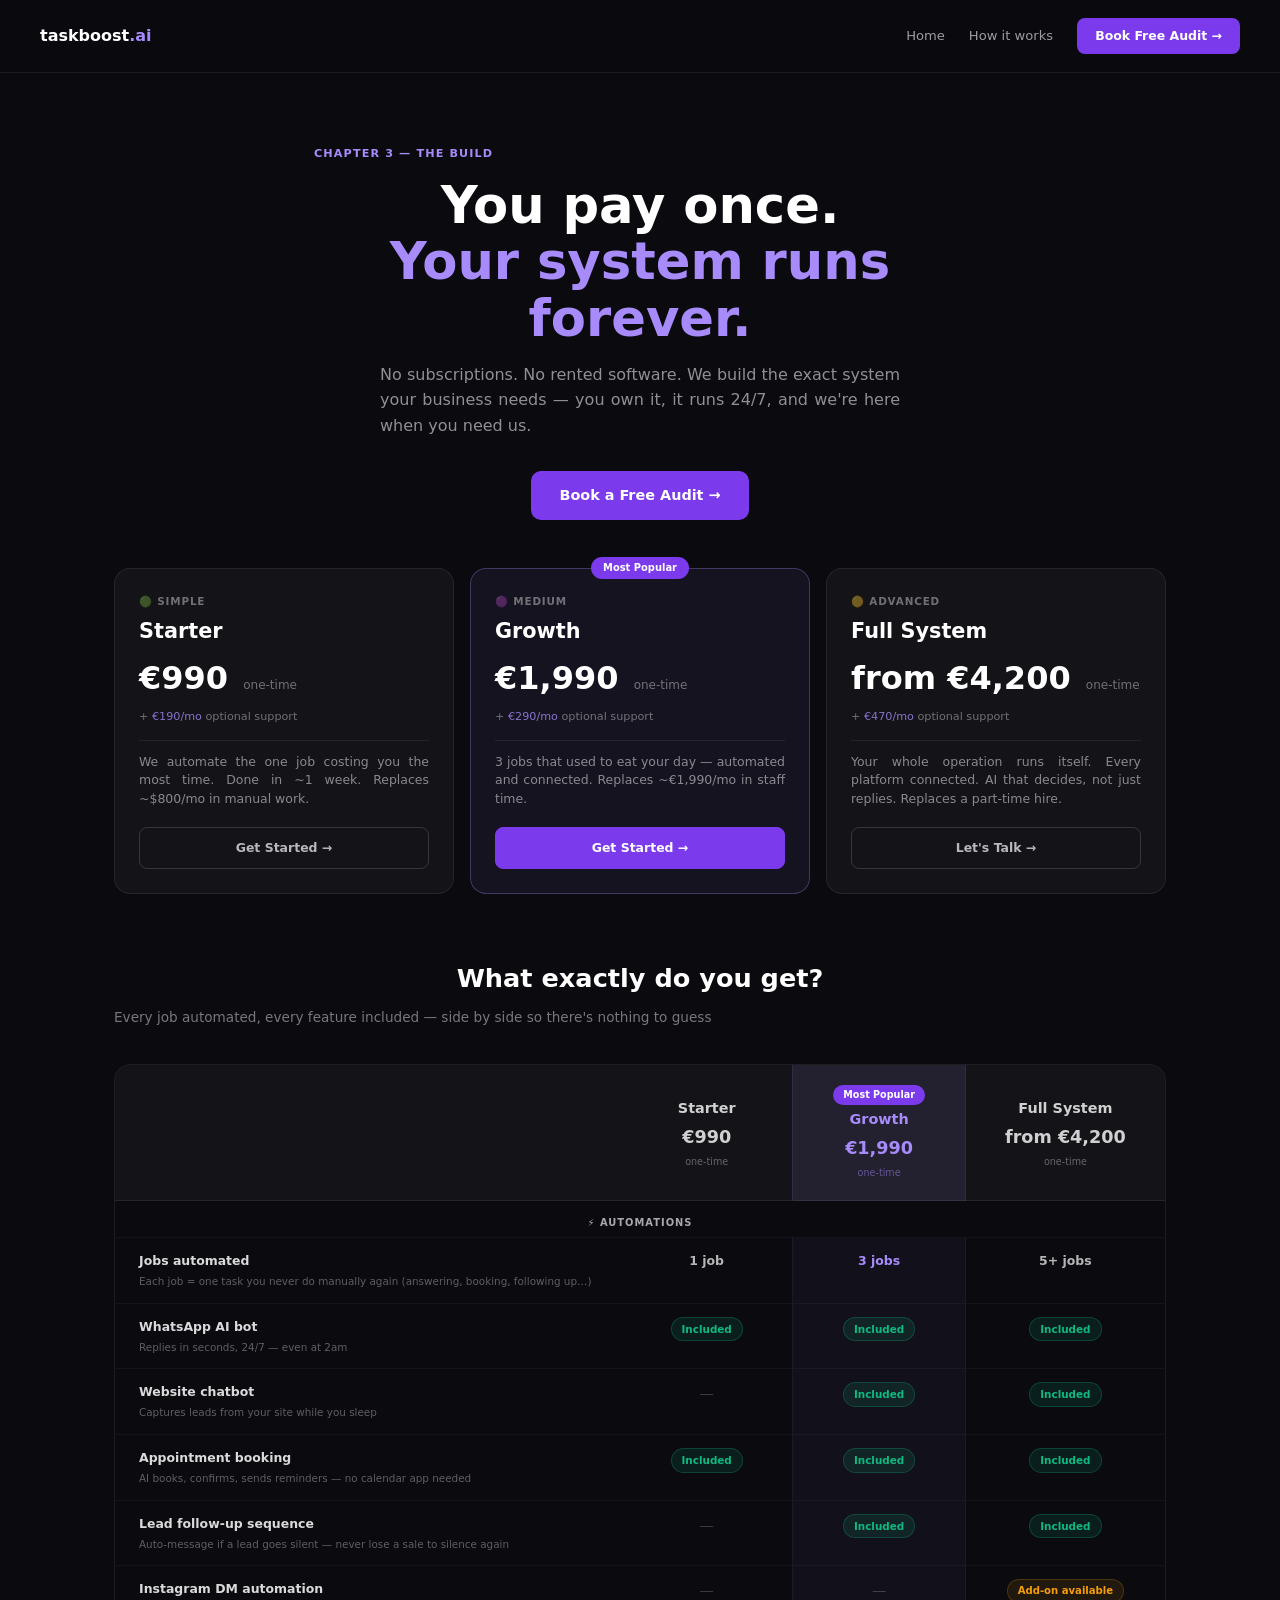
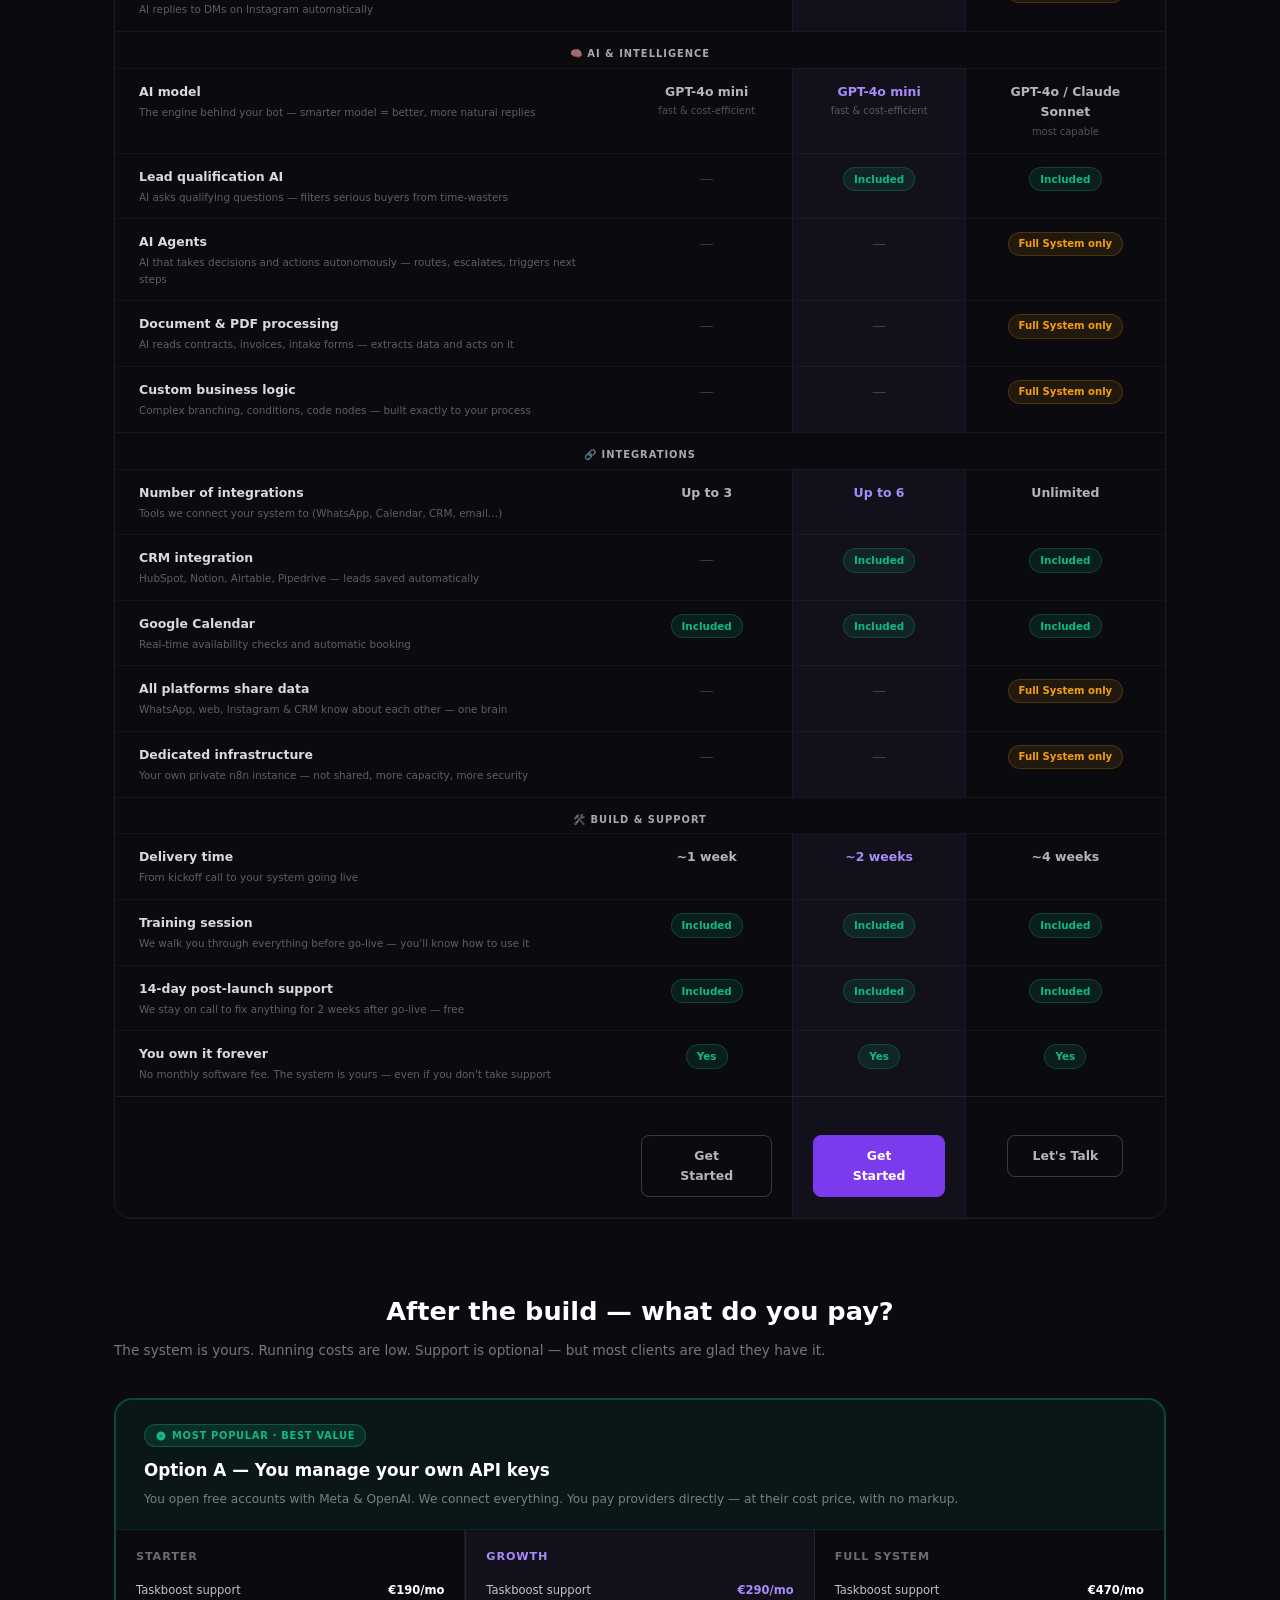
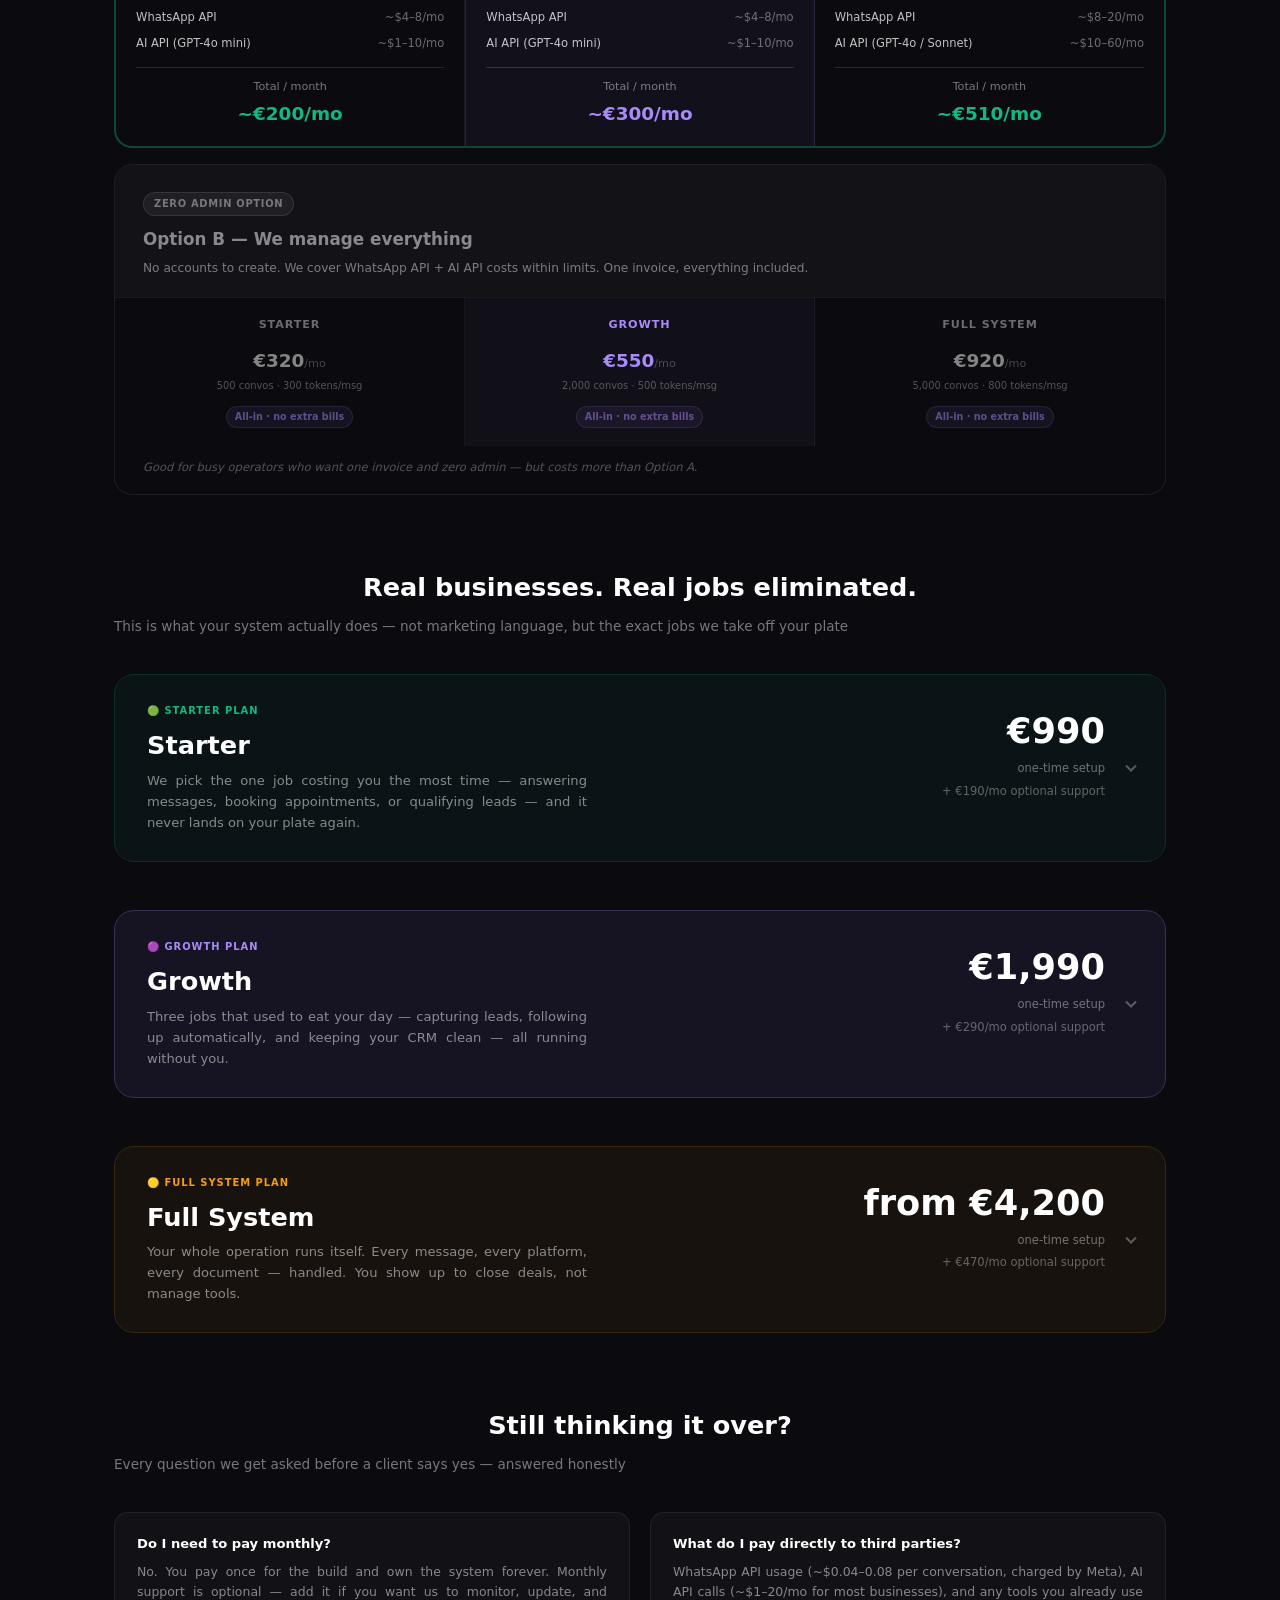
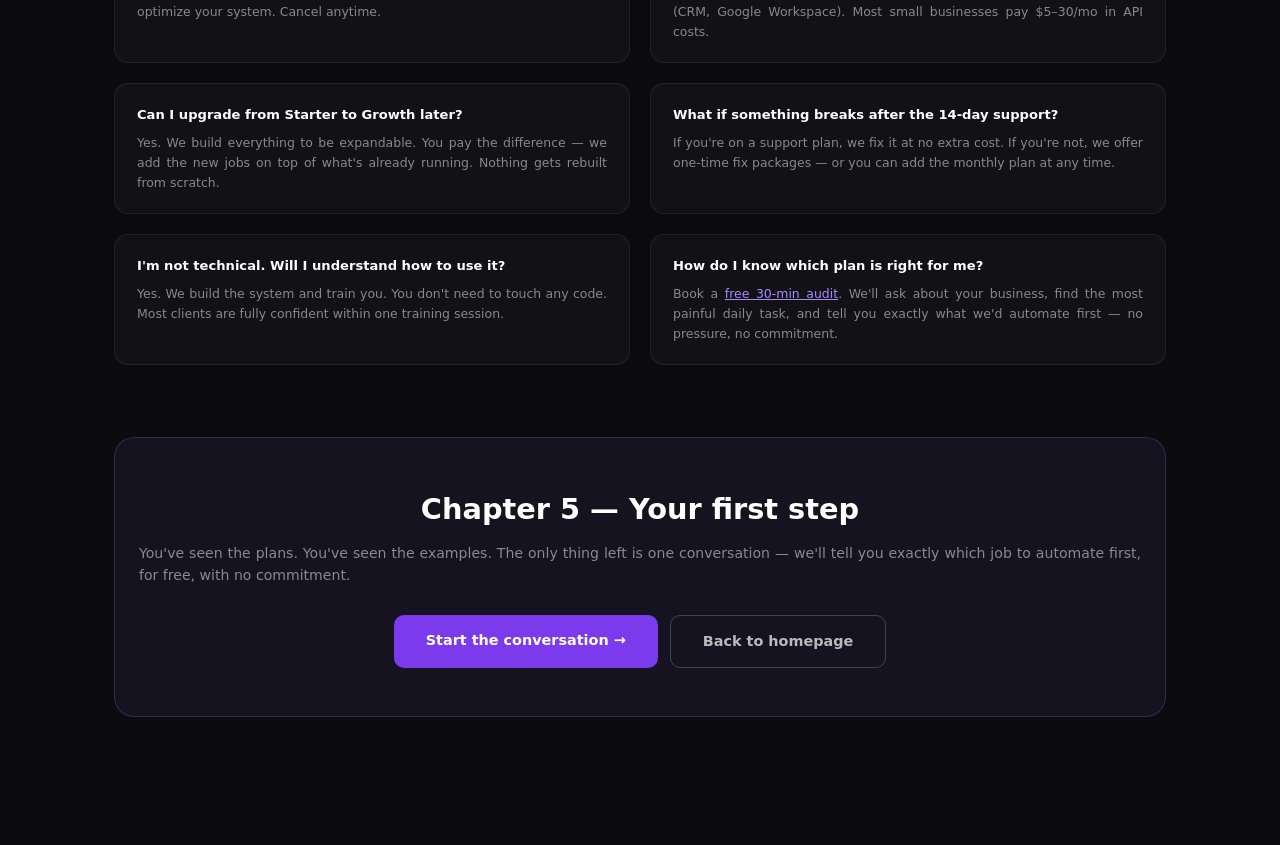
==== commit 6e6dc8ba: "Update pricing, remove support section, trim pain section - Raise all prices to market rate (Starter" ====
--- a/compare.html
+++ b/compare.html
@@ -417,9 +417,9 @@
 
   <!-- Hero -->
   <div class="cp-hero">
-    <p class="cp-label">Compare Plans</p>
-    <h1 class="cp-title">See exactly what you get<br /><span>with each plan.</span></h1>
-    <p class="cp-subtitle">We don't sell "workflows" — we automate the jobs you hate doing. Pick the plan that fits, or book a free audit and we'll tell you exactly what to build.</p>
+    <p class="cp-label">Chapter 3 — The build</p>
+    <h1 class="cp-title">You pay once.<br /><span>Your system runs forever.</span></h1>
+    <p class="cp-subtitle">No subscriptions. No rented software. We build the exact system your business needs — you own it, it runs 24/7, and we're here when you need us.</p>
     <a href="index.html#contact" class="cp-hero-cta">Book a Free Audit →</a>
   </div>
 
@@ -430,24 +430,24 @@
       <div class="cp-plan-card">
         <div class="cp-plan-tier">🟢 Simple</div>
         <div class="cp-plan-name">Starter</div>
-        <div class="cp-plan-price">$1,000 <span>one-time</span></div>
-        <div class="cp-plan-support">+ <em>$199/mo</em> optional support</div>
+        <div class="cp-plan-price">€990 <span>one-time</span></div>
+        <div class="cp-plan-support">+ <em>€190/mo</em> optional support</div>
         <p class="cp-plan-tagline">We automate the one job costing you the most time. Done in ~1 week. Replaces ~$800/mo in manual work.</p>
         <a href="index.html#contact" class="cp-plan-btn">Get Started →</a>
       </div>
       <div class="cp-plan-card featured">
         <div class="cp-plan-tier">🟣 Medium</div>
         <div class="cp-plan-name">Growth</div>
-        <div class="cp-plan-price">$2,000 <span>one-time</span></div>
-        <div class="cp-plan-support">+ <em>$299/mo</em> optional support</div>
-        <p class="cp-plan-tagline">3 jobs that used to eat your day — automated and connected. Replaces ~$2,000/mo in staff time.</p>
+        <div class="cp-plan-price">€1,990 <span>one-time</span></div>
+        <div class="cp-plan-support">+ <em>€290/mo</em> optional support</div>
+        <p class="cp-plan-tagline">3 jobs that used to eat your day — automated and connected. Replaces ~€1,990/mo in staff time.</p>
         <a href="index.html#contact" class="cp-plan-btn btn-purple">Get Started →</a>
       </div>
       <div class="cp-plan-card">
         <div class="cp-plan-tier">🟡 Advanced</div>
         <div class="cp-plan-name">Full System</div>
-        <div class="cp-plan-price">$4,500+ <span>one-time</span></div>
-        <div class="cp-plan-support">+ <em>$499/mo</em> optional support</div>
+        <div class="cp-plan-price">from €4,200 <span>one-time</span></div>
+        <div class="cp-plan-support">+ <em>€470/mo</em> optional support</div>
         <p class="cp-plan-tagline">Your whole operation runs itself. Every platform connected. AI that decides, not just replies. Replaces a part-time hire.</p>
         <a href="index.html#contact" class="cp-plan-btn">Let's Talk →</a>
       </div>
@@ -457,8 +457,8 @@
          FULL COMPARISON TABLE
     ──────────────────────────────── -->
     <div class="cp-section-heading" id="compare">
-      <h2>What's the difference?</h2>
-      <p>Every feature side by side — scroll down for real examples per industry</p>
+      <h2>What exactly do you get?</h2>
+      <p>Every job automated, every feature included — side by side so there's nothing to guess</p>
     </div>
 
     <div class="cp-full-table-wrap">
@@ -469,7 +469,7 @@
             <th>
               <div style="display:flex;flex-direction:column;align-items:center;gap:3px;">
                 <span style="font-size:0.9rem;">Starter</span>
-                <span style="font-size:1.1rem;font-weight:900;">$1,000</span>
+                <span style="font-size:1.1rem;font-weight:900;">€990</span>
                 <span style="font-size:0.6rem;color:rgba(255,255,255,.35);font-weight:500;">one-time</span>
               </div>
             </th>
@@ -477,14 +477,14 @@
               <div style="display:flex;flex-direction:column;align-items:center;gap:3px;">
                 <span style="font-size:0.6rem;background:#7c3aed;color:#fff;padding:2px 10px;border-radius:50px;font-weight:700;">Most Popular</span>
                 <span style="font-size:0.9rem;">Growth</span>
-                <span style="font-size:1.1rem;font-weight:900;">$2,000</span>
+                <span style="font-size:1.1rem;font-weight:900;">€1,990</span>
                 <span style="font-size:0.6rem;color:rgba(167,139,250,.5);font-weight:500;">one-time</span>
               </div>
             </th>
             <th>
               <div style="display:flex;flex-direction:column;align-items:center;gap:3px;">
                 <span style="font-size:0.9rem;">Full System</span>
-                <span style="font-size:1.1rem;font-weight:900;">$4,500+</span>
+                <span style="font-size:1.1rem;font-weight:900;">from €4,200</span>
                 <span style="font-size:0.6rem;color:rgba(255,255,255,.35);font-weight:500;">one-time</span>
               </div>
             </th>
@@ -640,8 +640,8 @@
          MONTHLY COST COMPARISON
     ──────────────────────────────── -->
     <div class="cp-section-heading">
-      <h2>What does it cost per month?</h2>
-      <p>Support is optional. Pick how you want to handle API costs.</p>
+      <h2>After the build — what do you pay?</h2>
+      <p>The system is yours. Running costs are low. Support is optional — but most clients are glad they have it.</p>
     </div>
 
     <div class="monthly-cost-wrap">
@@ -659,24 +659,24 @@
         <div class="mc-plans">
           <div class="mc-plan">
             <div class="mc-plan-name">Starter</div>
-            <div class="mc-row"><span>Taskboost support</span><span>$199/mo</span></div>
+            <div class="mc-row"><span>Taskboost support</span><span>€190/mo</span></div>
             <div class="mc-row mc-dim"><span>WhatsApp API</span><span>~$4–8/mo</span></div>
             <div class="mc-row mc-dim"><span>AI API (GPT-4o mini)</span><span>~$1–10/mo</span></div>
-            <div class="mc-total"><span>Total / month</span><span class="mc-total-num">~$210/mo</span></div>
+            <div class="mc-total"><span>Total / month</span><span class="mc-total-num">~€200/mo</span></div>
           </div>
           <div class="mc-plan mc-plan-featured">
             <div class="mc-plan-name mc-plan-name-purple">Growth</div>
-            <div class="mc-row"><span>Taskboost support</span><span class="mc-purple">$299/mo</span></div>
+            <div class="mc-row"><span>Taskboost support</span><span class="mc-purple">€290/mo</span></div>
             <div class="mc-row mc-dim"><span>WhatsApp API</span><span>~$4–8/mo</span></div>
             <div class="mc-row mc-dim"><span>AI API (GPT-4o mini)</span><span>~$1–10/mo</span></div>
-            <div class="mc-total mc-total-purple"><span>Total / month</span><span class="mc-total-num">~$310/mo</span></div>
+            <div class="mc-total mc-total-purple"><span>Total / month</span><span class="mc-total-num">~€300/mo</span></div>
           </div>
           <div class="mc-plan">
             <div class="mc-plan-name">Full System</div>
-            <div class="mc-row"><span>Taskboost support</span><span>$499/mo</span></div>
+            <div class="mc-row"><span>Taskboost support</span><span>€470/mo</span></div>
             <div class="mc-row mc-dim"><span>WhatsApp API</span><span>~$8–20/mo</span></div>
             <div class="mc-row mc-dim"><span>AI API (GPT-4o / Sonnet)</span><span>~$10–60/mo</span></div>
-            <div class="mc-total"><span>Total / month</span><span class="mc-total-num">~$549/mo</span></div>
+            <div class="mc-total"><span>Total / month</span><span class="mc-total-num">~€510/mo</span></div>
           </div>
         </div>
       </div>
@@ -691,19 +691,19 @@
         <div class="mc-plans mc-plans-b">
           <div class="mc-plan-b">
             <div class="mc-plan-name">Starter</div>
-            <div class="mc-plan-b-price">$349<span>/mo</span></div>
+            <div class="mc-plan-b-price">€320<span>/mo</span></div>
             <div class="mc-plan-b-limits">500 convos · 300 tokens/msg</div>
             <div class="mc-plan-b-tag">All-in · no extra bills</div>
           </div>
           <div class="mc-plan-b mc-plan-b-featured">
             <div class="mc-plan-name mc-plan-name-purple">Growth</div>
-            <div class="mc-plan-b-price mc-purple">$599<span>/mo</span></div>
+            <div class="mc-plan-b-price mc-purple">€550<span>/mo</span></div>
             <div class="mc-plan-b-limits">2,000 convos · 500 tokens/msg</div>
             <div class="mc-plan-b-tag">All-in · no extra bills</div>
           </div>
           <div class="mc-plan-b">
             <div class="mc-plan-name">Full System</div>
-            <div class="mc-plan-b-price">$999<span>/mo</span></div>
+            <div class="mc-plan-b-price">€920<span>/mo</span></div>
             <div class="mc-plan-b-limits">5,000 convos · 800 tokens/msg</div>
             <div class="mc-plan-b-tag">All-in · no extra bills</div>
           </div>
@@ -717,8 +717,8 @@
          PLAN DETAIL BLOCKS
     ──────────────────────────────── -->
     <div class="cp-section-heading">
-      <h2>What's inside each plan</h2>
-      <p>Real deliverables and real-world examples for your industry</p>
+      <h2>Real businesses. Real jobs eliminated.</h2>
+      <p>This is what your system actually does — not marketing language, but the exact jobs we take off your plate</p>
     </div>
 
     <div class="cp-plans-detail">
@@ -732,9 +732,9 @@
             <p class="cpd-plan-desc">We pick the one job costing you the most time — answering messages, booking appointments, or qualifying leads — and it never lands on your plate again.</p>
           </div>
           <div class="cpd-price-block">
-            <div class="cpd-price">$1,000</div>
+            <div class="cpd-price">€990</div>
             <div class="cpd-price-tag">one-time setup</div>
-            <div class="cpd-support">+ $199/mo optional support</div>
+            <div class="cpd-support">+ €190/mo optional support</div>
           </div>
           <div class="cpd-chevron"><svg width="20" height="20" viewBox="0 0 24 24" fill="none" stroke="currentColor" stroke-width="2.5"><path d="M6 9l6 6 6-6"/></svg></div>
         </div>
@@ -817,9 +817,9 @@
             <p class="cpd-plan-desc">Three jobs that used to eat your day — capturing leads, following up automatically, and keeping your CRM clean — all running without you.</p>
           </div>
           <div class="cpd-price-block">
-            <div class="cpd-price">$2,000</div>
+            <div class="cpd-price">€1,990</div>
             <div class="cpd-price-tag">one-time setup</div>
-            <div class="cpd-support">+ $299/mo optional support</div>
+            <div class="cpd-support">+ €290/mo optional support</div>
           </div>
           <div class="cpd-chevron"><svg width="20" height="20" viewBox="0 0 24 24" fill="none" stroke="currentColor" stroke-width="2.5"><path d="M6 9l6 6 6-6"/></svg></div>
         </div>
@@ -905,9 +905,9 @@
             <p class="cpd-plan-desc">Your whole operation runs itself. Every message, every platform, every document — handled. You show up to close deals, not manage tools.</p>
           </div>
           <div class="cpd-price-block">
-            <div class="cpd-price">$4,500+</div>
+            <div class="cpd-price">from €4,200</div>
             <div class="cpd-price-tag">one-time setup</div>
-            <div class="cpd-support">+ $499/mo optional support</div>
+            <div class="cpd-support">+ €470/mo optional support</div>
           </div>
           <div class="cpd-chevron"><svg width="20" height="20" viewBox="0 0 24 24" fill="none" stroke="currentColor" stroke-width="2.5"><path d="M6 9l6 6 6-6"/></svg></div>
         </div>
@@ -994,8 +994,8 @@
          FAQ
     ──────────────────────────────── -->
     <div class="cp-section-heading">
-      <h2>Frequently asked questions</h2>
-      <p>The questions every client asks before signing</p>
+      <h2>Still thinking it over?</h2>
+      <p>Every question we get asked before a client says yes — answered honestly</p>
     </div>
 
     <div class="cp-faq">
@@ -1031,10 +1031,10 @@
          FOOTER CTA
     ──────────────────────────────── -->
     <div class="cp-footer-cta">
-      <h2>Not sure which plan fits?</h2>
-      <p>Book a free 30-minute AI audit. We'll identify your biggest bottleneck and tell you exactly what to build first — no pressure, no commitment.</p>
+      <h2>Chapter 5 — Your first step</h2>
+      <p>You've seen the plans. You've seen the examples. The only thing left is one conversation — we'll tell you exactly which job to automate first, for free, with no commitment.</p>
       <div class="cp-footer-cta-btns">
-        <a href="index.html#contact" class="btn-cta-primary">Book Free Audit →</a>
+        <a href="index.html#contact" class="btn-cta-primary">Start the conversation →</a>
         <a href="index.html" class="btn-cta-ghost">Back to homepage</a>
       </div>
     </div>
--- a/style.css
+++ b/style.css
@@ -4779,3 +4779,104 @@
   .pcta-right { width: 100%; }
   .pcta-btn-secondary, .pcta-btn-primary, .pcta-btn-wa { flex: 1; justify-content: center; }
 }
+
+/* ── Support Section ── */
+.support-grid {
+  display: grid;
+  grid-template-columns: 1fr 1fr;
+  gap: 24px;
+  margin-bottom: 40px;
+}
+@media (max-width: 768px) { .support-grid { grid-template-columns: 1fr; } }
+
+.support-card {
+  border: 1px solid rgba(255,255,255,.08);
+  border-radius: 20px;
+  padding: 32px;
+  background: rgba(255,255,255,.02);
+  position: relative;
+}
+.support-card-featured {
+  border-color: rgba(16,185,129,.3);
+  background: rgba(16,185,129,.04);
+}
+
+.support-recommended-badge {
+  position: absolute;
+  top: -13px; left: 50%;
+  transform: translateX(-50%);
+  background: #10b981;
+  color: #fff;
+  font-size: 0.65rem;
+  font-weight: 800;
+  text-transform: uppercase;
+  letter-spacing: 0.08em;
+  padding: 4px 14px;
+  border-radius: 50px;
+  white-space: nowrap;
+}
+
+.support-card-label {
+  font-size: 1.1rem;
+  font-weight: 900;
+  color: rgba(255,255,255,.5);
+  margin-bottom: 6px;
+}
+.support-card-label-green { color: #10b981; }
+
+.support-card-desc {
+  font-size: 0.78rem;
+  color: rgba(255,255,255,.35);
+  margin-bottom: 24px;
+  line-height: 1.5;
+}
+
+.support-list {
+  list-style: none;
+  padding: 0; margin: 0 0 24px;
+  display: flex; flex-direction: column; gap: 12px;
+}
+.support-list li {
+  display: flex;
+  align-items: flex-start;
+  gap: 10px;
+  font-size: 0.82rem;
+  color: rgba(255,255,255,.65);
+  line-height: 1.5;
+}
+.support-list li svg { flex-shrink: 0; margin-top: 2px; }
+
+.support-plans-row {
+  display: flex;
+  flex-wrap: wrap;
+  gap: 8px;
+  margin-top: 8px;
+}
+.support-plan-pill {
+  font-size: 0.7rem;
+  padding: 5px 12px;
+  border-radius: 50px;
+  background: rgba(16,185,129,.1);
+  border: 1px solid rgba(16,185,129,.2);
+  color: rgba(255,255,255,.6);
+}
+.support-plan-pill strong { color: #10b981; font-weight: 800; }
+.support-plan-pill-purple { background: rgba(167,139,250,.1); border-color: rgba(167,139,250,.2); }
+.support-plan-pill-purple strong { color: #a78bfa; }
+.support-plan-pill-gold { background: rgba(245,158,11,.1); border-color: rgba(245,158,11,.2); }
+.support-plan-pill-gold strong { color: #f59e0b; }
+
+.support-nudge {
+  text-align: center;
+  font-size: 0.82rem;
+  color: rgba(255,255,255,.35);
+  font-style: italic;
+  max-width: 520px;
+  margin: 0 auto;
+  line-height: 1.6;
+}
+
+/* ── Chapter labels ── */
+.section-label[class*="section-label"] {
+  letter-spacing: 0.1em;
+}
